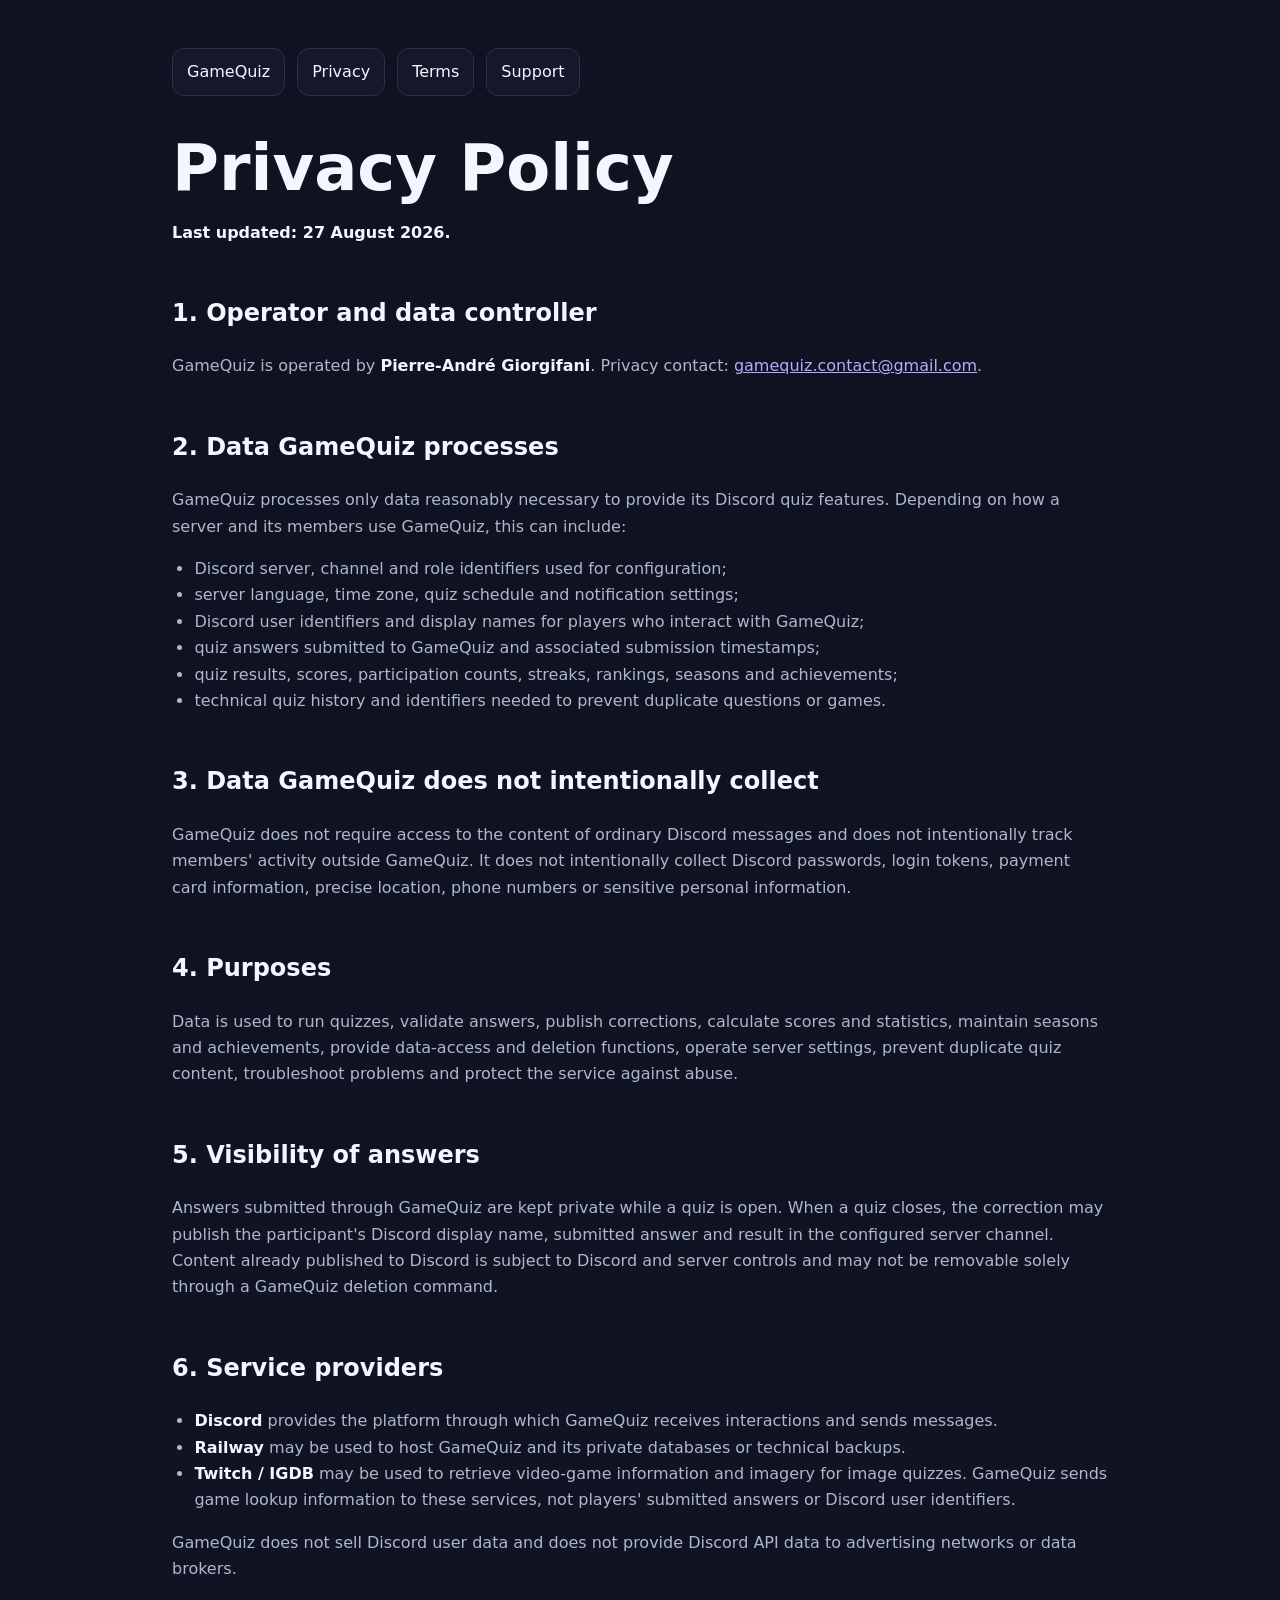
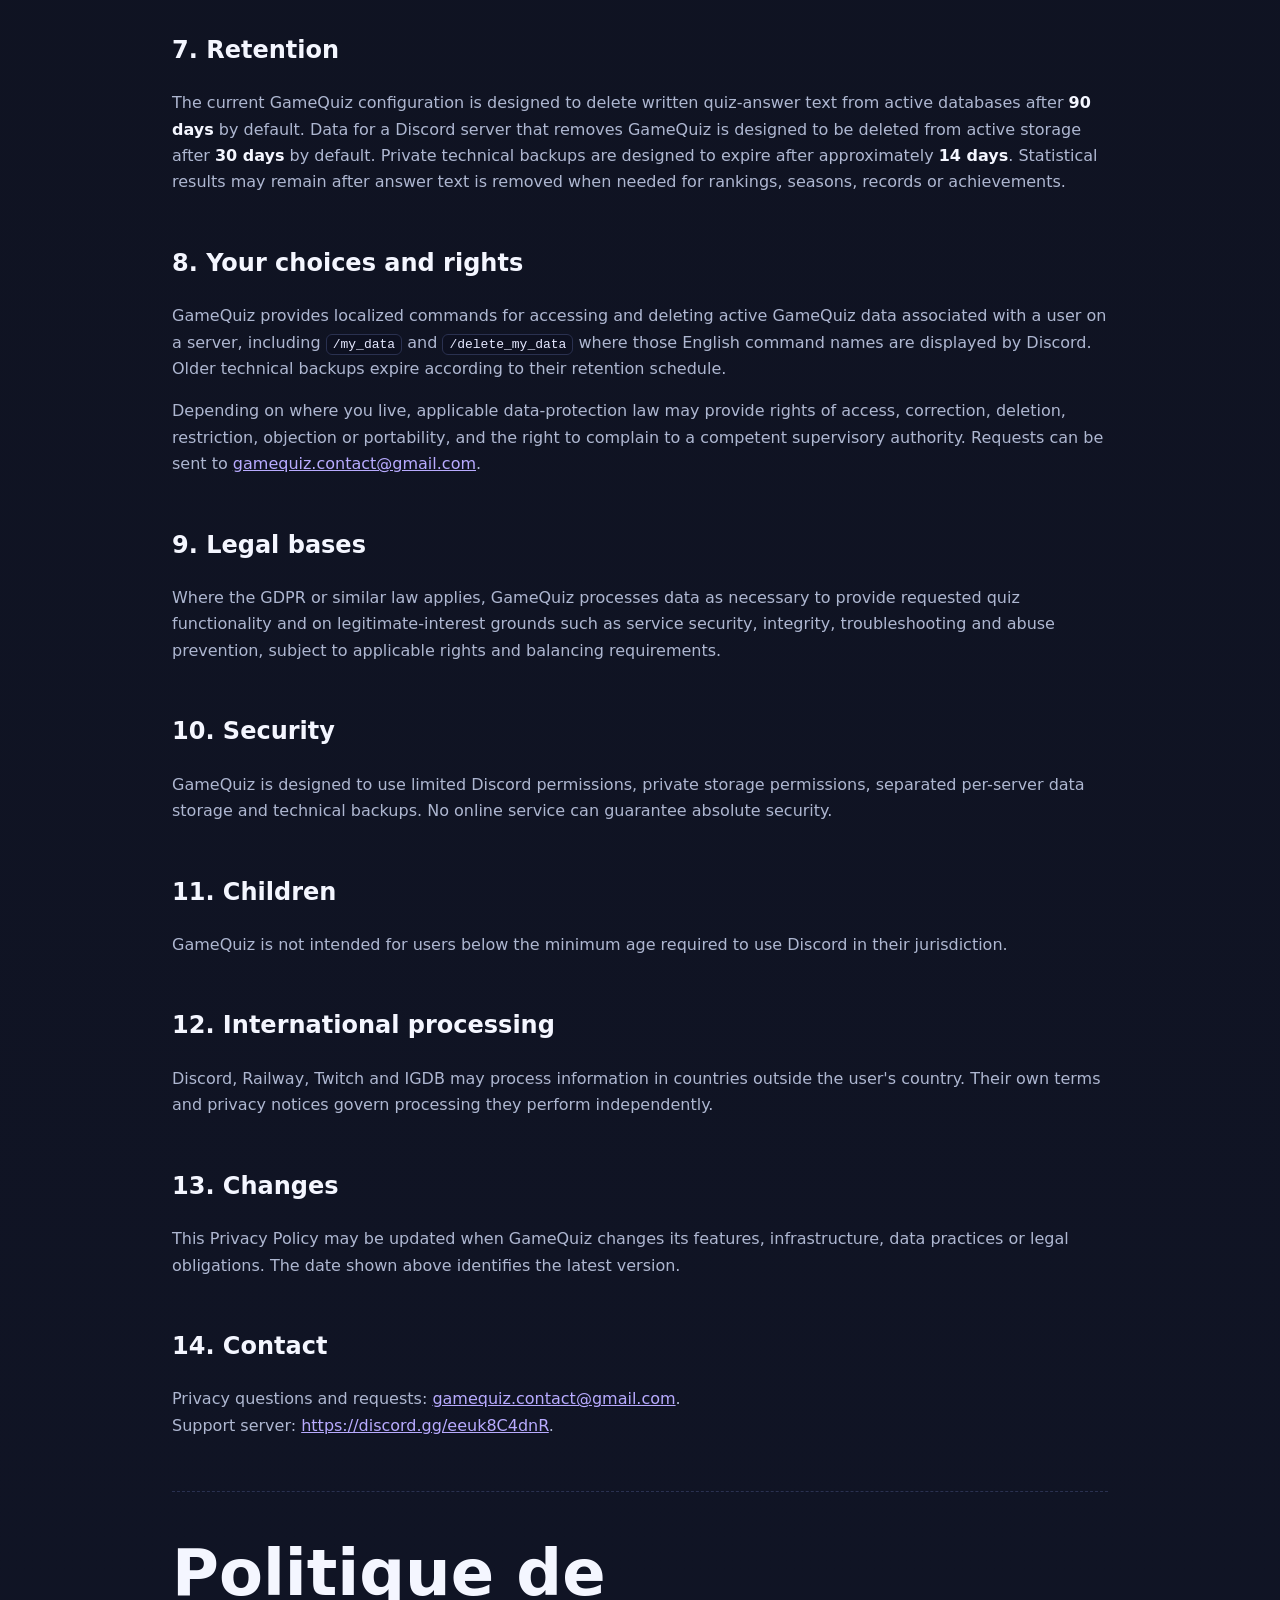
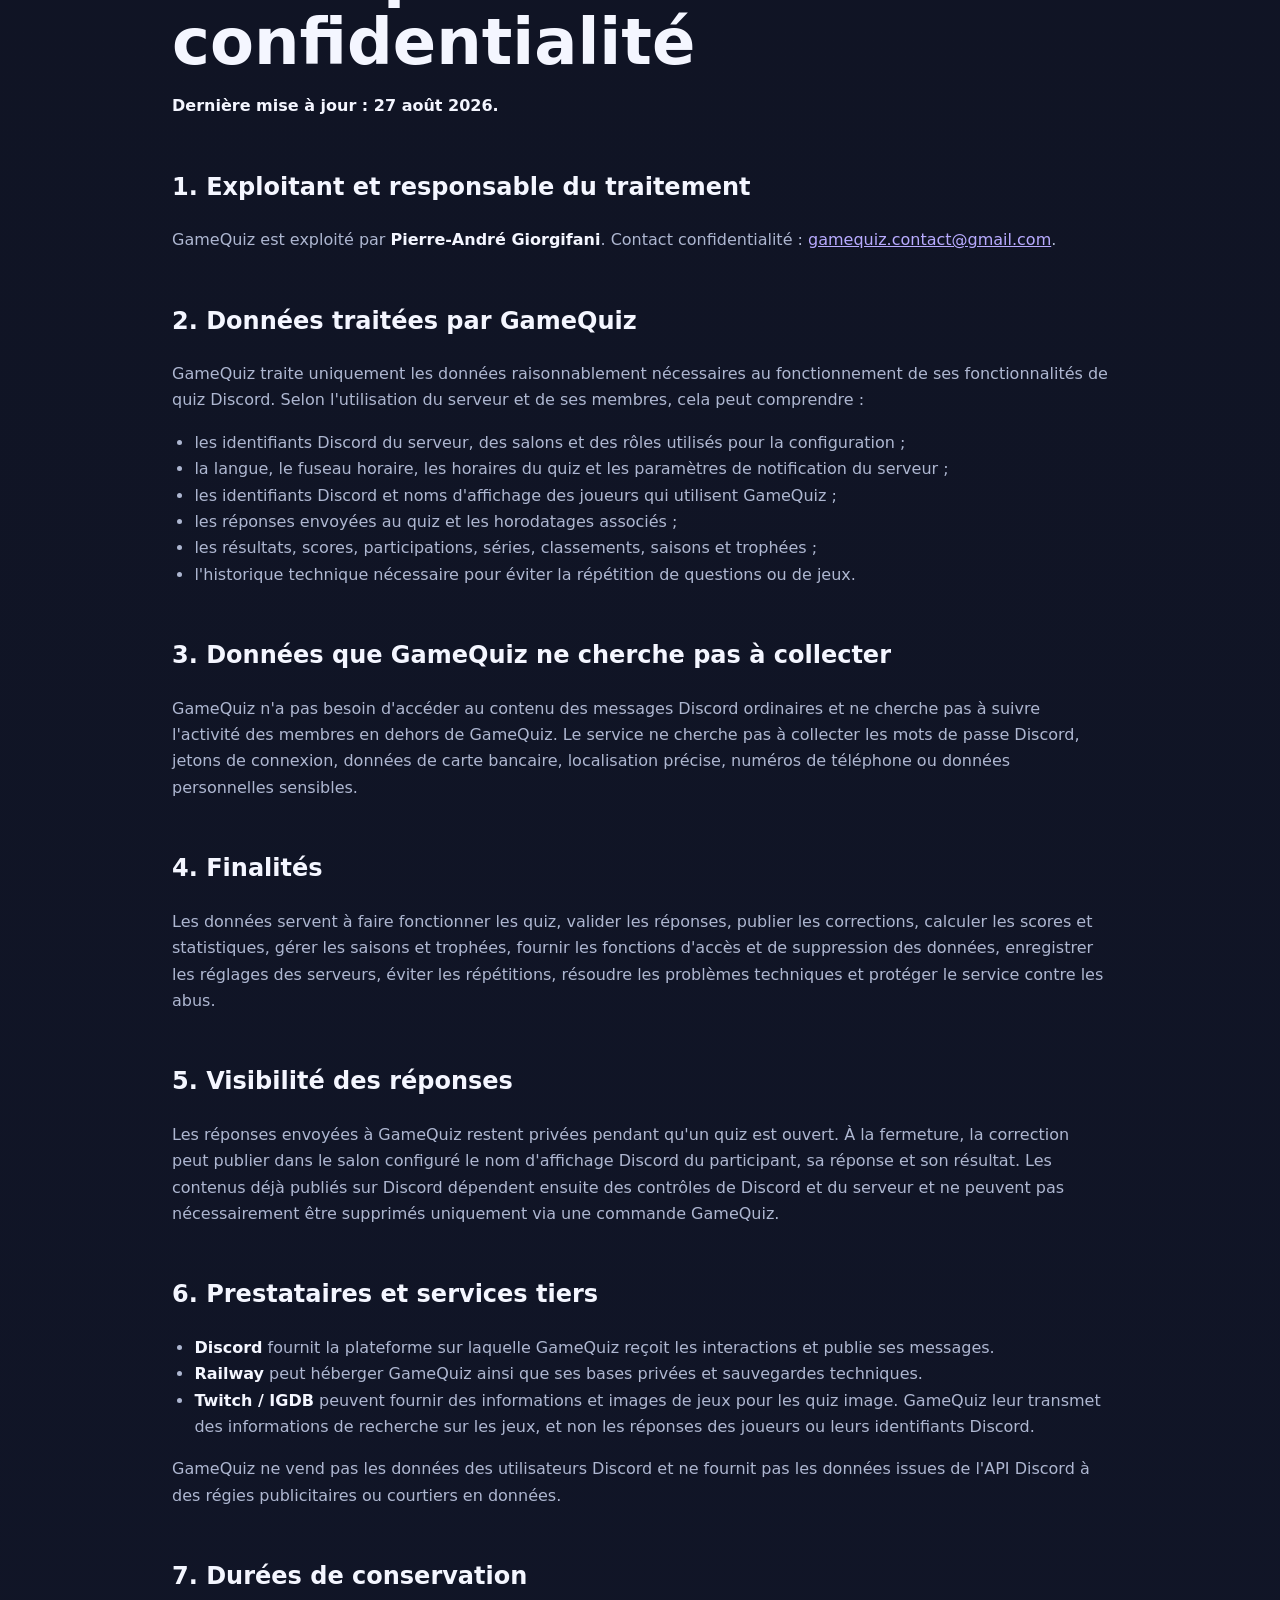
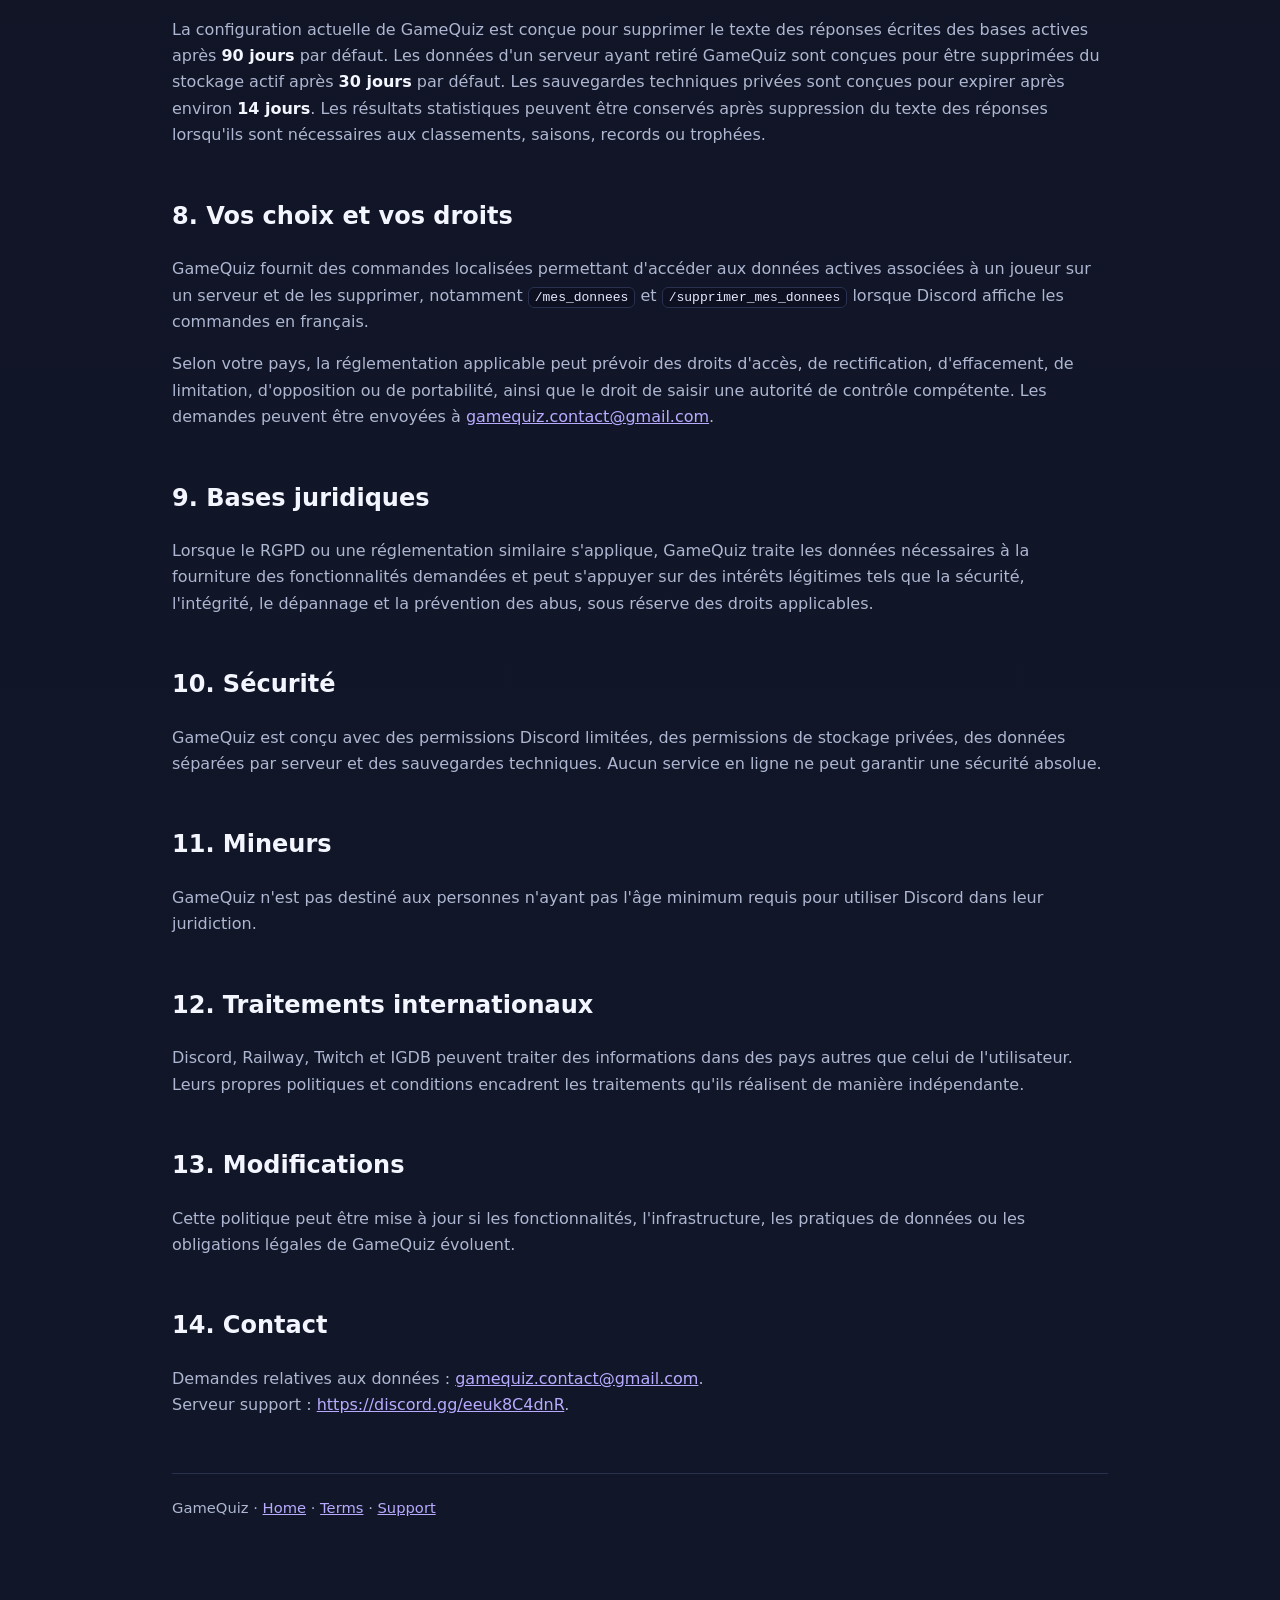
==== privacy.html @ 820af951 "Add files via upload" ====
<!doctype html><html lang="en"><head><meta charset="utf-8"><meta name="viewport" content="width=device-width,initial-scale=1">
<title>GameQuiz Privacy Policy</title><link rel="stylesheet" href="style.css"></head><body><main>
<nav><a href="index.html">GameQuiz</a><a href="privacy.html">Privacy</a><a href="terms.html">Terms</a><a href="support.html">Support</a></nav>
<h1>Privacy Policy</h1><p><strong>Last updated: 27 August 2026.</strong></p>
<h2>1. Operator and data controller</h2><p>GameQuiz is operated by <strong>Pierre-André Giorgifani</strong>. Privacy contact: <a href="mailto:gamequiz.contact@gmail.com">gamequiz.contact@gmail.com</a>.</p>
<h2>2. Data GameQuiz processes</h2><p>GameQuiz processes only data reasonably necessary to provide its Discord quiz features. Depending on how a server and its members use GameQuiz, this can include:</p>
<ul><li>Discord server, channel and role identifiers used for configuration;</li><li>server language, time zone, quiz schedule and notification settings;</li><li>Discord user identifiers and display names for players who interact with GameQuiz;</li><li>quiz answers submitted to GameQuiz and associated submission timestamps;</li><li>quiz results, scores, participation counts, streaks, rankings, seasons and achievements;</li><li>technical quiz history and identifiers needed to prevent duplicate questions or games.</li></ul>
<h2>3. Data GameQuiz does not intentionally collect</h2><p>GameQuiz does not require access to the content of ordinary Discord messages and does not intentionally track members' activity outside GameQuiz. It does not intentionally collect Discord passwords, login tokens, payment card information, precise location, phone numbers or sensitive personal information.</p>
<h2>4. Purposes</h2><p>Data is used to run quizzes, validate answers, publish corrections, calculate scores and statistics, maintain seasons and achievements, provide data-access and deletion functions, operate server settings, prevent duplicate quiz content, troubleshoot problems and protect the service against abuse.</p>
<h2>5. Visibility of answers</h2><p>Answers submitted through GameQuiz are kept private while a quiz is open. When a quiz closes, the correction may publish the participant's Discord display name, submitted answer and result in the configured server channel. Content already published to Discord is subject to Discord and server controls and may not be removable solely through a GameQuiz deletion command.</p>
<h2>6. Service providers</h2><ul><li><strong>Discord</strong> provides the platform through which GameQuiz receives interactions and sends messages.</li><li><strong>Railway</strong> may be used to host GameQuiz and its private databases or technical backups.</li><li><strong>Twitch / IGDB</strong> may be used to retrieve video-game information and imagery for image quizzes. GameQuiz sends game lookup information to these services, not players' submitted answers or Discord user identifiers.</li></ul>
<p>GameQuiz does not sell Discord user data and does not provide Discord API data to advertising networks or data brokers.</p>
<h2>7. Retention</h2><p>The current GameQuiz configuration is designed to delete written quiz-answer text from active databases after <strong>90 days</strong> by default. Data for a Discord server that removes GameQuiz is designed to be deleted from active storage after <strong>30 days</strong> by default. Private technical backups are designed to expire after approximately <strong>14 days</strong>. Statistical results may remain after answer text is removed when needed for rankings, seasons, records or achievements.</p>
<h2>8. Your choices and rights</h2><p>GameQuiz provides localized commands for accessing and deleting active GameQuiz data associated with a user on a server, including <code>/my_data</code> and <code>/delete_my_data</code> where those English command names are displayed by Discord. Older technical backups expire according to their retention schedule.</p>
<p>Depending on where you live, applicable data-protection law may provide rights of access, correction, deletion, restriction, objection or portability, and the right to complain to a competent supervisory authority. Requests can be sent to <a href="mailto:gamequiz.contact@gmail.com">gamequiz.contact@gmail.com</a>.</p>
<h2>9. Legal bases</h2><p>Where the GDPR or similar law applies, GameQuiz processes data as necessary to provide requested quiz functionality and on legitimate-interest grounds such as service security, integrity, troubleshooting and abuse prevention, subject to applicable rights and balancing requirements.</p>
<h2>10. Security</h2><p>GameQuiz is designed to use limited Discord permissions, private storage permissions, separated per-server data storage and technical backups. No online service can guarantee absolute security.</p>
<h2>11. Children</h2><p>GameQuiz is not intended for users below the minimum age required to use Discord in their jurisdiction.</p>
<h2>12. International processing</h2><p>Discord, Railway, Twitch and IGDB may process information in countries outside the user's country. Their own terms and privacy notices govern processing they perform independently.</p>
<h2>13. Changes</h2><p>This Privacy Policy may be updated when GameQuiz changes its features, infrastructure, data practices or legal obligations. The date shown above identifies the latest version.</p>
<h2>14. Contact</h2><p>Privacy questions and requests: <a href="mailto:gamequiz.contact@gmail.com">gamequiz.contact@gmail.com</a>.<br>Support server: <a href="https://discord.gg/eeuk8C4dnR">https://discord.gg/eeuk8C4dnR</a>.</p>

<section class="lang" lang="fr"><h1>Politique de confidentialité</h1><p><strong>Dernière mise à jour : 27 août 2026.</strong></p>
<h2>1. Exploitant et responsable du traitement</h2><p>GameQuiz est exploité par <strong>Pierre-André Giorgifani</strong>. Contact confidentialité : <a href="mailto:gamequiz.contact@gmail.com">gamequiz.contact@gmail.com</a>.</p>
<h2>2. Données traitées par GameQuiz</h2><p>GameQuiz traite uniquement les données raisonnablement nécessaires au fonctionnement de ses fonctionnalités de quiz Discord. Selon l'utilisation du serveur et de ses membres, cela peut comprendre :</p>
<ul><li>les identifiants Discord du serveur, des salons et des rôles utilisés pour la configuration ;</li><li>la langue, le fuseau horaire, les horaires du quiz et les paramètres de notification du serveur ;</li><li>les identifiants Discord et noms d'affichage des joueurs qui utilisent GameQuiz ;</li><li>les réponses envoyées au quiz et les horodatages associés ;</li><li>les résultats, scores, participations, séries, classements, saisons et trophées ;</li><li>l'historique technique nécessaire pour éviter la répétition de questions ou de jeux.</li></ul>
<h2>3. Données que GameQuiz ne cherche pas à collecter</h2><p>GameQuiz n'a pas besoin d'accéder au contenu des messages Discord ordinaires et ne cherche pas à suivre l'activité des membres en dehors de GameQuiz. Le service ne cherche pas à collecter les mots de passe Discord, jetons de connexion, données de carte bancaire, localisation précise, numéros de téléphone ou données personnelles sensibles.</p>
<h2>4. Finalités</h2><p>Les données servent à faire fonctionner les quiz, valider les réponses, publier les corrections, calculer les scores et statistiques, gérer les saisons et trophées, fournir les fonctions d'accès et de suppression des données, enregistrer les réglages des serveurs, éviter les répétitions, résoudre les problèmes techniques et protéger le service contre les abus.</p>
<h2>5. Visibilité des réponses</h2><p>Les réponses envoyées à GameQuiz restent privées pendant qu'un quiz est ouvert. À la fermeture, la correction peut publier dans le salon configuré le nom d'affichage Discord du participant, sa réponse et son résultat. Les contenus déjà publiés sur Discord dépendent ensuite des contrôles de Discord et du serveur et ne peuvent pas nécessairement être supprimés uniquement via une commande GameQuiz.</p>
<h2>6. Prestataires et services tiers</h2><ul><li><strong>Discord</strong> fournit la plateforme sur laquelle GameQuiz reçoit les interactions et publie ses messages.</li><li><strong>Railway</strong> peut héberger GameQuiz ainsi que ses bases privées et sauvegardes techniques.</li><li><strong>Twitch / IGDB</strong> peuvent fournir des informations et images de jeux pour les quiz image. GameQuiz leur transmet des informations de recherche sur les jeux, et non les réponses des joueurs ou leurs identifiants Discord.</li></ul>
<p>GameQuiz ne vend pas les données des utilisateurs Discord et ne fournit pas les données issues de l'API Discord à des régies publicitaires ou courtiers en données.</p>
<h2>7. Durées de conservation</h2><p>La configuration actuelle de GameQuiz est conçue pour supprimer le texte des réponses écrites des bases actives après <strong>90 jours</strong> par défaut. Les données d'un serveur ayant retiré GameQuiz sont conçues pour être supprimées du stockage actif après <strong>30 jours</strong> par défaut. Les sauvegardes techniques privées sont conçues pour expirer après environ <strong>14 jours</strong>. Les résultats statistiques peuvent être conservés après suppression du texte des réponses lorsqu'ils sont nécessaires aux classements, saisons, records ou trophées.</p>
<h2>8. Vos choix et vos droits</h2><p>GameQuiz fournit des commandes localisées permettant d'accéder aux données actives associées à un joueur sur un serveur et de les supprimer, notamment <code>/mes_donnees</code> et <code>/supprimer_mes_donnees</code> lorsque Discord affiche les commandes en français.</p>
<p>Selon votre pays, la réglementation applicable peut prévoir des droits d'accès, de rectification, d'effacement, de limitation, d'opposition ou de portabilité, ainsi que le droit de saisir une autorité de contrôle compétente. Les demandes peuvent être envoyées à <a href="mailto:gamequiz.contact@gmail.com">gamequiz.contact@gmail.com</a>.</p>
<h2>9. Bases juridiques</h2><p>Lorsque le RGPD ou une réglementation similaire s'applique, GameQuiz traite les données nécessaires à la fourniture des fonctionnalités demandées et peut s'appuyer sur des intérêts légitimes tels que la sécurité, l'intégrité, le dépannage et la prévention des abus, sous réserve des droits applicables.</p>
<h2>10. Sécurité</h2><p>GameQuiz est conçu avec des permissions Discord limitées, des permissions de stockage privées, des données séparées par serveur et des sauvegardes techniques. Aucun service en ligne ne peut garantir une sécurité absolue.</p>
<h2>11. Mineurs</h2><p>GameQuiz n'est pas destiné aux personnes n'ayant pas l'âge minimum requis pour utiliser Discord dans leur juridiction.</p>
<h2>12. Traitements internationaux</h2><p>Discord, Railway, Twitch et IGDB peuvent traiter des informations dans des pays autres que celui de l'utilisateur. Leurs propres politiques et conditions encadrent les traitements qu'ils réalisent de manière indépendante.</p>
<h2>13. Modifications</h2><p>Cette politique peut être mise à jour si les fonctionnalités, l'infrastructure, les pratiques de données ou les obligations légales de GameQuiz évoluent.</p>
<h2>14. Contact</h2><p>Demandes relatives aux données : <a href="mailto:gamequiz.contact@gmail.com">gamequiz.contact@gmail.com</a>.<br>Serveur support : <a href="https://discord.gg/eeuk8C4dnR">https://discord.gg/eeuk8C4dnR</a>.</p></section>
<footer>GameQuiz · <a href="index.html">Home</a> · <a href="terms.html">Terms</a> · <a href="support.html">Support</a></footer>
</main></body></html>
---- style.css ----
:root{--bg:#0f1220;--card:#171b2e;--text:#f4f6ff;--muted:#aeb7d1;--accent:#7c5cff;--line:#2a3150;--ok:#70e1a1}
*{box-sizing:border-box}html{scroll-behavior:smooth}
body{margin:0;font-family:Inter,system-ui,-apple-system,"Segoe UI",Roboto,sans-serif;background:linear-gradient(180deg,#0f1220,#111629);color:var(--text);line-height:1.65}
main{max-width:980px;margin:0 auto;padding:48px 22px 80px}
nav{display:flex;gap:12px;flex-wrap:wrap;margin-bottom:38px}
nav a,.btn{color:var(--text);text-decoration:none;border:1px solid var(--line);padding:10px 14px;border-radius:12px;background:#14182a}
.btn.primary{background:var(--accent);border-color:var(--accent);font-weight:700}
h1{font-size:clamp(2.2rem,6vw,4rem);line-height:1.08;margin:.2em 0}h2{margin-top:2em}h3{margin-top:1.5em}
p,li{color:var(--muted)}strong{color:var(--text)}.hero{padding:28px 0 20px}
.tag{display:inline-block;color:#d8d3ff;background:#221d47;border:1px solid #4a3ba0;padding:5px 10px;border-radius:999px;font-size:.9rem}
.card{background:var(--card);border:1px solid var(--line);border-radius:18px;padding:24px;margin:22px 0}
.grid{display:grid;grid-template-columns:repeat(auto-fit,minmax(220px,1fr));gap:16px}
.notice{border-left:4px solid var(--accent);padding:12px 16px;background:#15192b;color:var(--muted)}
code{background:#0d1020;border:1px solid var(--line);padding:2px 6px;border-radius:6px;color:#e5e8ff}
footer{margin-top:54px;padding-top:22px;border-top:1px solid var(--line);color:var(--muted);font-size:.92rem}
.lang{margin-top:52px;padding-top:34px;border-top:1px dashed var(--line)}a{color:#b8abff}.good{color:var(--ok)}.small{font-size:.92rem}ul{padding-left:1.4rem}
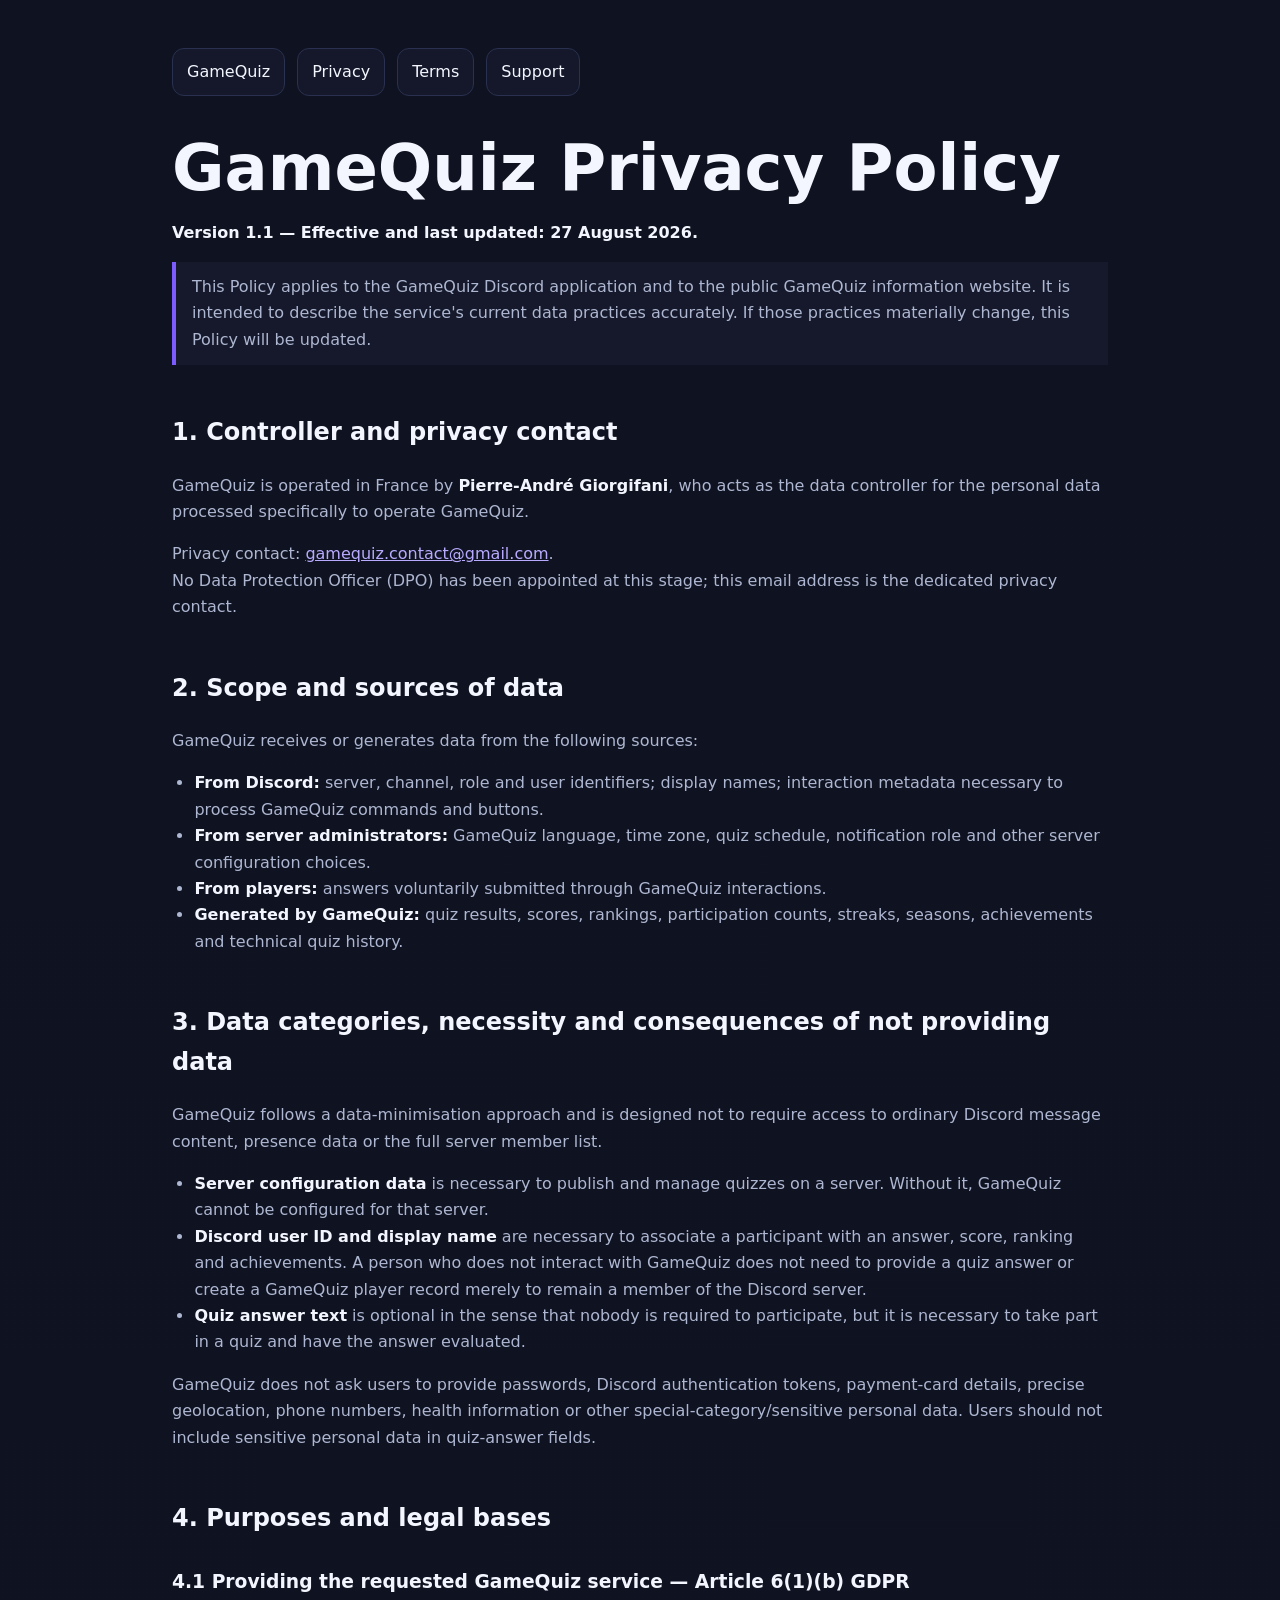
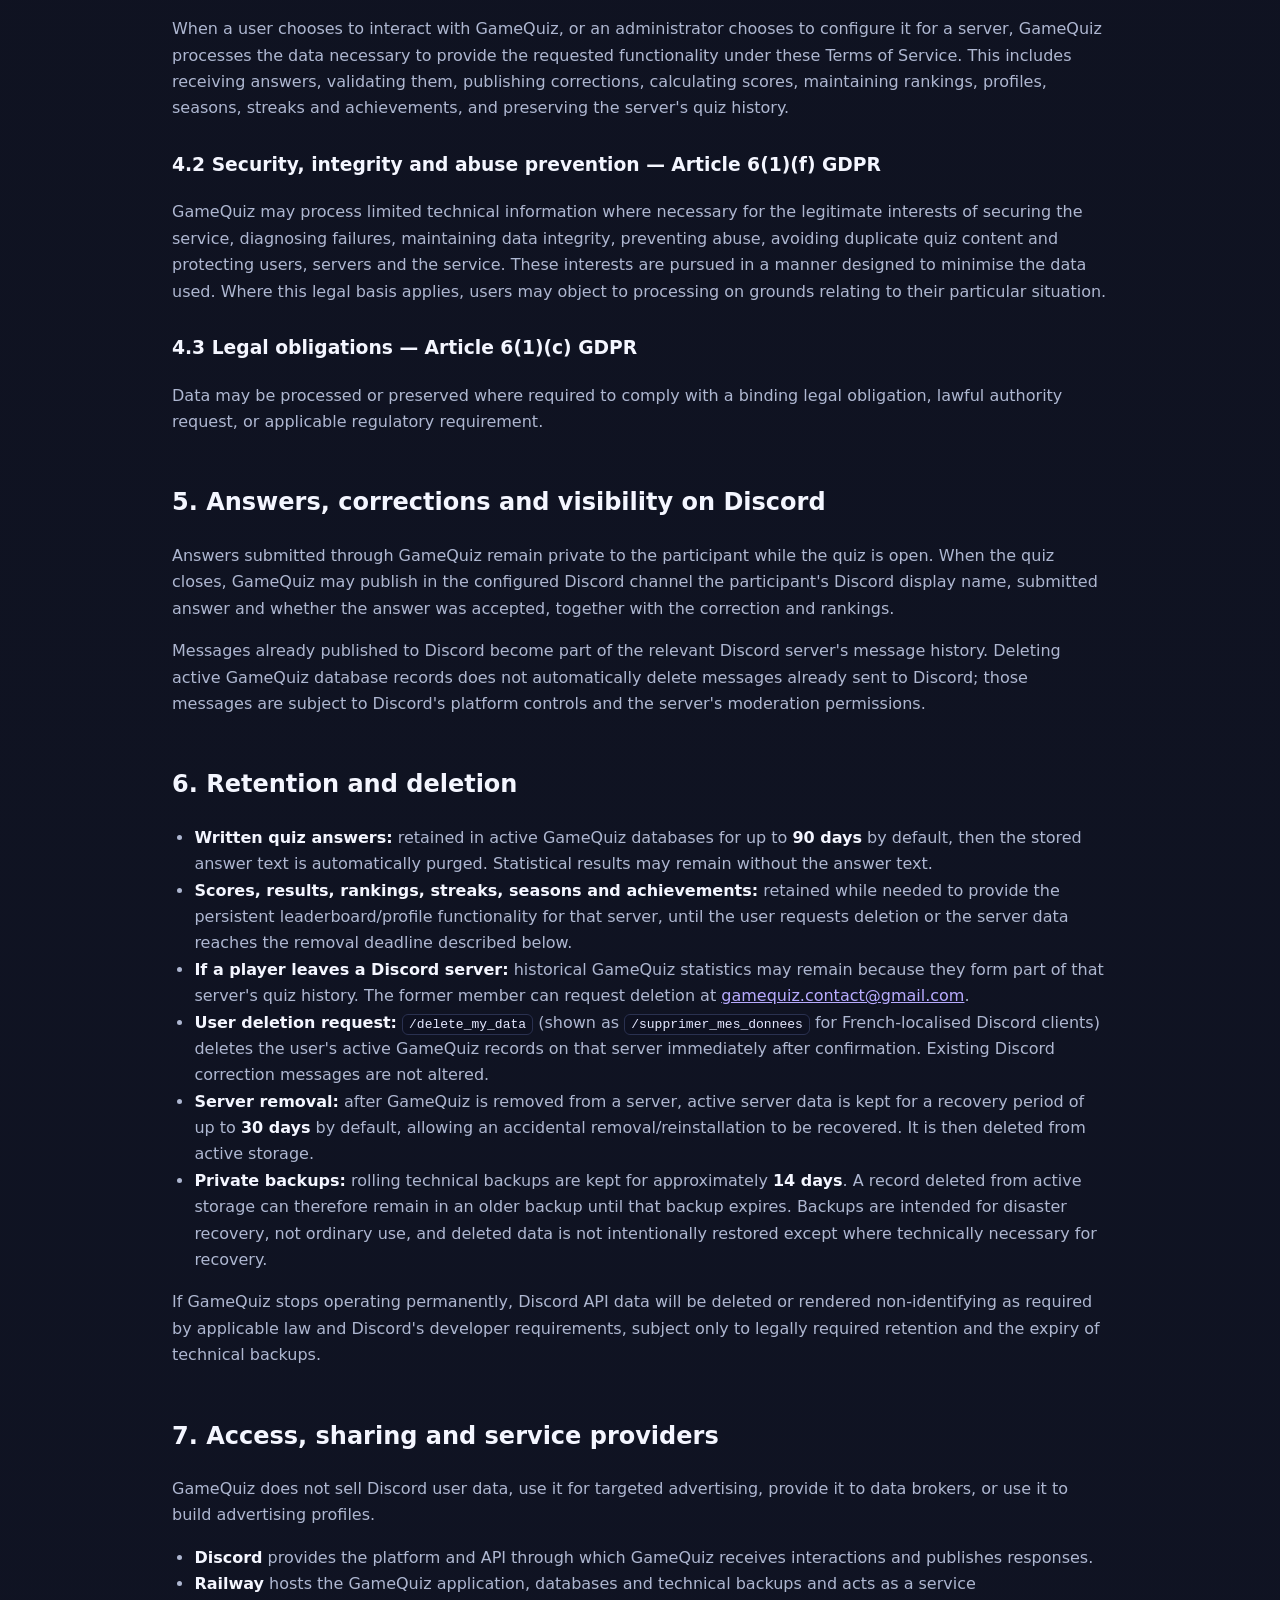
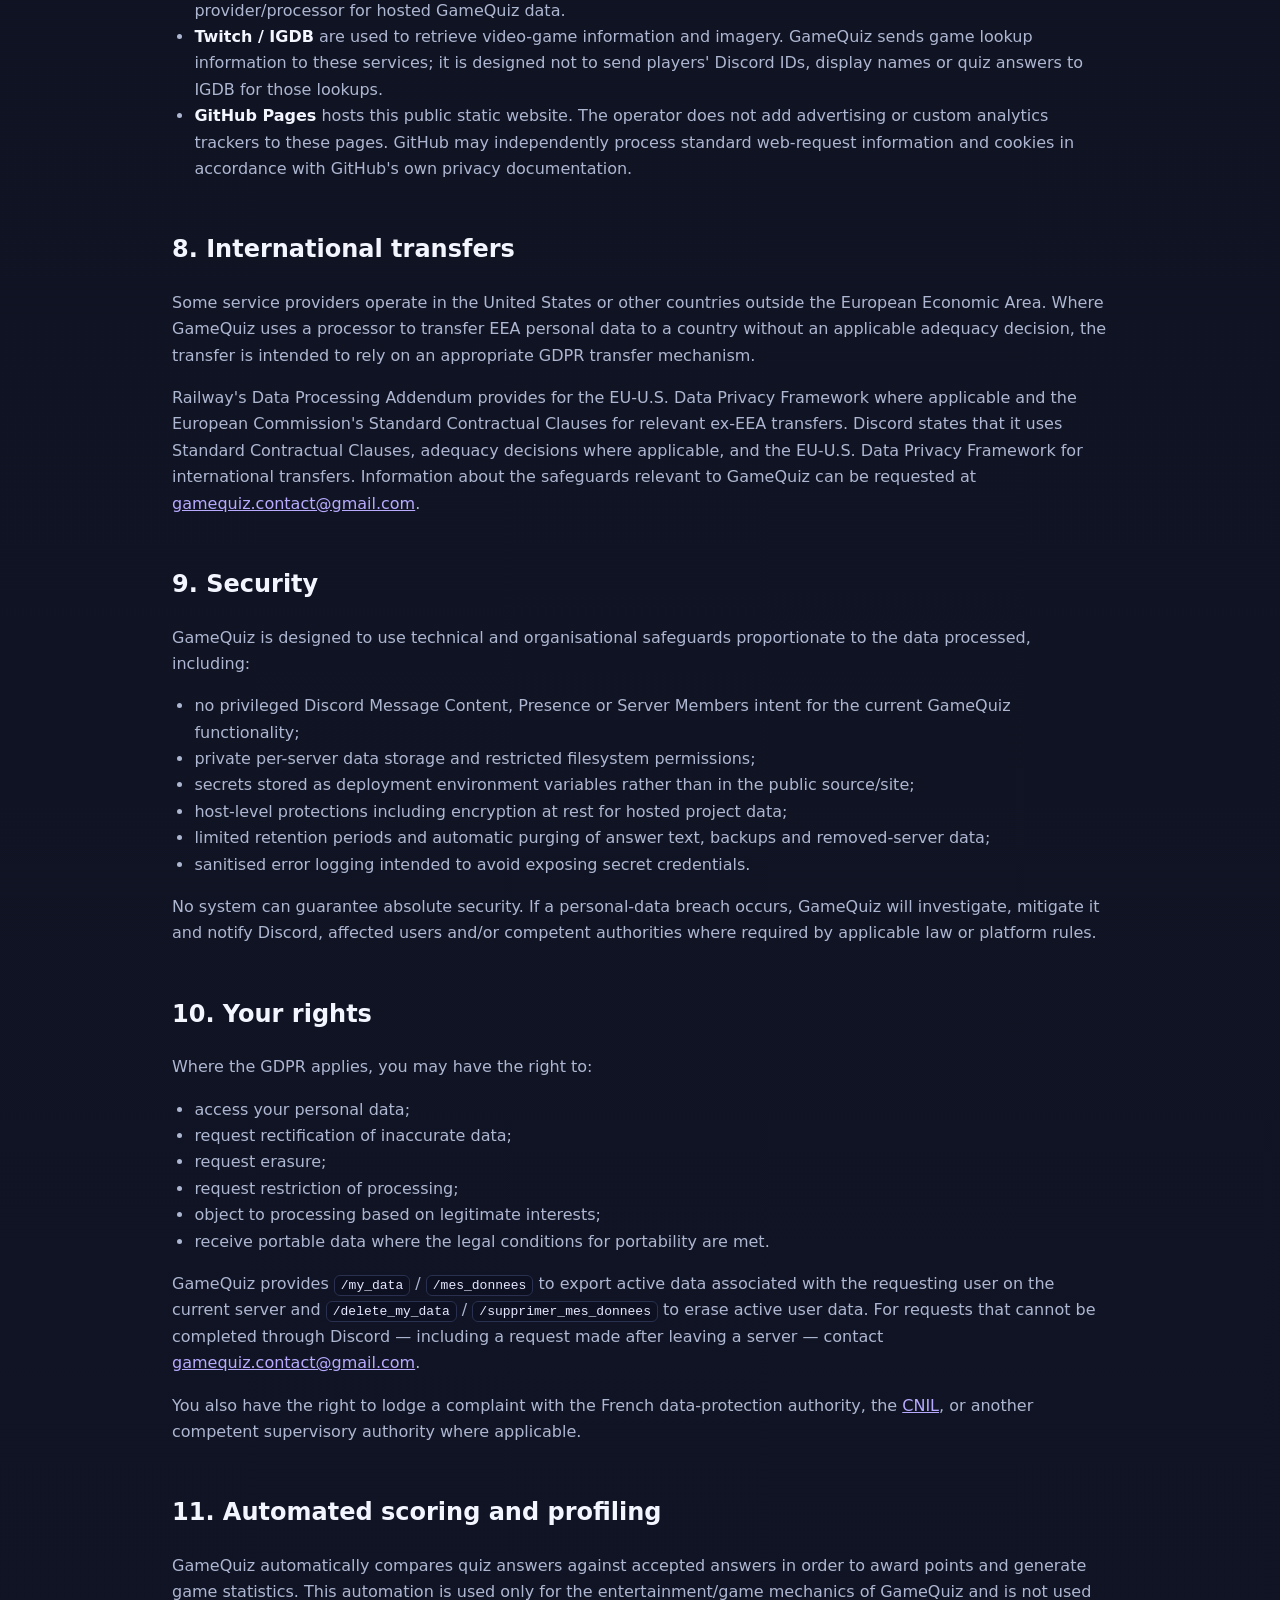
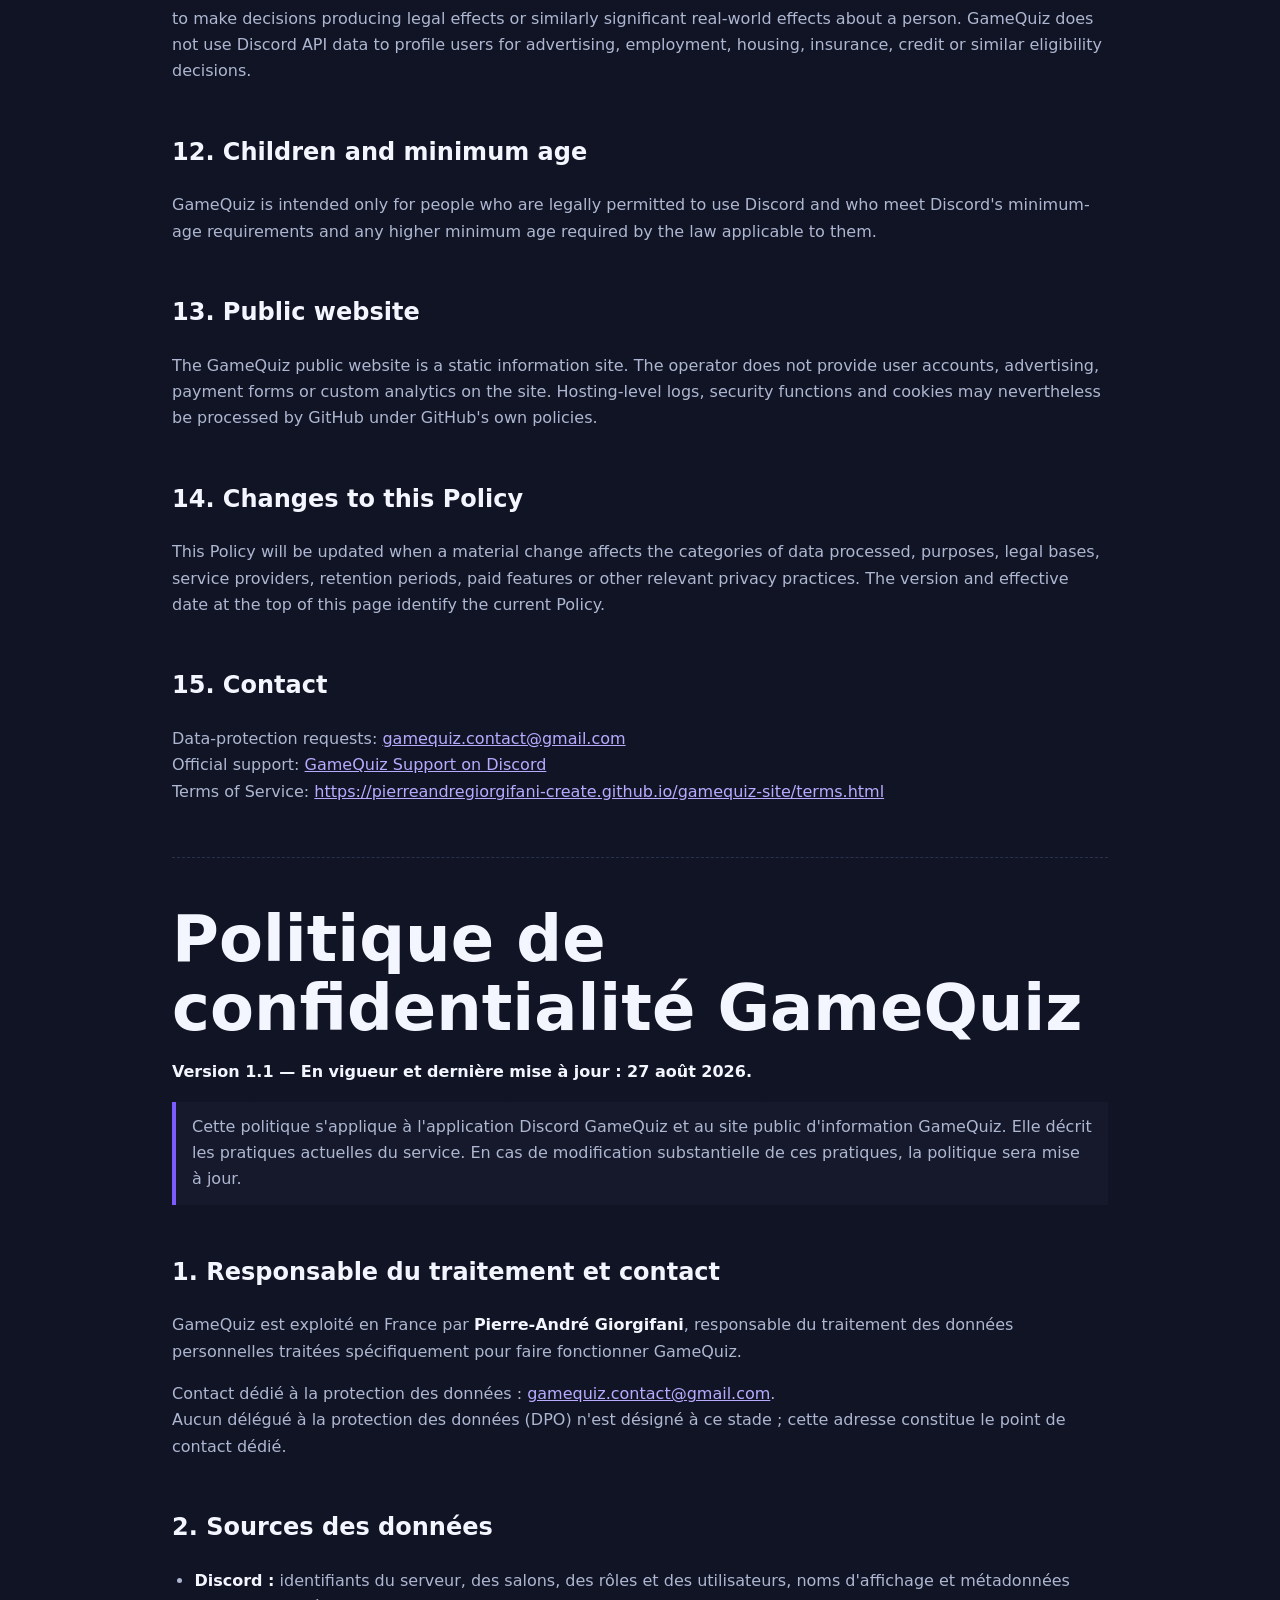
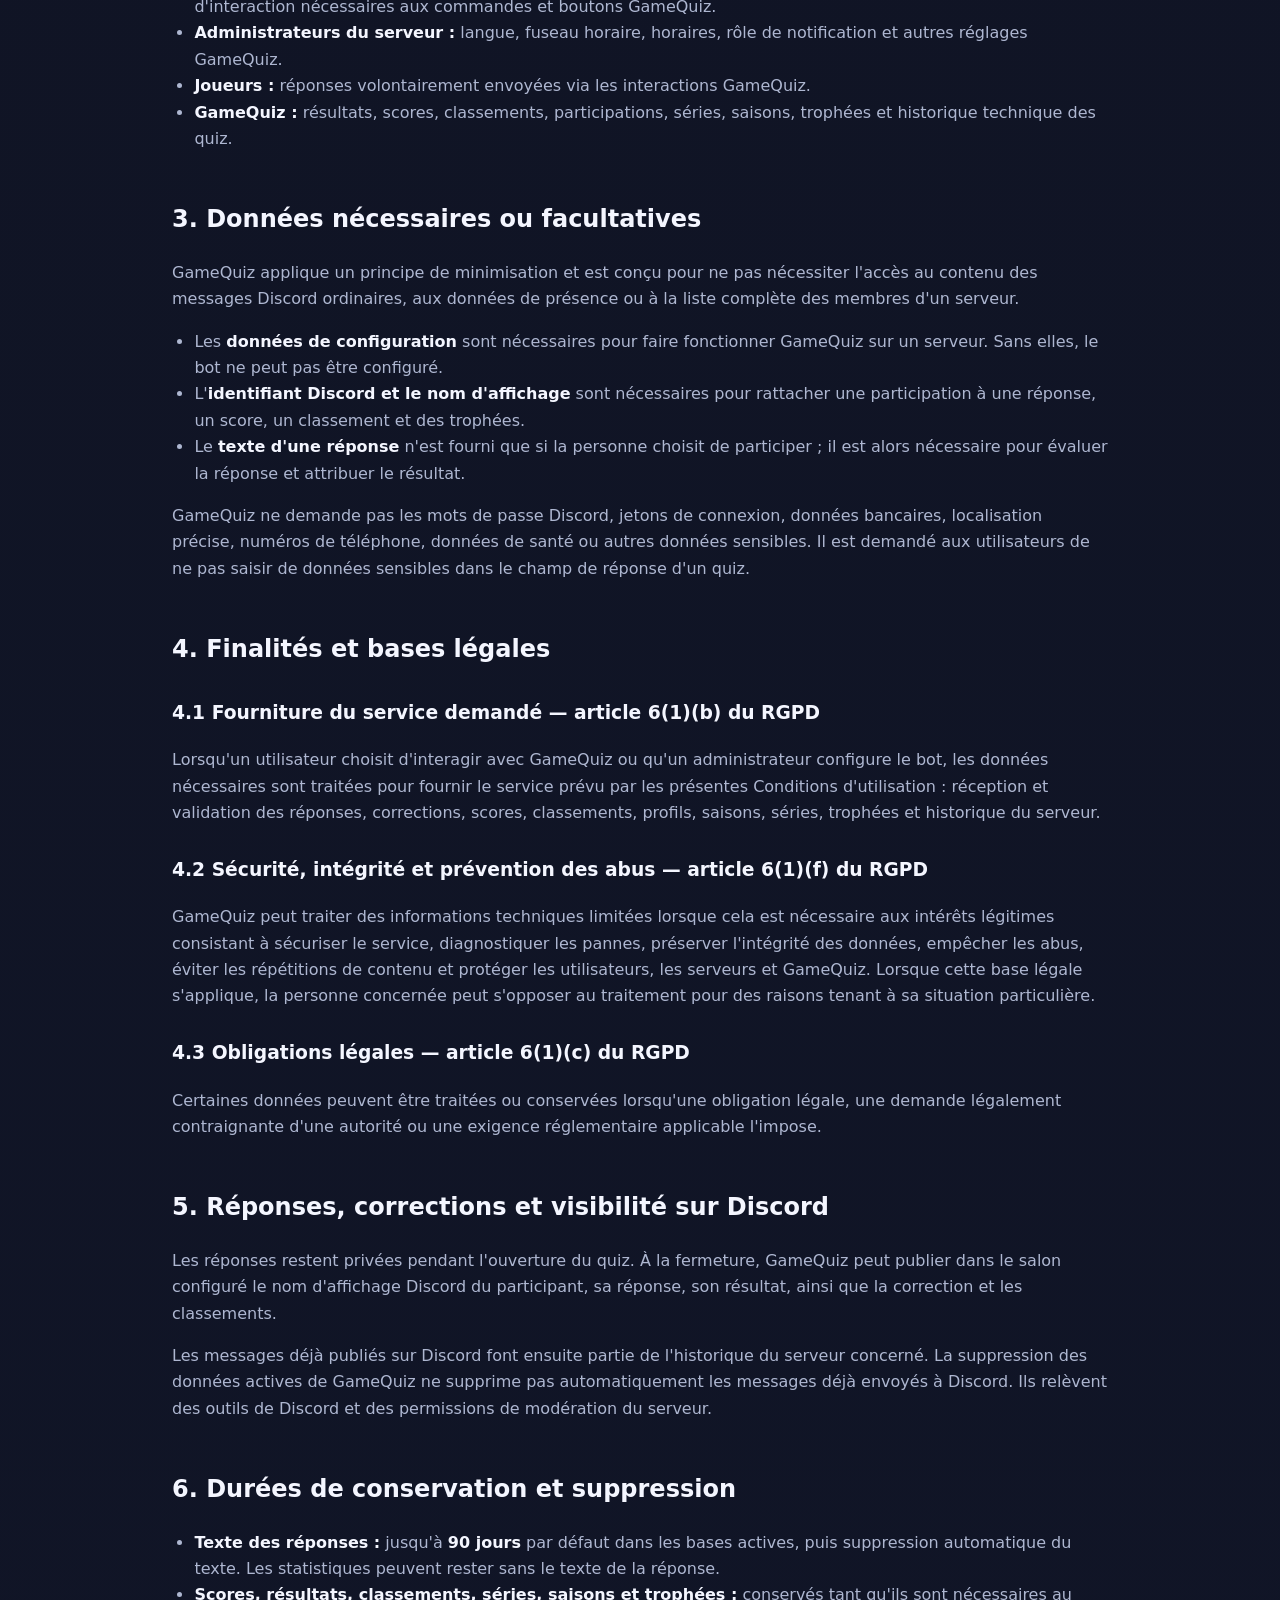
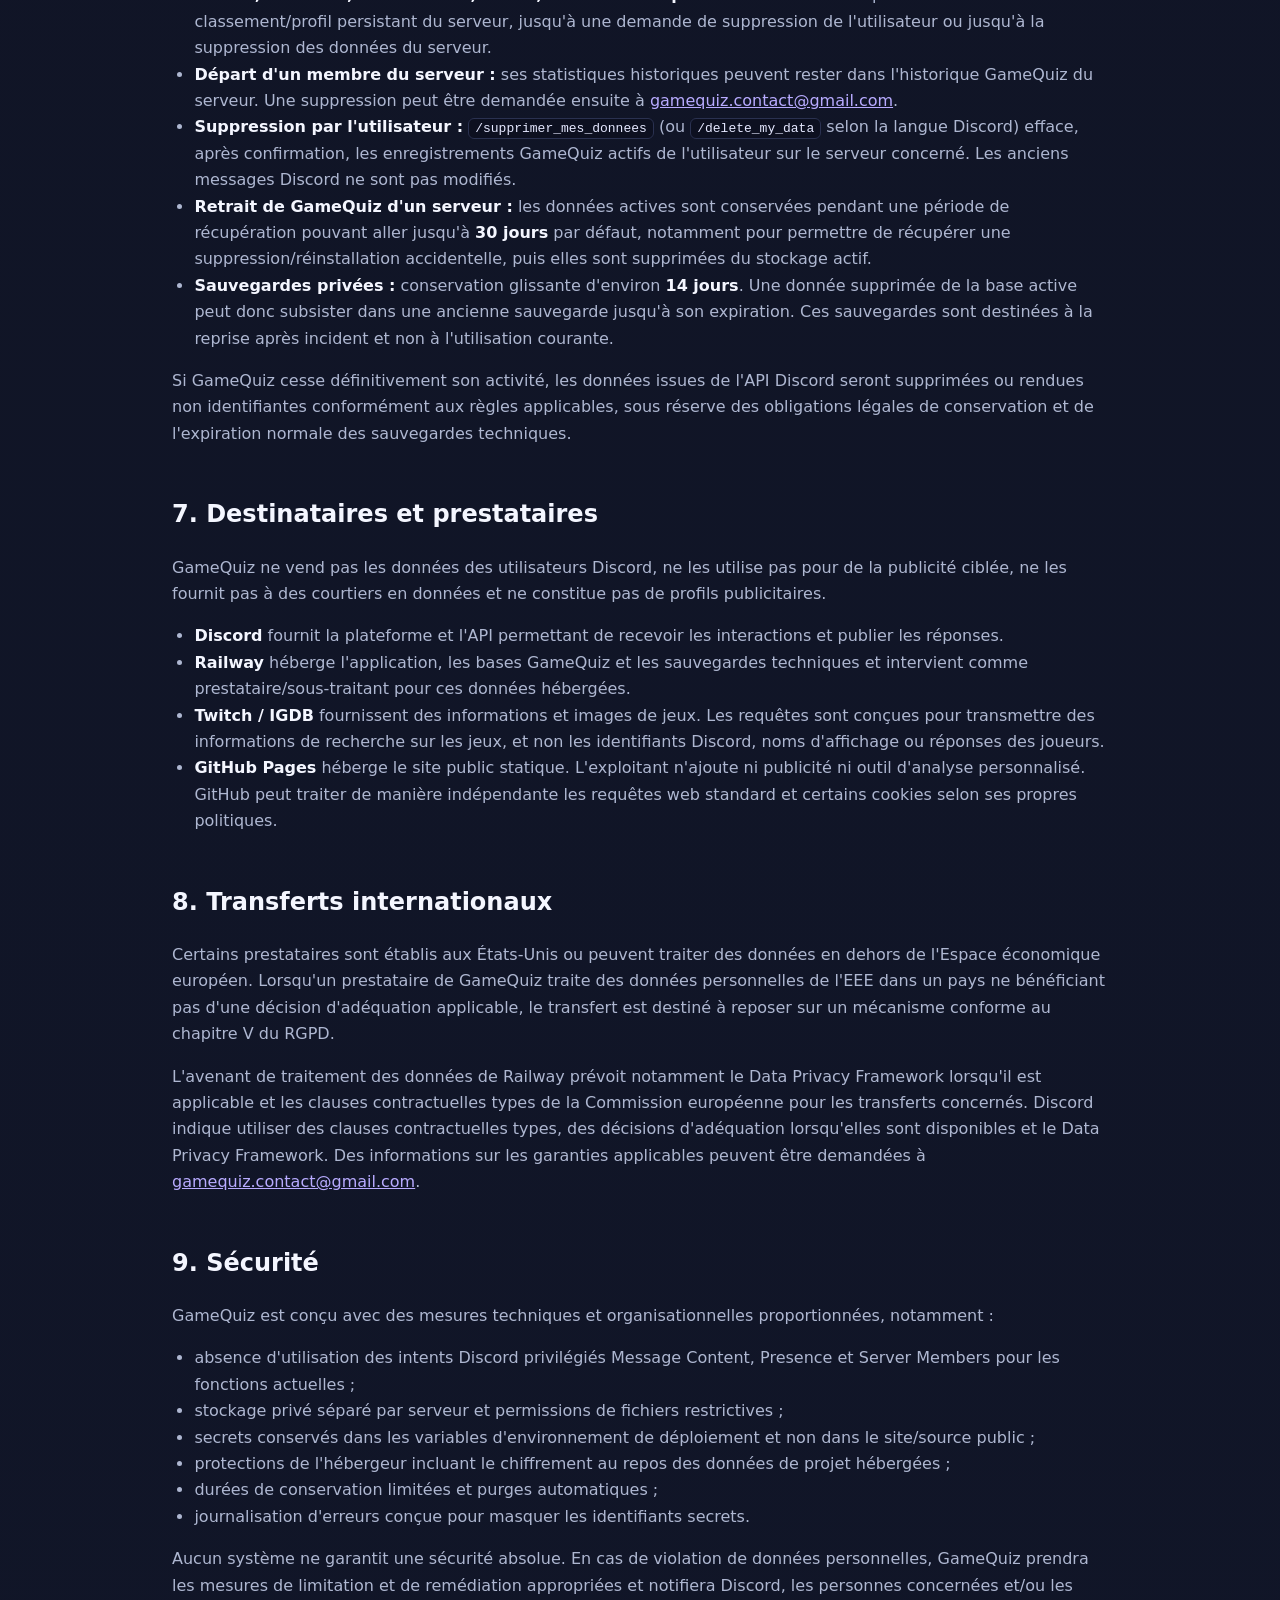
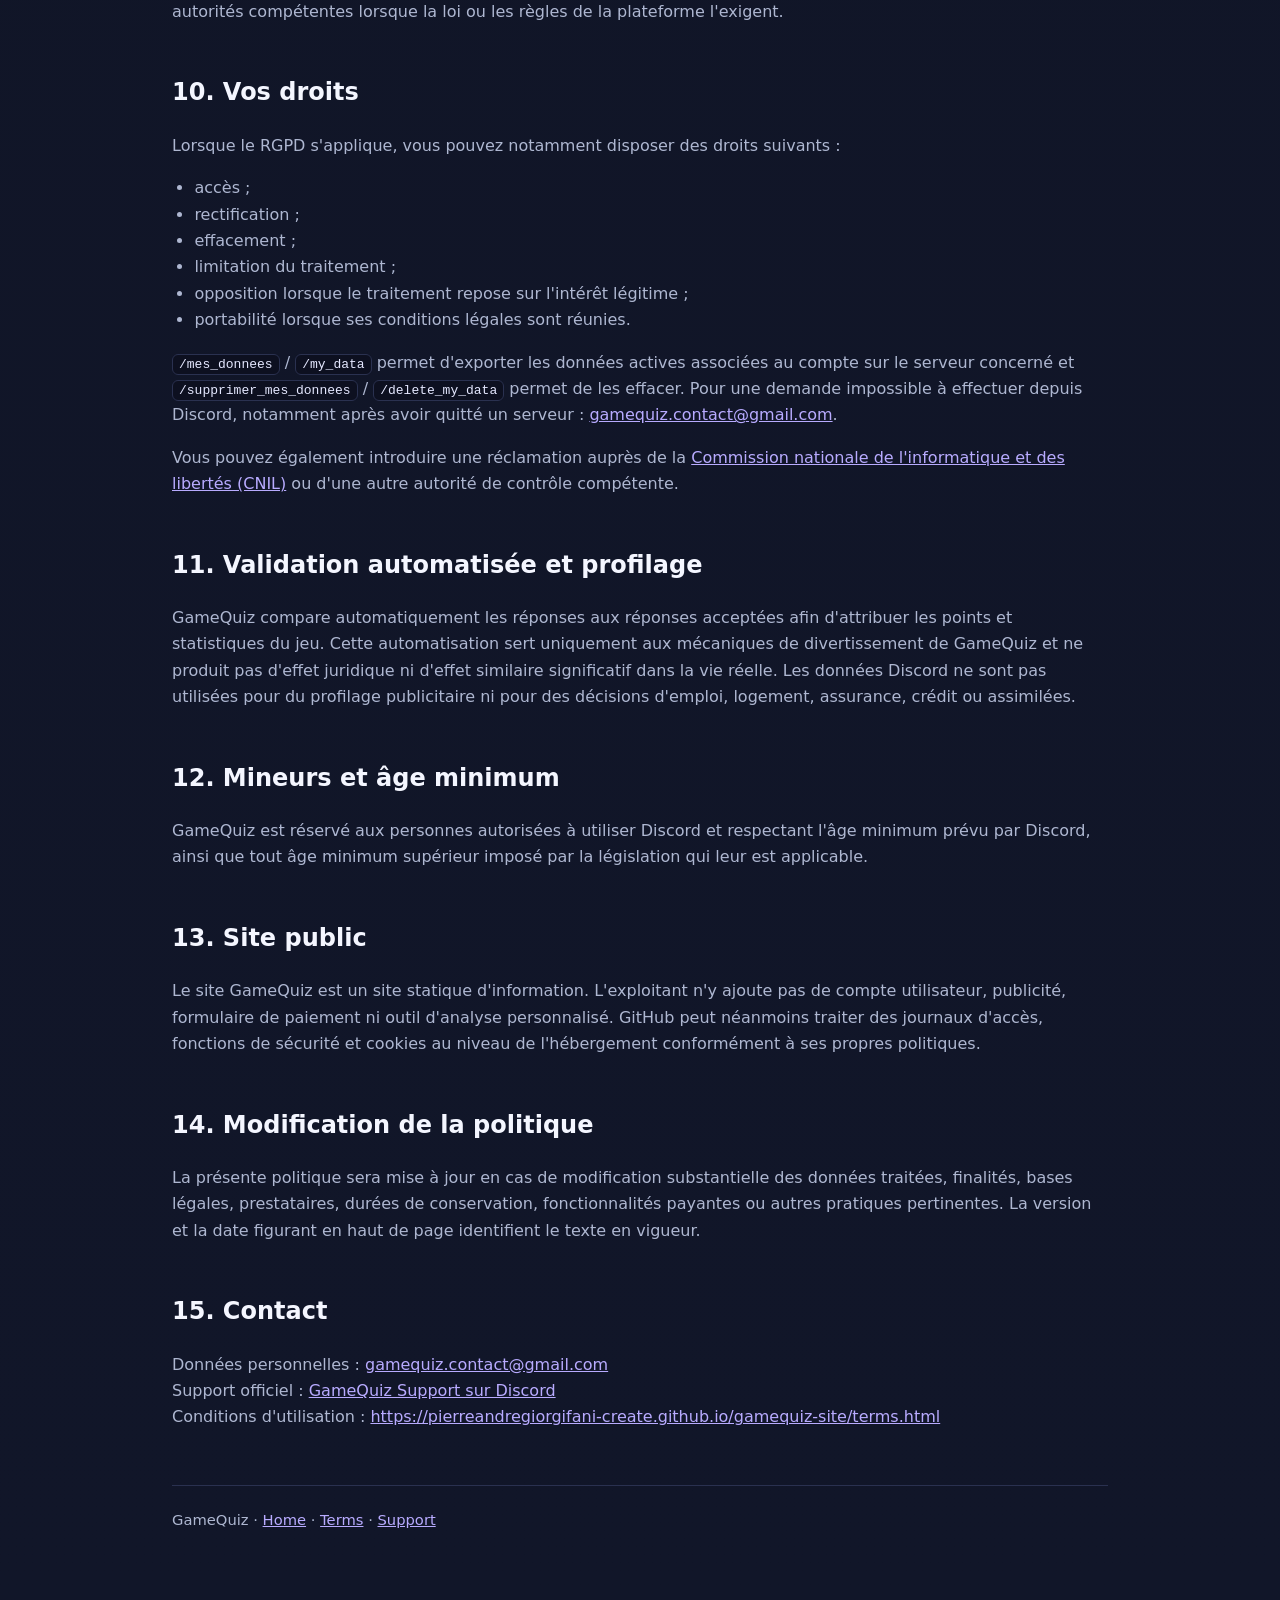
==== commit aa2535c9: "Add files via upload" ====
--- a/privacy.html
+++ b/privacy.html
@@ -1,42 +1,398 @@
-<!doctype html><html lang="en"><head><meta charset="utf-8"><meta name="viewport" content="width=device-width,initial-scale=1">
-<title>GameQuiz Privacy Policy</title><link rel="stylesheet" href="style.css"></head><body><main>
-<nav><a href="index.html">GameQuiz</a><a href="privacy.html">Privacy</a><a href="terms.html">Terms</a><a href="support.html">Support</a></nav>
-<h1>Privacy Policy</h1><p><strong>Last updated: 27 August 2026.</strong></p>
-<h2>1. Operator and data controller</h2><p>GameQuiz is operated by <strong>Pierre-André Giorgifani</strong>. Privacy contact: <a href="mailto:gamequiz.contact@gmail.com">gamequiz.contact@gmail.com</a>.</p>
-<h2>2. Data GameQuiz processes</h2><p>GameQuiz processes only data reasonably necessary to provide its Discord quiz features. Depending on how a server and its members use GameQuiz, this can include:</p>
-<ul><li>Discord server, channel and role identifiers used for configuration;</li><li>server language, time zone, quiz schedule and notification settings;</li><li>Discord user identifiers and display names for players who interact with GameQuiz;</li><li>quiz answers submitted to GameQuiz and associated submission timestamps;</li><li>quiz results, scores, participation counts, streaks, rankings, seasons and achievements;</li><li>technical quiz history and identifiers needed to prevent duplicate questions or games.</li></ul>
-<h2>3. Data GameQuiz does not intentionally collect</h2><p>GameQuiz does not require access to the content of ordinary Discord messages and does not intentionally track members' activity outside GameQuiz. It does not intentionally collect Discord passwords, login tokens, payment card information, precise location, phone numbers or sensitive personal information.</p>
-<h2>4. Purposes</h2><p>Data is used to run quizzes, validate answers, publish corrections, calculate scores and statistics, maintain seasons and achievements, provide data-access and deletion functions, operate server settings, prevent duplicate quiz content, troubleshoot problems and protect the service against abuse.</p>
-<h2>5. Visibility of answers</h2><p>Answers submitted through GameQuiz are kept private while a quiz is open. When a quiz closes, the correction may publish the participant's Discord display name, submitted answer and result in the configured server channel. Content already published to Discord is subject to Discord and server controls and may not be removable solely through a GameQuiz deletion command.</p>
-<h2>6. Service providers</h2><ul><li><strong>Discord</strong> provides the platform through which GameQuiz receives interactions and sends messages.</li><li><strong>Railway</strong> may be used to host GameQuiz and its private databases or technical backups.</li><li><strong>Twitch / IGDB</strong> may be used to retrieve video-game information and imagery for image quizzes. GameQuiz sends game lookup information to these services, not players' submitted answers or Discord user identifiers.</li></ul>
-<p>GameQuiz does not sell Discord user data and does not provide Discord API data to advertising networks or data brokers.</p>
-<h2>7. Retention</h2><p>The current GameQuiz configuration is designed to delete written quiz-answer text from active databases after <strong>90 days</strong> by default. Data for a Discord server that removes GameQuiz is designed to be deleted from active storage after <strong>30 days</strong> by default. Private technical backups are designed to expire after approximately <strong>14 days</strong>. Statistical results may remain after answer text is removed when needed for rankings, seasons, records or achievements.</p>
-<h2>8. Your choices and rights</h2><p>GameQuiz provides localized commands for accessing and deleting active GameQuiz data associated with a user on a server, including <code>/my_data</code> and <code>/delete_my_data</code> where those English command names are displayed by Discord. Older technical backups expire according to their retention schedule.</p>
-<p>Depending on where you live, applicable data-protection law may provide rights of access, correction, deletion, restriction, objection or portability, and the right to complain to a competent supervisory authority. Requests can be sent to <a href="mailto:gamequiz.contact@gmail.com">gamequiz.contact@gmail.com</a>.</p>
-<h2>9. Legal bases</h2><p>Where the GDPR or similar law applies, GameQuiz processes data as necessary to provide requested quiz functionality and on legitimate-interest grounds such as service security, integrity, troubleshooting and abuse prevention, subject to applicable rights and balancing requirements.</p>
-<h2>10. Security</h2><p>GameQuiz is designed to use limited Discord permissions, private storage permissions, separated per-server data storage and technical backups. No online service can guarantee absolute security.</p>
-<h2>11. Children</h2><p>GameQuiz is not intended for users below the minimum age required to use Discord in their jurisdiction.</p>
-<h2>12. International processing</h2><p>Discord, Railway, Twitch and IGDB may process information in countries outside the user's country. Their own terms and privacy notices govern processing they perform independently.</p>
-<h2>13. Changes</h2><p>This Privacy Policy may be updated when GameQuiz changes its features, infrastructure, data practices or legal obligations. The date shown above identifies the latest version.</p>
-<h2>14. Contact</h2><p>Privacy questions and requests: <a href="mailto:gamequiz.contact@gmail.com">gamequiz.contact@gmail.com</a>.<br>Support server: <a href="https://discord.gg/eeuk8C4dnR">https://discord.gg/eeuk8C4dnR</a>.</p>
-
-<section class="lang" lang="fr"><h1>Politique de confidentialité</h1><p><strong>Dernière mise à jour : 27 août 2026.</strong></p>
-<h2>1. Exploitant et responsable du traitement</h2><p>GameQuiz est exploité par <strong>Pierre-André Giorgifani</strong>. Contact confidentialité : <a href="mailto:gamequiz.contact@gmail.com">gamequiz.contact@gmail.com</a>.</p>
-<h2>2. Données traitées par GameQuiz</h2><p>GameQuiz traite uniquement les données raisonnablement nécessaires au fonctionnement de ses fonctionnalités de quiz Discord. Selon l'utilisation du serveur et de ses membres, cela peut comprendre :</p>
-<ul><li>les identifiants Discord du serveur, des salons et des rôles utilisés pour la configuration ;</li><li>la langue, le fuseau horaire, les horaires du quiz et les paramètres de notification du serveur ;</li><li>les identifiants Discord et noms d'affichage des joueurs qui utilisent GameQuiz ;</li><li>les réponses envoyées au quiz et les horodatages associés ;</li><li>les résultats, scores, participations, séries, classements, saisons et trophées ;</li><li>l'historique technique nécessaire pour éviter la répétition de questions ou de jeux.</li></ul>
-<h2>3. Données que GameQuiz ne cherche pas à collecter</h2><p>GameQuiz n'a pas besoin d'accéder au contenu des messages Discord ordinaires et ne cherche pas à suivre l'activité des membres en dehors de GameQuiz. Le service ne cherche pas à collecter les mots de passe Discord, jetons de connexion, données de carte bancaire, localisation précise, numéros de téléphone ou données personnelles sensibles.</p>
-<h2>4. Finalités</h2><p>Les données servent à faire fonctionner les quiz, valider les réponses, publier les corrections, calculer les scores et statistiques, gérer les saisons et trophées, fournir les fonctions d'accès et de suppression des données, enregistrer les réglages des serveurs, éviter les répétitions, résoudre les problèmes techniques et protéger le service contre les abus.</p>
-<h2>5. Visibilité des réponses</h2><p>Les réponses envoyées à GameQuiz restent privées pendant qu'un quiz est ouvert. À la fermeture, la correction peut publier dans le salon configuré le nom d'affichage Discord du participant, sa réponse et son résultat. Les contenus déjà publiés sur Discord dépendent ensuite des contrôles de Discord et du serveur et ne peuvent pas nécessairement être supprimés uniquement via une commande GameQuiz.</p>
-<h2>6. Prestataires et services tiers</h2><ul><li><strong>Discord</strong> fournit la plateforme sur laquelle GameQuiz reçoit les interactions et publie ses messages.</li><li><strong>Railway</strong> peut héberger GameQuiz ainsi que ses bases privées et sauvegardes techniques.</li><li><strong>Twitch / IGDB</strong> peuvent fournir des informations et images de jeux pour les quiz image. GameQuiz leur transmet des informations de recherche sur les jeux, et non les réponses des joueurs ou leurs identifiants Discord.</li></ul>
-<p>GameQuiz ne vend pas les données des utilisateurs Discord et ne fournit pas les données issues de l'API Discord à des régies publicitaires ou courtiers en données.</p>
-<h2>7. Durées de conservation</h2><p>La configuration actuelle de GameQuiz est conçue pour supprimer le texte des réponses écrites des bases actives après <strong>90 jours</strong> par défaut. Les données d'un serveur ayant retiré GameQuiz sont conçues pour être supprimées du stockage actif après <strong>30 jours</strong> par défaut. Les sauvegardes techniques privées sont conçues pour expirer après environ <strong>14 jours</strong>. Les résultats statistiques peuvent être conservés après suppression du texte des réponses lorsqu'ils sont nécessaires aux classements, saisons, records ou trophées.</p>
-<h2>8. Vos choix et vos droits</h2><p>GameQuiz fournit des commandes localisées permettant d'accéder aux données actives associées à un joueur sur un serveur et de les supprimer, notamment <code>/mes_donnees</code> et <code>/supprimer_mes_donnees</code> lorsque Discord affiche les commandes en français.</p>
-<p>Selon votre pays, la réglementation applicable peut prévoir des droits d'accès, de rectification, d'effacement, de limitation, d'opposition ou de portabilité, ainsi que le droit de saisir une autorité de contrôle compétente. Les demandes peuvent être envoyées à <a href="mailto:gamequiz.contact@gmail.com">gamequiz.contact@gmail.com</a>.</p>
-<h2>9. Bases juridiques</h2><p>Lorsque le RGPD ou une réglementation similaire s'applique, GameQuiz traite les données nécessaires à la fourniture des fonctionnalités demandées et peut s'appuyer sur des intérêts légitimes tels que la sécurité, l'intégrité, le dépannage et la prévention des abus, sous réserve des droits applicables.</p>
-<h2>10. Sécurité</h2><p>GameQuiz est conçu avec des permissions Discord limitées, des permissions de stockage privées, des données séparées par serveur et des sauvegardes techniques. Aucun service en ligne ne peut garantir une sécurité absolue.</p>
-<h2>11. Mineurs</h2><p>GameQuiz n'est pas destiné aux personnes n'ayant pas l'âge minimum requis pour utiliser Discord dans leur juridiction.</p>
-<h2>12. Traitements internationaux</h2><p>Discord, Railway, Twitch et IGDB peuvent traiter des informations dans des pays autres que celui de l'utilisateur. Leurs propres politiques et conditions encadrent les traitements qu'ils réalisent de manière indépendante.</p>
-<h2>13. Modifications</h2><p>Cette politique peut être mise à jour si les fonctionnalités, l'infrastructure, les pratiques de données ou les obligations légales de GameQuiz évoluent.</p>
-<h2>14. Contact</h2><p>Demandes relatives aux données : <a href="mailto:gamequiz.contact@gmail.com">gamequiz.contact@gmail.com</a>.<br>Serveur support : <a href="https://discord.gg/eeuk8C4dnR">https://discord.gg/eeuk8C4dnR</a>.</p></section>
-<footer>GameQuiz · <a href="index.html">Home</a> · <a href="terms.html">Terms</a> · <a href="support.html">Support</a></footer>
+<!doctype html>
+<html lang="en">
+<head>
+<meta charset="utf-8">
+<meta name="viewport" content="width=device-width,initial-scale=1">
+<title>GameQuiz Privacy Policy</title>
+<meta name="description" content="GameQuiz Privacy Policy — how the Discord bot processes, stores and deletes data.">
+<link rel="stylesheet" href="style.css">
+</head>
+<body><main>
+<nav>
+<a href="index.html">GameQuiz</a>
+<a href="privacy.html">Privacy</a>
+<a href="terms.html">Terms</a>
+<a href="support.html">Support</a>
+</nav>
+
+<h1>GameQuiz Privacy Policy</h1>
+<p><strong>Version 1.1 — Effective and last updated: 27 August 2026.</strong></p>
+
+<div class="notice">
+This Policy applies to the GameQuiz Discord application and to the public GameQuiz information website.
+It is intended to describe the service's current data practices accurately. If those practices materially change,
+this Policy will be updated.
+</div>
+
+<h2>1. Controller and privacy contact</h2>
+<p>
+GameQuiz is operated in France by <strong>Pierre-André Giorgifani</strong>, who acts as the data controller for the personal data
+processed specifically to operate GameQuiz.
+</p>
+<p>
+Privacy contact: <a href="mailto:gamequiz.contact@gmail.com">gamequiz.contact@gmail.com</a>.<br>
+No Data Protection Officer (DPO) has been appointed at this stage; this email address is the dedicated privacy contact.
+</p>
+
+<h2>2. Scope and sources of data</h2>
+<p>GameQuiz receives or generates data from the following sources:</p>
+<ul>
+<li><strong>From Discord:</strong> server, channel, role and user identifiers; display names; interaction metadata necessary to process GameQuiz commands and buttons.</li>
+<li><strong>From server administrators:</strong> GameQuiz language, time zone, quiz schedule, notification role and other server configuration choices.</li>
+<li><strong>From players:</strong> answers voluntarily submitted through GameQuiz interactions.</li>
+<li><strong>Generated by GameQuiz:</strong> quiz results, scores, rankings, participation counts, streaks, seasons, achievements and technical quiz history.</li>
+</ul>
+
+<h2>3. Data categories, necessity and consequences of not providing data</h2>
+<p>
+GameQuiz follows a data-minimisation approach and is designed not to require access to ordinary Discord message content,
+presence data or the full server member list.
+</p>
+<ul>
+<li><strong>Server configuration data</strong> is necessary to publish and manage quizzes on a server. Without it, GameQuiz cannot be configured for that server.</li>
+<li><strong>Discord user ID and display name</strong> are necessary to associate a participant with an answer, score, ranking and achievements. A person who does not interact with GameQuiz does not need to provide a quiz answer or create a GameQuiz player record merely to remain a member of the Discord server.</li>
+<li><strong>Quiz answer text</strong> is optional in the sense that nobody is required to participate, but it is necessary to take part in a quiz and have the answer evaluated.</li>
+</ul>
+<p>
+GameQuiz does not ask users to provide passwords, Discord authentication tokens, payment-card details, precise geolocation,
+phone numbers, health information or other special-category/sensitive personal data. Users should not include sensitive
+personal data in quiz-answer fields.
+</p>
+
+<h2>4. Purposes and legal bases</h2>
+<h3>4.1 Providing the requested GameQuiz service — Article 6(1)(b) GDPR</h3>
+<p>
+When a user chooses to interact with GameQuiz, or an administrator chooses to configure it for a server,
+GameQuiz processes the data necessary to provide the requested functionality under these Terms of Service.
+This includes receiving answers, validating them, publishing corrections, calculating scores, maintaining rankings,
+profiles, seasons, streaks and achievements, and preserving the server's quiz history.
+</p>
+
+<h3>4.2 Security, integrity and abuse prevention — Article 6(1)(f) GDPR</h3>
+<p>
+GameQuiz may process limited technical information where necessary for the legitimate interests of securing the service,
+diagnosing failures, maintaining data integrity, preventing abuse, avoiding duplicate quiz content and protecting users,
+servers and the service. These interests are pursued in a manner designed to minimise the data used.
+Where this legal basis applies, users may object to processing on grounds relating to their particular situation.
+</p>
+
+<h3>4.3 Legal obligations — Article 6(1)(c) GDPR</h3>
+<p>
+Data may be processed or preserved where required to comply with a binding legal obligation, lawful authority request,
+or applicable regulatory requirement.
+</p>
+
+<h2>5. Answers, corrections and visibility on Discord</h2>
+<p>
+Answers submitted through GameQuiz remain private to the participant while the quiz is open.
+When the quiz closes, GameQuiz may publish in the configured Discord channel the participant's Discord display name,
+submitted answer and whether the answer was accepted, together with the correction and rankings.
+</p>
+<p>
+Messages already published to Discord become part of the relevant Discord server's message history.
+Deleting active GameQuiz database records does not automatically delete messages already sent to Discord;
+those messages are subject to Discord's platform controls and the server's moderation permissions.
+</p>
+
+<h2>6. Retention and deletion</h2>
+<ul>
+<li><strong>Written quiz answers:</strong> retained in active GameQuiz databases for up to <strong>90 days</strong> by default, then the stored answer text is automatically purged. Statistical results may remain without the answer text.</li>
+<li><strong>Scores, results, rankings, streaks, seasons and achievements:</strong> retained while needed to provide the persistent leaderboard/profile functionality for that server, until the user requests deletion or the server data reaches the removal deadline described below.</li>
+<li><strong>If a player leaves a Discord server:</strong> historical GameQuiz statistics may remain because they form part of that server's quiz history. The former member can request deletion at <a href="mailto:gamequiz.contact@gmail.com">gamequiz.contact@gmail.com</a>.</li>
+<li><strong>User deletion request:</strong> <code>/delete_my_data</code> (shown as <code>/supprimer_mes_donnees</code> for French-localised Discord clients) deletes the user's active GameQuiz records on that server immediately after confirmation. Existing Discord correction messages are not altered.</li>
+<li><strong>Server removal:</strong> after GameQuiz is removed from a server, active server data is kept for a recovery period of up to <strong>30 days</strong> by default, allowing an accidental removal/reinstallation to be recovered. It is then deleted from active storage.</li>
+<li><strong>Private backups:</strong> rolling technical backups are kept for approximately <strong>14 days</strong>. A record deleted from active storage can therefore remain in an older backup until that backup expires. Backups are intended for disaster recovery, not ordinary use, and deleted data is not intentionally restored except where technically necessary for recovery.</li>
+</ul>
+<p>
+If GameQuiz stops operating permanently, Discord API data will be deleted or rendered non-identifying as required by
+applicable law and Discord's developer requirements, subject only to legally required retention and the expiry of technical backups.
+</p>
+
+<h2>7. Access, sharing and service providers</h2>
+<p>GameQuiz does not sell Discord user data, use it for targeted advertising, provide it to data brokers, or use it to build advertising profiles.</p>
+<ul>
+<li><strong>Discord</strong> provides the platform and API through which GameQuiz receives interactions and publishes responses.</li>
+<li><strong>Railway</strong> hosts the GameQuiz application, databases and technical backups and acts as a service provider/processor for hosted GameQuiz data.</li>
+<li><strong>Twitch / IGDB</strong> are used to retrieve video-game information and imagery. GameQuiz sends game lookup information to these services; it is designed not to send players' Discord IDs, display names or quiz answers to IGDB for those lookups.</li>
+<li><strong>GitHub Pages</strong> hosts this public static website. The operator does not add advertising or custom analytics trackers to these pages. GitHub may independently process standard web-request information and cookies in accordance with GitHub's own privacy documentation.</li>
+</ul>
+
+<h2>8. International transfers</h2>
+<p>
+Some service providers operate in the United States or other countries outside the European Economic Area.
+Where GameQuiz uses a processor to transfer EEA personal data to a country without an applicable adequacy decision,
+the transfer is intended to rely on an appropriate GDPR transfer mechanism.
+</p>
+<p>
+Railway's Data Processing Addendum provides for the EU-U.S. Data Privacy Framework where applicable and the European
+Commission's Standard Contractual Clauses for relevant ex-EEA transfers. Discord states that it uses Standard Contractual
+Clauses, adequacy decisions where applicable, and the EU-U.S. Data Privacy Framework for international transfers.
+Information about the safeguards relevant to GameQuiz can be requested at <a href="mailto:gamequiz.contact@gmail.com">gamequiz.contact@gmail.com</a>.
+</p>
+
+<h2>9. Security</h2>
+<p>GameQuiz is designed to use technical and organisational safeguards proportionate to the data processed, including:</p>
+<ul>
+<li>no privileged Discord Message Content, Presence or Server Members intent for the current GameQuiz functionality;</li>
+<li>private per-server data storage and restricted filesystem permissions;</li>
+<li>secrets stored as deployment environment variables rather than in the public source/site;</li>
+<li>host-level protections including encryption at rest for hosted project data;</li>
+<li>limited retention periods and automatic purging of answer text, backups and removed-server data;</li>
+<li>sanitised error logging intended to avoid exposing secret credentials.</li>
+</ul>
+<p>
+No system can guarantee absolute security. If a personal-data breach occurs, GameQuiz will investigate, mitigate it and
+notify Discord, affected users and/or competent authorities where required by applicable law or platform rules.
+</p>
+
+<h2>10. Your rights</h2>
+<p>Where the GDPR applies, you may have the right to:</p>
+<ul>
+<li>access your personal data;</li>
+<li>request rectification of inaccurate data;</li>
+<li>request erasure;</li>
+<li>request restriction of processing;</li>
+<li>object to processing based on legitimate interests;</li>
+<li>receive portable data where the legal conditions for portability are met.</li>
+</ul>
+<p>
+GameQuiz provides <code>/my_data</code> / <code>/mes_donnees</code> to export active data associated with the requesting
+user on the current server and <code>/delete_my_data</code> / <code>/supprimer_mes_donnees</code> to erase active user data.
+For requests that cannot be completed through Discord — including a request made after leaving a server —
+contact <a href="mailto:gamequiz.contact@gmail.com">gamequiz.contact@gmail.com</a>.
+</p>
+<p>
+You also have the right to lodge a complaint with the French data-protection authority,
+the <a href="https://www.cnil.fr/">CNIL</a>, or another competent supervisory authority where applicable.
+</p>
+
+<h2>11. Automated scoring and profiling</h2>
+<p>
+GameQuiz automatically compares quiz answers against accepted answers in order to award points and generate game statistics.
+This automation is used only for the entertainment/game mechanics of GameQuiz and is not used to make decisions producing
+legal effects or similarly significant real-world effects about a person. GameQuiz does not use Discord API data to profile
+users for advertising, employment, housing, insurance, credit or similar eligibility decisions.
+</p>
+
+<h2>12. Children and minimum age</h2>
+<p>
+GameQuiz is intended only for people who are legally permitted to use Discord and who meet Discord's minimum-age
+requirements and any higher minimum age required by the law applicable to them.
+</p>
+
+<h2>13. Public website</h2>
+<p>
+The GameQuiz public website is a static information site. The operator does not provide user accounts, advertising,
+payment forms or custom analytics on the site. Hosting-level logs, security functions and cookies may nevertheless be
+processed by GitHub under GitHub's own policies.
+</p>
+
+<h2>14. Changes to this Policy</h2>
+<p>
+This Policy will be updated when a material change affects the categories of data processed, purposes, legal bases,
+service providers, retention periods, paid features or other relevant privacy practices. The version and effective date
+at the top of this page identify the current Policy.
+</p>
+
+<h2>15. Contact</h2>
+<p>
+Data-protection requests: <a href="mailto:gamequiz.contact@gmail.com">gamequiz.contact@gmail.com</a><br>
+Official support: <a href="https://discord.gg/eeuk8C4dnR">GameQuiz Support on Discord</a><br>
+Terms of Service: <a href="terms.html">https://pierreandregiorgifani-create.github.io/gamequiz-site/terms.html</a>
+</p>
+
+<section class="lang" lang="fr">
+<h1>Politique de confidentialité GameQuiz</h1>
+<p><strong>Version 1.1 — En vigueur et dernière mise à jour : 27 août 2026.</strong></p>
+
+<div class="notice">
+Cette politique s'applique à l'application Discord GameQuiz et au site public d'information GameQuiz.
+Elle décrit les pratiques actuelles du service. En cas de modification substantielle de ces pratiques,
+la politique sera mise à jour.
+</div>
+
+<h2>1. Responsable du traitement et contact</h2>
+<p>
+GameQuiz est exploité en France par <strong>Pierre-André Giorgifani</strong>, responsable du traitement des données personnelles
+traitées spécifiquement pour faire fonctionner GameQuiz.
+</p>
+<p>
+Contact dédié à la protection des données : <a href="mailto:gamequiz.contact@gmail.com">gamequiz.contact@gmail.com</a>.<br>
+Aucun délégué à la protection des données (DPO) n'est désigné à ce stade ; cette adresse constitue le point de contact dédié.
+</p>
+
+<h2>2. Sources des données</h2>
+<ul>
+<li><strong>Discord :</strong> identifiants du serveur, des salons, des rôles et des utilisateurs, noms d'affichage et métadonnées d'interaction nécessaires aux commandes et boutons GameQuiz.</li>
+<li><strong>Administrateurs du serveur :</strong> langue, fuseau horaire, horaires, rôle de notification et autres réglages GameQuiz.</li>
+<li><strong>Joueurs :</strong> réponses volontairement envoyées via les interactions GameQuiz.</li>
+<li><strong>GameQuiz :</strong> résultats, scores, classements, participations, séries, saisons, trophées et historique technique des quiz.</li>
+</ul>
+
+<h2>3. Données nécessaires ou facultatives</h2>
+<p>
+GameQuiz applique un principe de minimisation et est conçu pour ne pas nécessiter l'accès au contenu des messages Discord
+ordinaires, aux données de présence ou à la liste complète des membres d'un serveur.
+</p>
+<ul>
+<li>Les <strong>données de configuration</strong> sont nécessaires pour faire fonctionner GameQuiz sur un serveur. Sans elles, le bot ne peut pas être configuré.</li>
+<li>L'<strong>identifiant Discord et le nom d'affichage</strong> sont nécessaires pour rattacher une participation à une réponse, un score, un classement et des trophées.</li>
+<li>Le <strong>texte d'une réponse</strong> n'est fourni que si la personne choisit de participer ; il est alors nécessaire pour évaluer la réponse et attribuer le résultat.</li>
+</ul>
+<p>
+GameQuiz ne demande pas les mots de passe Discord, jetons de connexion, données bancaires, localisation précise,
+numéros de téléphone, données de santé ou autres données sensibles. Il est demandé aux utilisateurs de ne pas saisir
+de données sensibles dans le champ de réponse d'un quiz.
+</p>
+
+<h2>4. Finalités et bases légales</h2>
+<h3>4.1 Fourniture du service demandé — article 6(1)(b) du RGPD</h3>
+<p>
+Lorsqu'un utilisateur choisit d'interagir avec GameQuiz ou qu'un administrateur configure le bot, les données nécessaires
+sont traitées pour fournir le service prévu par les présentes Conditions d'utilisation : réception et validation des réponses,
+corrections, scores, classements, profils, saisons, séries, trophées et historique du serveur.
+</p>
+
+<h3>4.2 Sécurité, intégrité et prévention des abus — article 6(1)(f) du RGPD</h3>
+<p>
+GameQuiz peut traiter des informations techniques limitées lorsque cela est nécessaire aux intérêts légitimes consistant
+à sécuriser le service, diagnostiquer les pannes, préserver l'intégrité des données, empêcher les abus, éviter les répétitions
+de contenu et protéger les utilisateurs, les serveurs et GameQuiz. Lorsque cette base légale s'applique, la personne concernée
+peut s'opposer au traitement pour des raisons tenant à sa situation particulière.
+</p>
+
+<h3>4.3 Obligations légales — article 6(1)(c) du RGPD</h3>
+<p>
+Certaines données peuvent être traitées ou conservées lorsqu'une obligation légale, une demande légalement contraignante
+d'une autorité ou une exigence réglementaire applicable l'impose.
+</p>
+
+<h2>5. Réponses, corrections et visibilité sur Discord</h2>
+<p>
+Les réponses restent privées pendant l'ouverture du quiz. À la fermeture, GameQuiz peut publier dans le salon configuré
+le nom d'affichage Discord du participant, sa réponse, son résultat, ainsi que la correction et les classements.
+</p>
+<p>
+Les messages déjà publiés sur Discord font ensuite partie de l'historique du serveur concerné.
+La suppression des données actives de GameQuiz ne supprime pas automatiquement les messages déjà envoyés à Discord.
+Ils relèvent des outils de Discord et des permissions de modération du serveur.
+</p>
+
+<h2>6. Durées de conservation et suppression</h2>
+<ul>
+<li><strong>Texte des réponses :</strong> jusqu'à <strong>90 jours</strong> par défaut dans les bases actives, puis suppression automatique du texte. Les statistiques peuvent rester sans le texte de la réponse.</li>
+<li><strong>Scores, résultats, classements, séries, saisons et trophées :</strong> conservés tant qu'ils sont nécessaires au classement/profil persistant du serveur, jusqu'à une demande de suppression de l'utilisateur ou jusqu'à la suppression des données du serveur.</li>
+<li><strong>Départ d'un membre du serveur :</strong> ses statistiques historiques peuvent rester dans l'historique GameQuiz du serveur. Une suppression peut être demandée ensuite à <a href="mailto:gamequiz.contact@gmail.com">gamequiz.contact@gmail.com</a>.</li>
+<li><strong>Suppression par l'utilisateur :</strong> <code>/supprimer_mes_donnees</code> (ou <code>/delete_my_data</code> selon la langue Discord) efface, après confirmation, les enregistrements GameQuiz actifs de l'utilisateur sur le serveur concerné. Les anciens messages Discord ne sont pas modifiés.</li>
+<li><strong>Retrait de GameQuiz d'un serveur :</strong> les données actives sont conservées pendant une période de récupération pouvant aller jusqu'à <strong>30 jours</strong> par défaut, notamment pour permettre de récupérer une suppression/réinstallation accidentelle, puis elles sont supprimées du stockage actif.</li>
+<li><strong>Sauvegardes privées :</strong> conservation glissante d'environ <strong>14 jours</strong>. Une donnée supprimée de la base active peut donc subsister dans une ancienne sauvegarde jusqu'à son expiration. Ces sauvegardes sont destinées à la reprise après incident et non à l'utilisation courante.</li>
+</ul>
+<p>
+Si GameQuiz cesse définitivement son activité, les données issues de l'API Discord seront supprimées ou rendues
+non identifiantes conformément aux règles applicables, sous réserve des obligations légales de conservation et
+de l'expiration normale des sauvegardes techniques.
+</p>
+
+<h2>7. Destinataires et prestataires</h2>
+<p>
+GameQuiz ne vend pas les données des utilisateurs Discord, ne les utilise pas pour de la publicité ciblée,
+ne les fournit pas à des courtiers en données et ne constitue pas de profils publicitaires.
+</p>
+<ul>
+<li><strong>Discord</strong> fournit la plateforme et l'API permettant de recevoir les interactions et publier les réponses.</li>
+<li><strong>Railway</strong> héberge l'application, les bases GameQuiz et les sauvegardes techniques et intervient comme prestataire/sous-traitant pour ces données hébergées.</li>
+<li><strong>Twitch / IGDB</strong> fournissent des informations et images de jeux. Les requêtes sont conçues pour transmettre des informations de recherche sur les jeux, et non les identifiants Discord, noms d'affichage ou réponses des joueurs.</li>
+<li><strong>GitHub Pages</strong> héberge le site public statique. L'exploitant n'ajoute ni publicité ni outil d'analyse personnalisé. GitHub peut traiter de manière indépendante les requêtes web standard et certains cookies selon ses propres politiques.</li>
+</ul>
+
+<h2>8. Transferts internationaux</h2>
+<p>
+Certains prestataires sont établis aux États-Unis ou peuvent traiter des données en dehors de l'Espace économique européen.
+Lorsqu'un prestataire de GameQuiz traite des données personnelles de l'EEE dans un pays ne bénéficiant pas d'une décision
+d'adéquation applicable, le transfert est destiné à reposer sur un mécanisme conforme au chapitre V du RGPD.
+</p>
+<p>
+L'avenant de traitement des données de Railway prévoit notamment le Data Privacy Framework lorsqu'il est applicable et
+les clauses contractuelles types de la Commission européenne pour les transferts concernés. Discord indique utiliser
+des clauses contractuelles types, des décisions d'adéquation lorsqu'elles sont disponibles et le Data Privacy Framework.
+Des informations sur les garanties applicables peuvent être demandées à <a href="mailto:gamequiz.contact@gmail.com">gamequiz.contact@gmail.com</a>.
+</p>
+
+<h2>9. Sécurité</h2>
+<p>GameQuiz est conçu avec des mesures techniques et organisationnelles proportionnées, notamment :</p>
+<ul>
+<li>absence d'utilisation des intents Discord privilégiés Message Content, Presence et Server Members pour les fonctions actuelles ;</li>
+<li>stockage privé séparé par serveur et permissions de fichiers restrictives ;</li>
+<li>secrets conservés dans les variables d'environnement de déploiement et non dans le site/source public ;</li>
+<li>protections de l'hébergeur incluant le chiffrement au repos des données de projet hébergées ;</li>
+<li>durées de conservation limitées et purges automatiques ;</li>
+<li>journalisation d'erreurs conçue pour masquer les identifiants secrets.</li>
+</ul>
+<p>
+Aucun système ne garantit une sécurité absolue. En cas de violation de données personnelles, GameQuiz prendra les mesures
+de limitation et de remédiation appropriées et notifiera Discord, les personnes concernées et/ou les autorités compétentes
+lorsque la loi ou les règles de la plateforme l'exigent.
+</p>
+
+<h2>10. Vos droits</h2>
+<p>Lorsque le RGPD s'applique, vous pouvez notamment disposer des droits suivants :</p>
+<ul>
+<li>accès ;</li>
+<li>rectification ;</li>
+<li>effacement ;</li>
+<li>limitation du traitement ;</li>
+<li>opposition lorsque le traitement repose sur l'intérêt légitime ;</li>
+<li>portabilité lorsque ses conditions légales sont réunies.</li>
+</ul>
+<p>
+<code>/mes_donnees</code> / <code>/my_data</code> permet d'exporter les données actives associées au compte sur le serveur
+concerné et <code>/supprimer_mes_donnees</code> / <code>/delete_my_data</code> permet de les effacer.
+Pour une demande impossible à effectuer depuis Discord, notamment après avoir quitté un serveur :
+<a href="mailto:gamequiz.contact@gmail.com">gamequiz.contact@gmail.com</a>.
+</p>
+<p>
+Vous pouvez également introduire une réclamation auprès de la
+<a href="https://www.cnil.fr/">Commission nationale de l'informatique et des libertés (CNIL)</a>
+ou d'une autre autorité de contrôle compétente.
+</p>
+
+<h2>11. Validation automatisée et profilage</h2>
+<p>
+GameQuiz compare automatiquement les réponses aux réponses acceptées afin d'attribuer les points et statistiques du jeu.
+Cette automatisation sert uniquement aux mécaniques de divertissement de GameQuiz et ne produit pas d'effet juridique
+ni d'effet similaire significatif dans la vie réelle. Les données Discord ne sont pas utilisées pour du profilage
+publicitaire ni pour des décisions d'emploi, logement, assurance, crédit ou assimilées.
+</p>
+
+<h2>12. Mineurs et âge minimum</h2>
+<p>
+GameQuiz est réservé aux personnes autorisées à utiliser Discord et respectant l'âge minimum prévu par Discord,
+ainsi que tout âge minimum supérieur imposé par la législation qui leur est applicable.
+</p>
+
+<h2>13. Site public</h2>
+<p>
+Le site GameQuiz est un site statique d'information. L'exploitant n'y ajoute pas de compte utilisateur, publicité,
+formulaire de paiement ni outil d'analyse personnalisé. GitHub peut néanmoins traiter des journaux d'accès,
+fonctions de sécurité et cookies au niveau de l'hébergement conformément à ses propres politiques.
+</p>
+
+<h2>14. Modification de la politique</h2>
+<p>
+La présente politique sera mise à jour en cas de modification substantielle des données traitées, finalités,
+bases légales, prestataires, durées de conservation, fonctionnalités payantes ou autres pratiques pertinentes.
+La version et la date figurant en haut de page identifient le texte en vigueur.
+</p>
+
+<h2>15. Contact</h2>
+<p>
+Données personnelles : <a href="mailto:gamequiz.contact@gmail.com">gamequiz.contact@gmail.com</a><br>
+Support officiel : <a href="https://discord.gg/eeuk8C4dnR">GameQuiz Support sur Discord</a><br>
+Conditions d'utilisation : <a href="terms.html">https://pierreandregiorgifani-create.github.io/gamequiz-site/terms.html</a>
+</p>
+</section>
+
+<footer>
+GameQuiz · <a href="index.html">Home</a> · <a href="terms.html">Terms</a> · <a href="support.html">Support</a>
+</footer>
 </main></body></html>
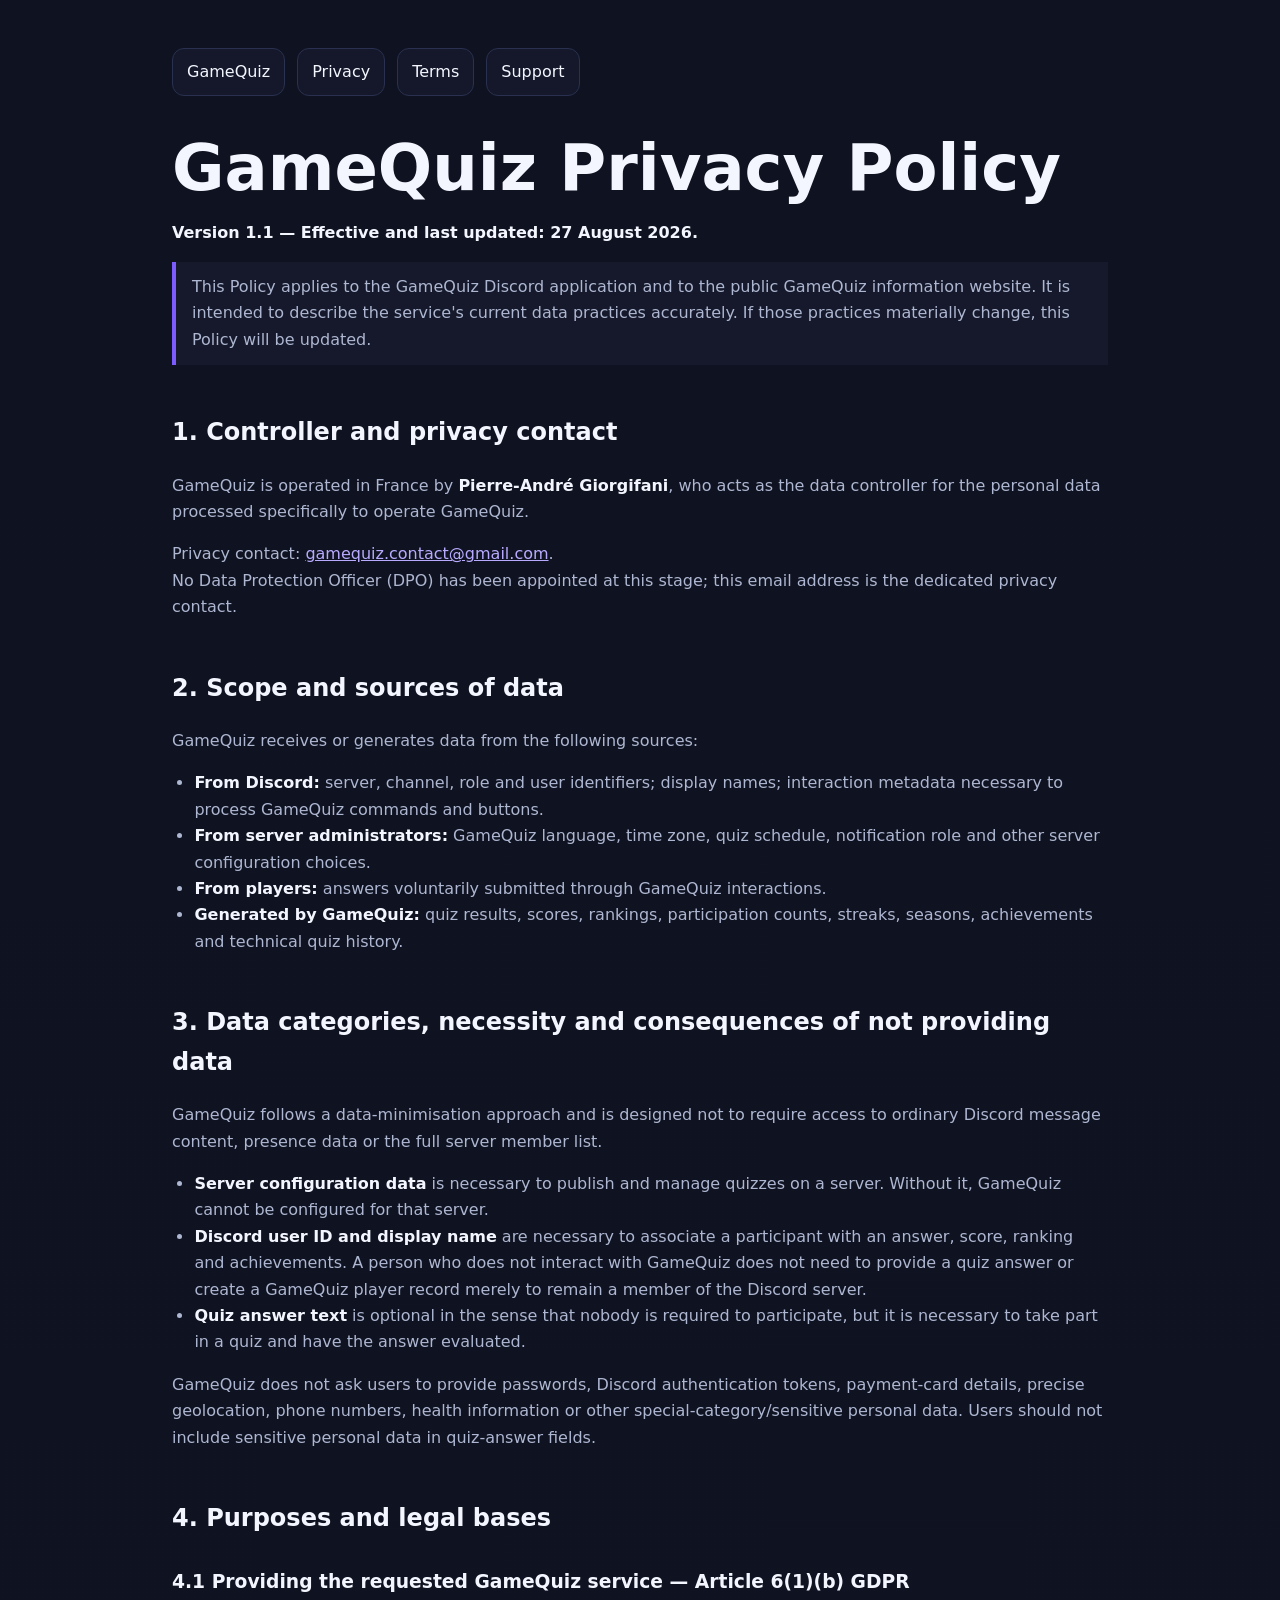
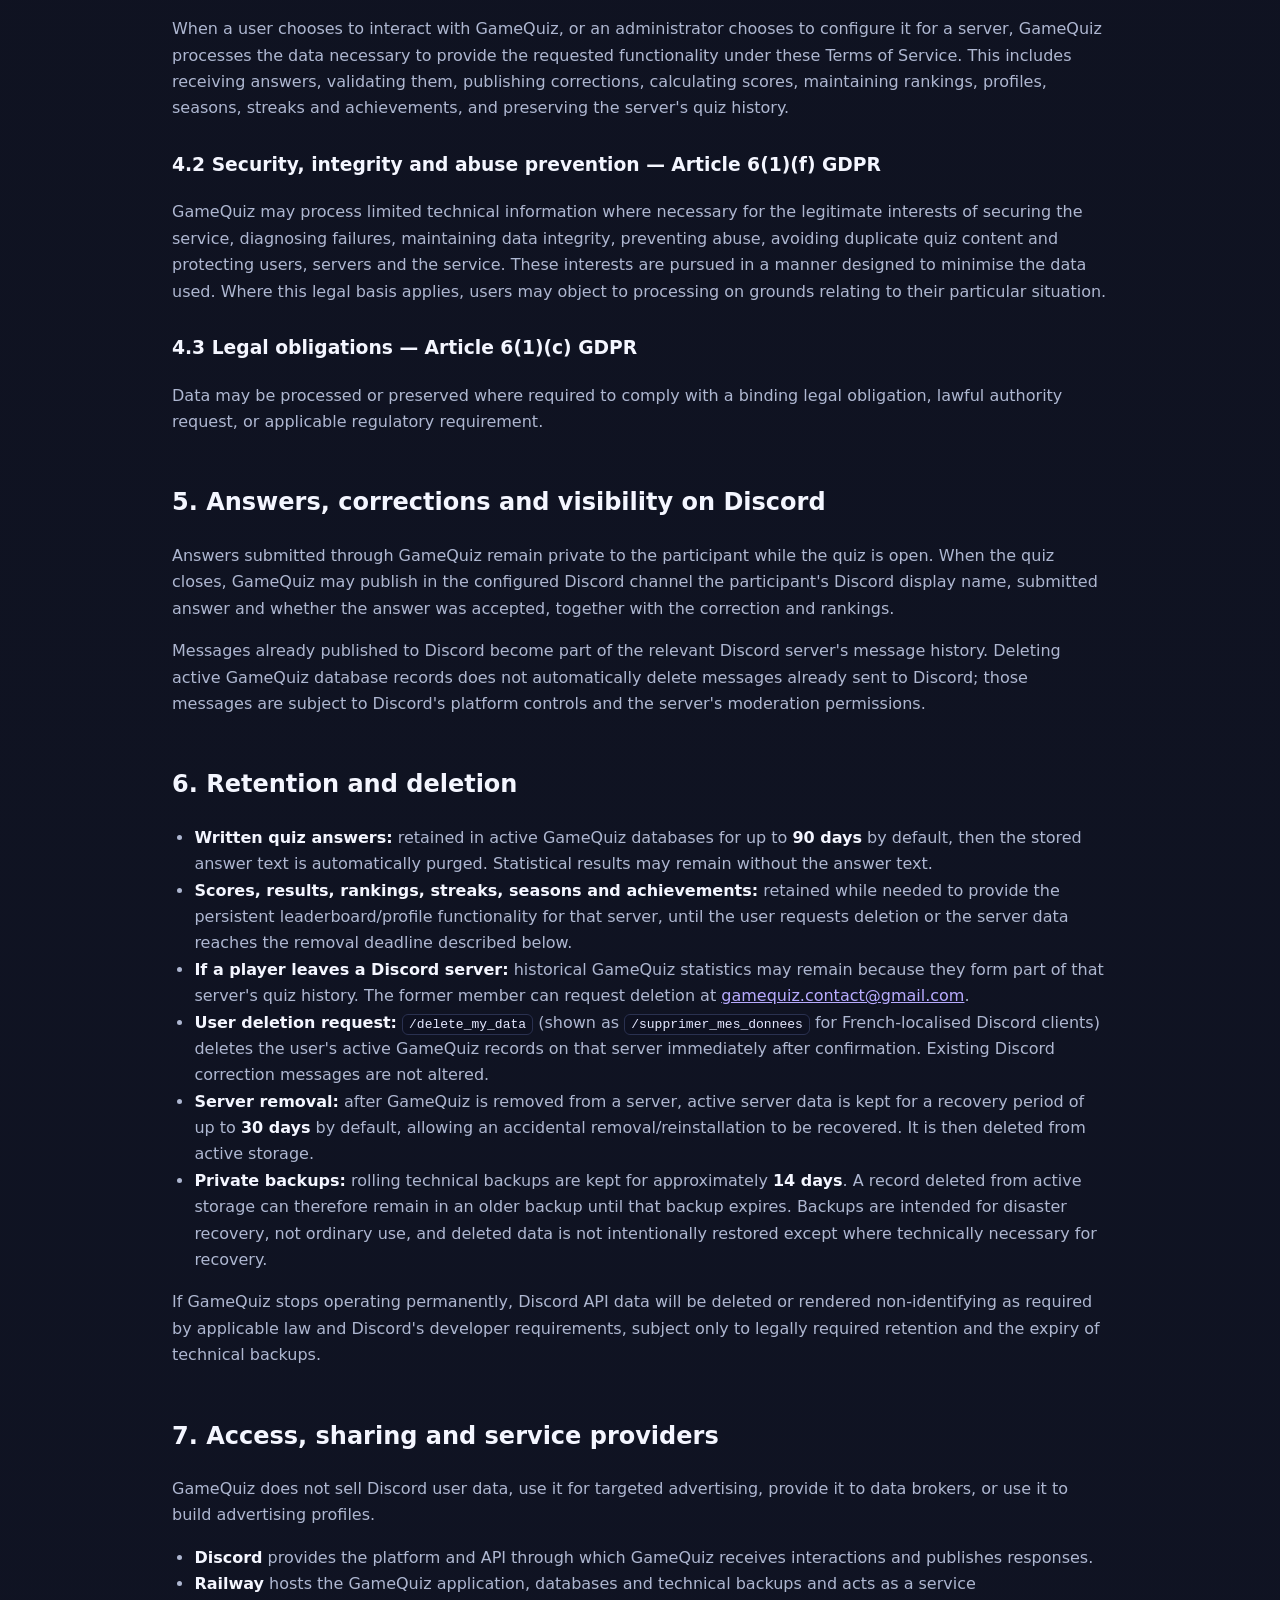
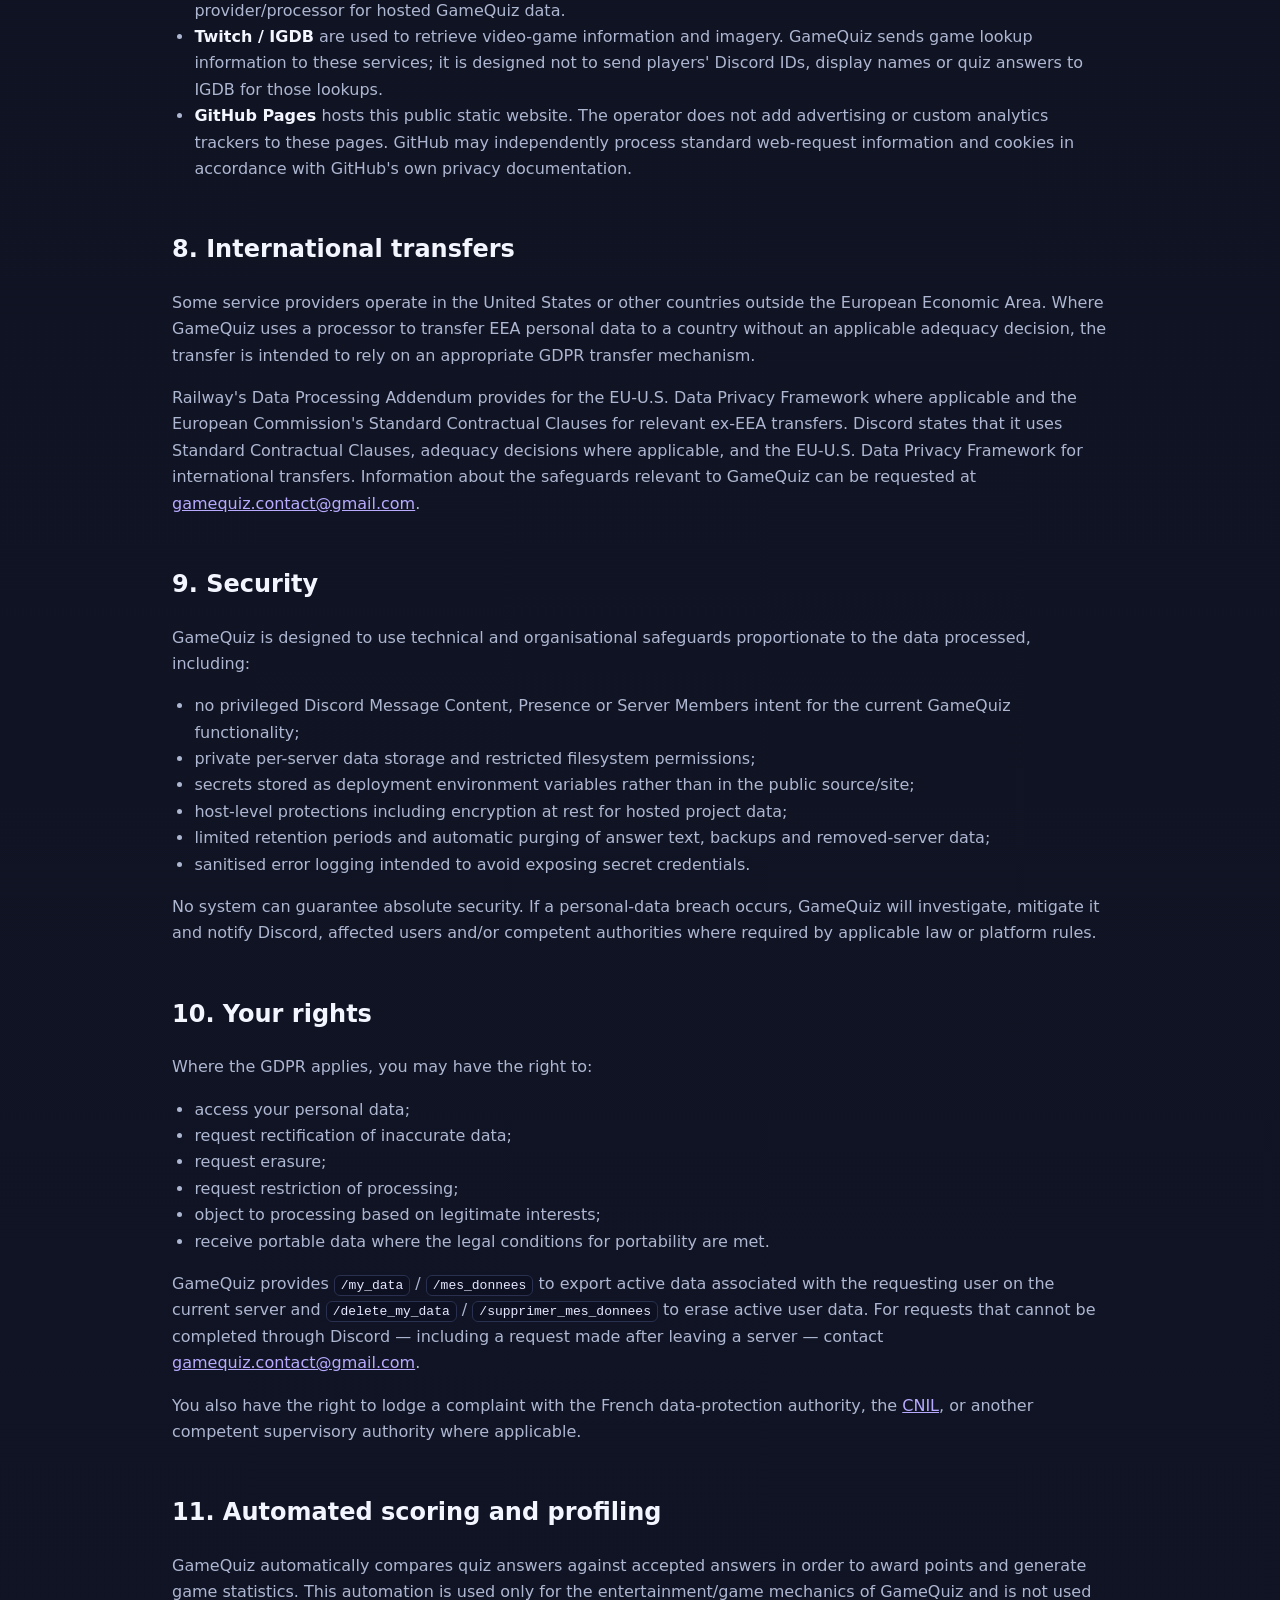
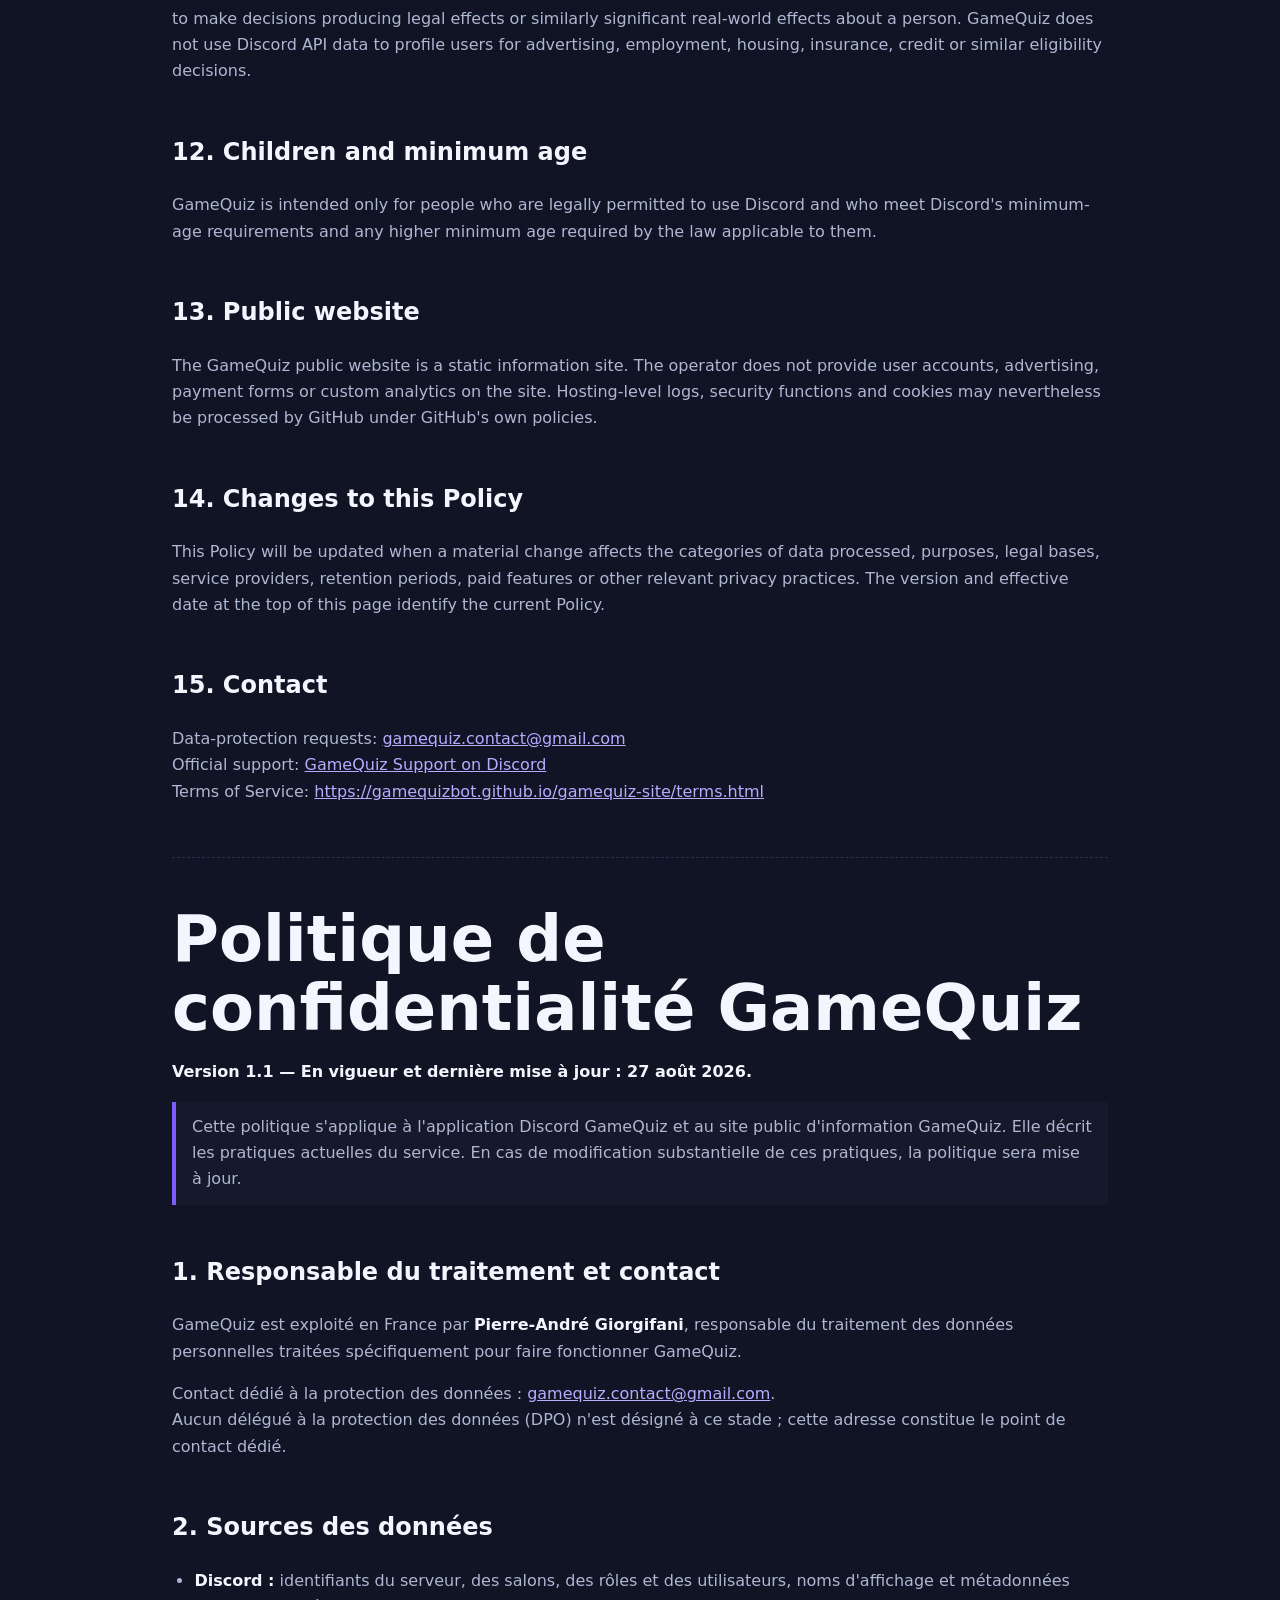
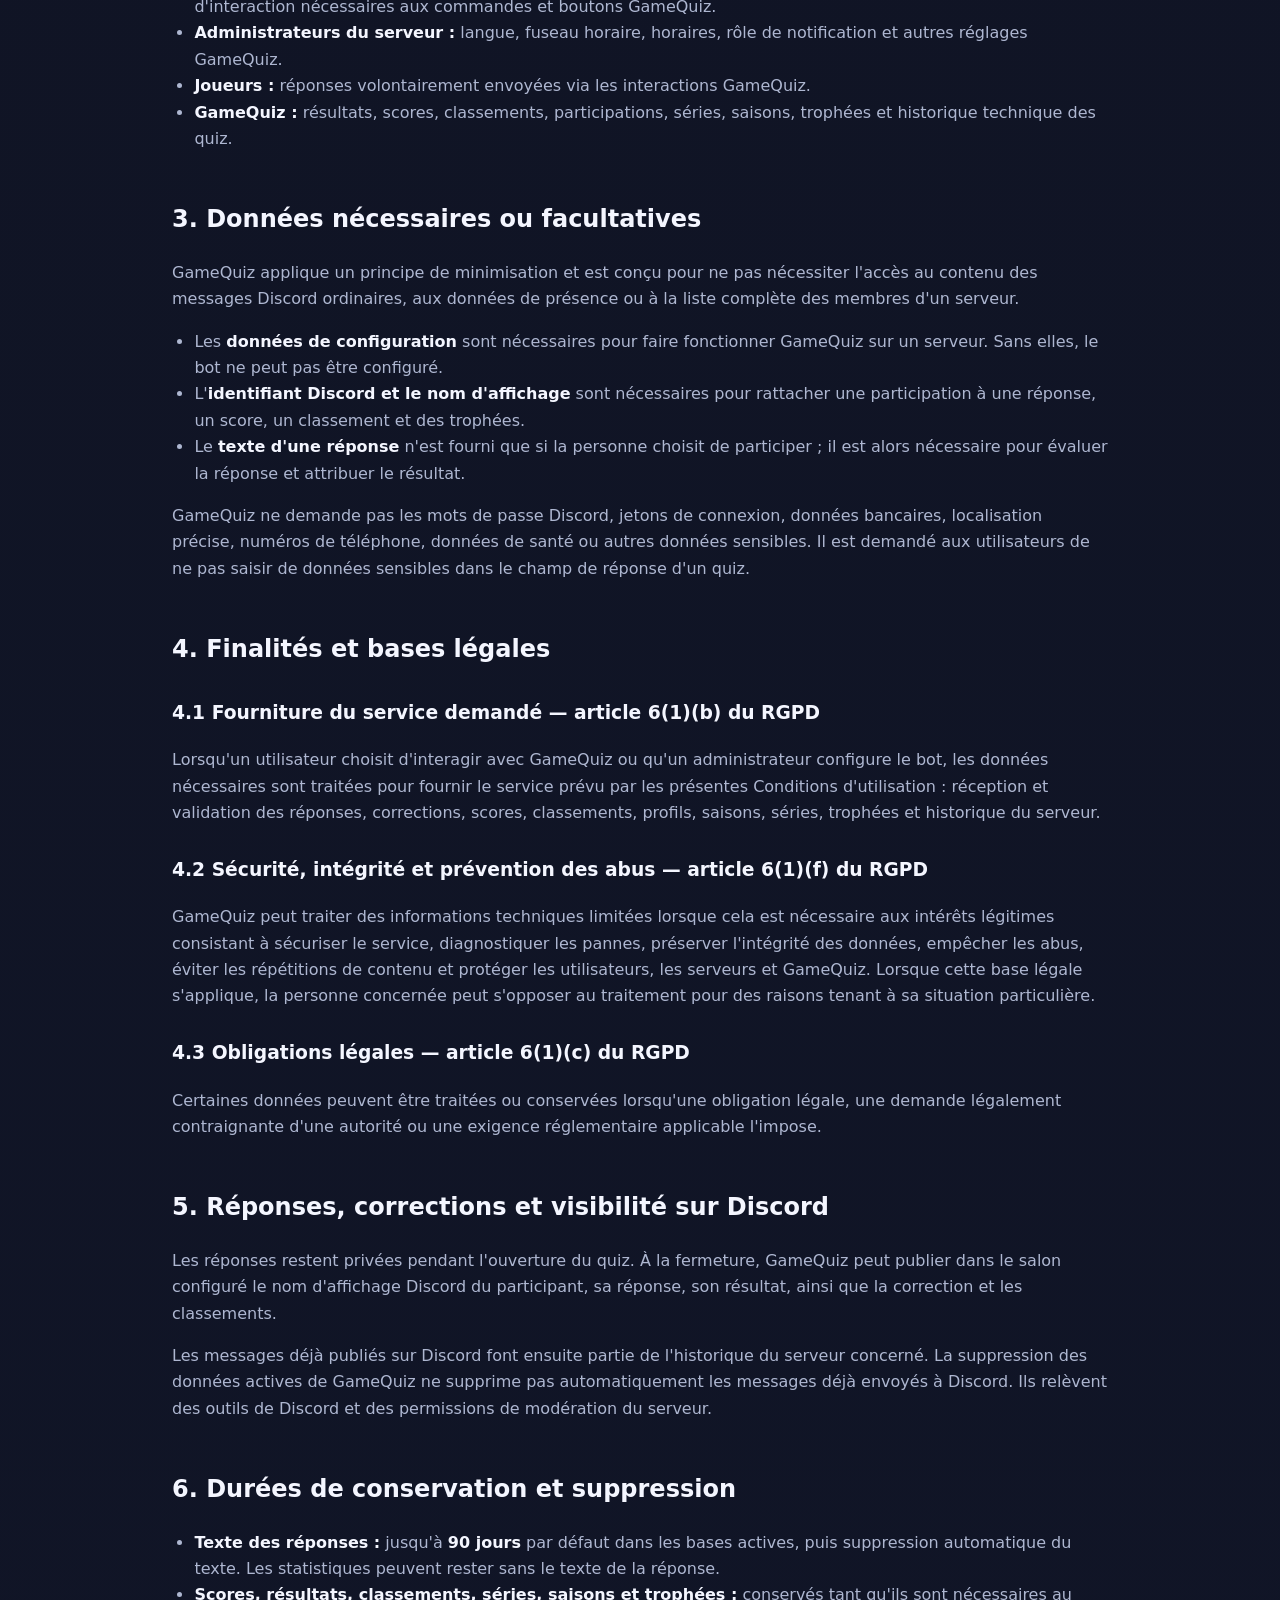
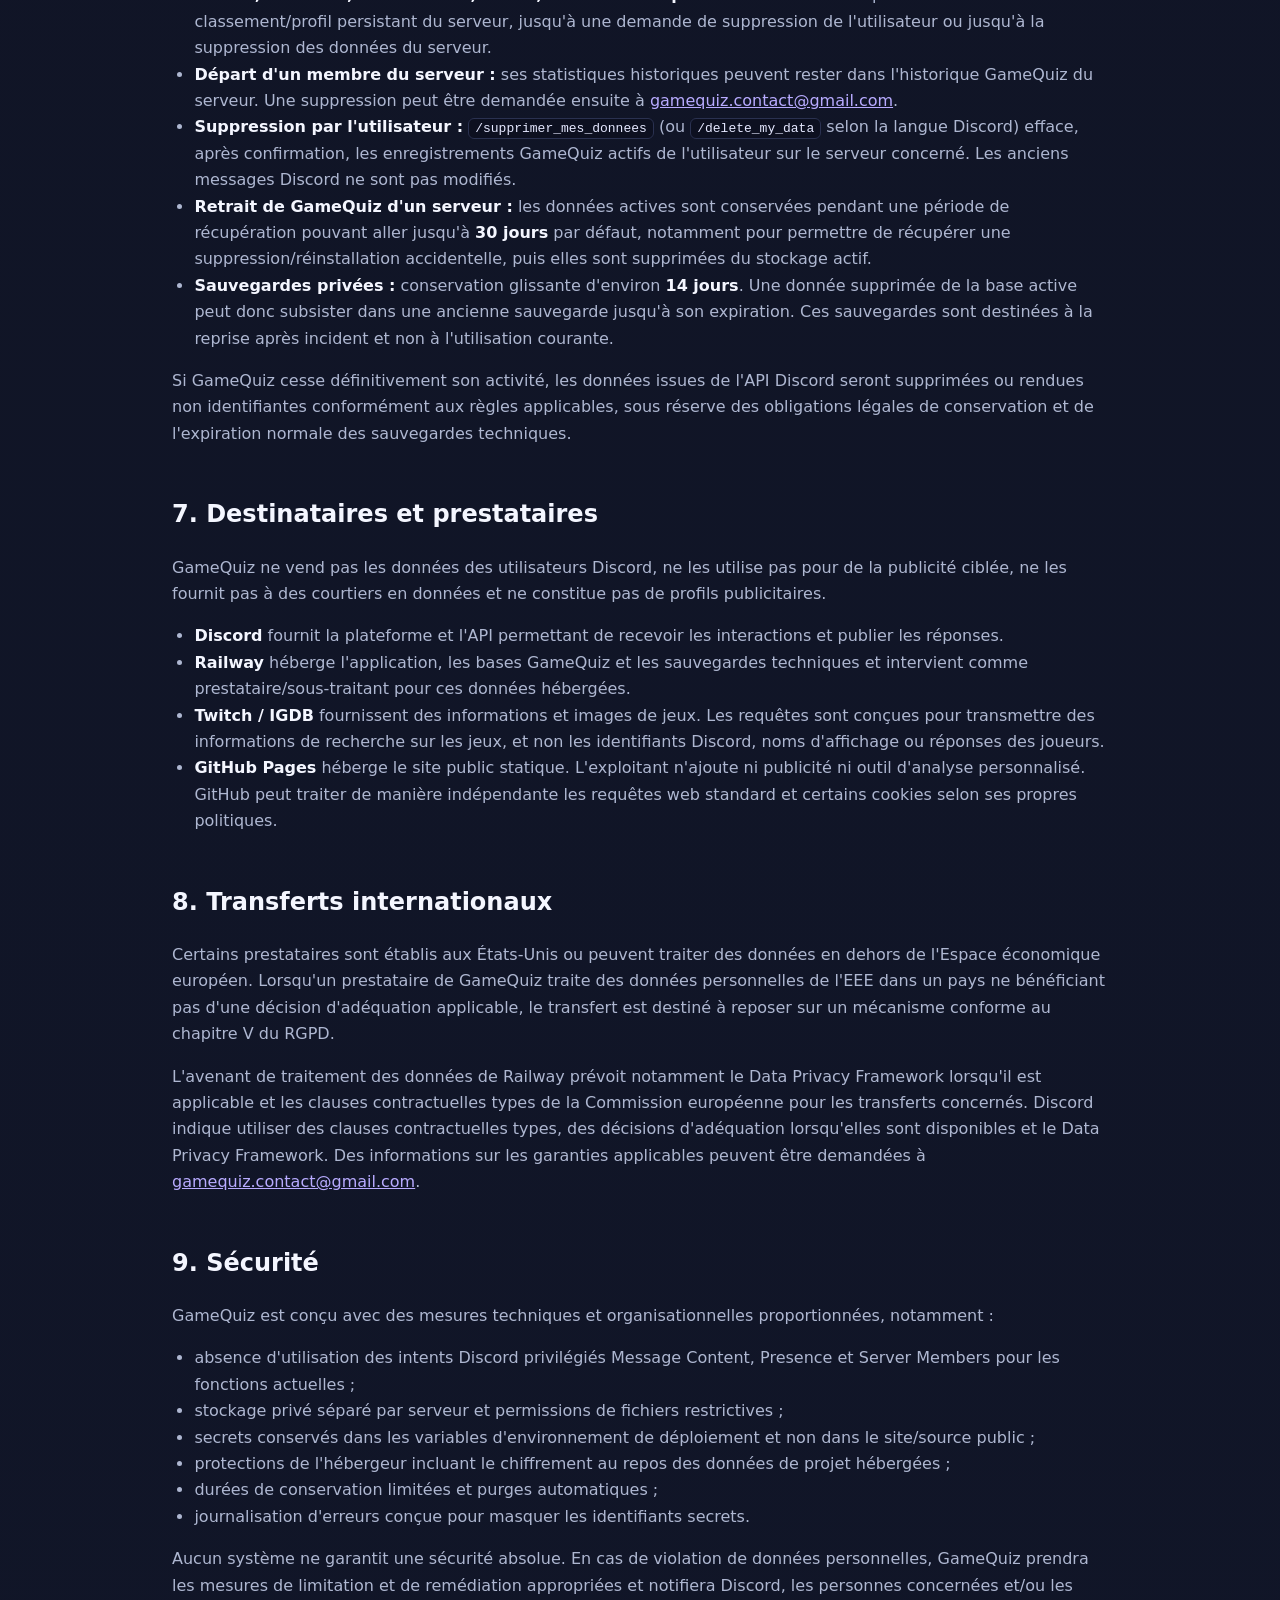
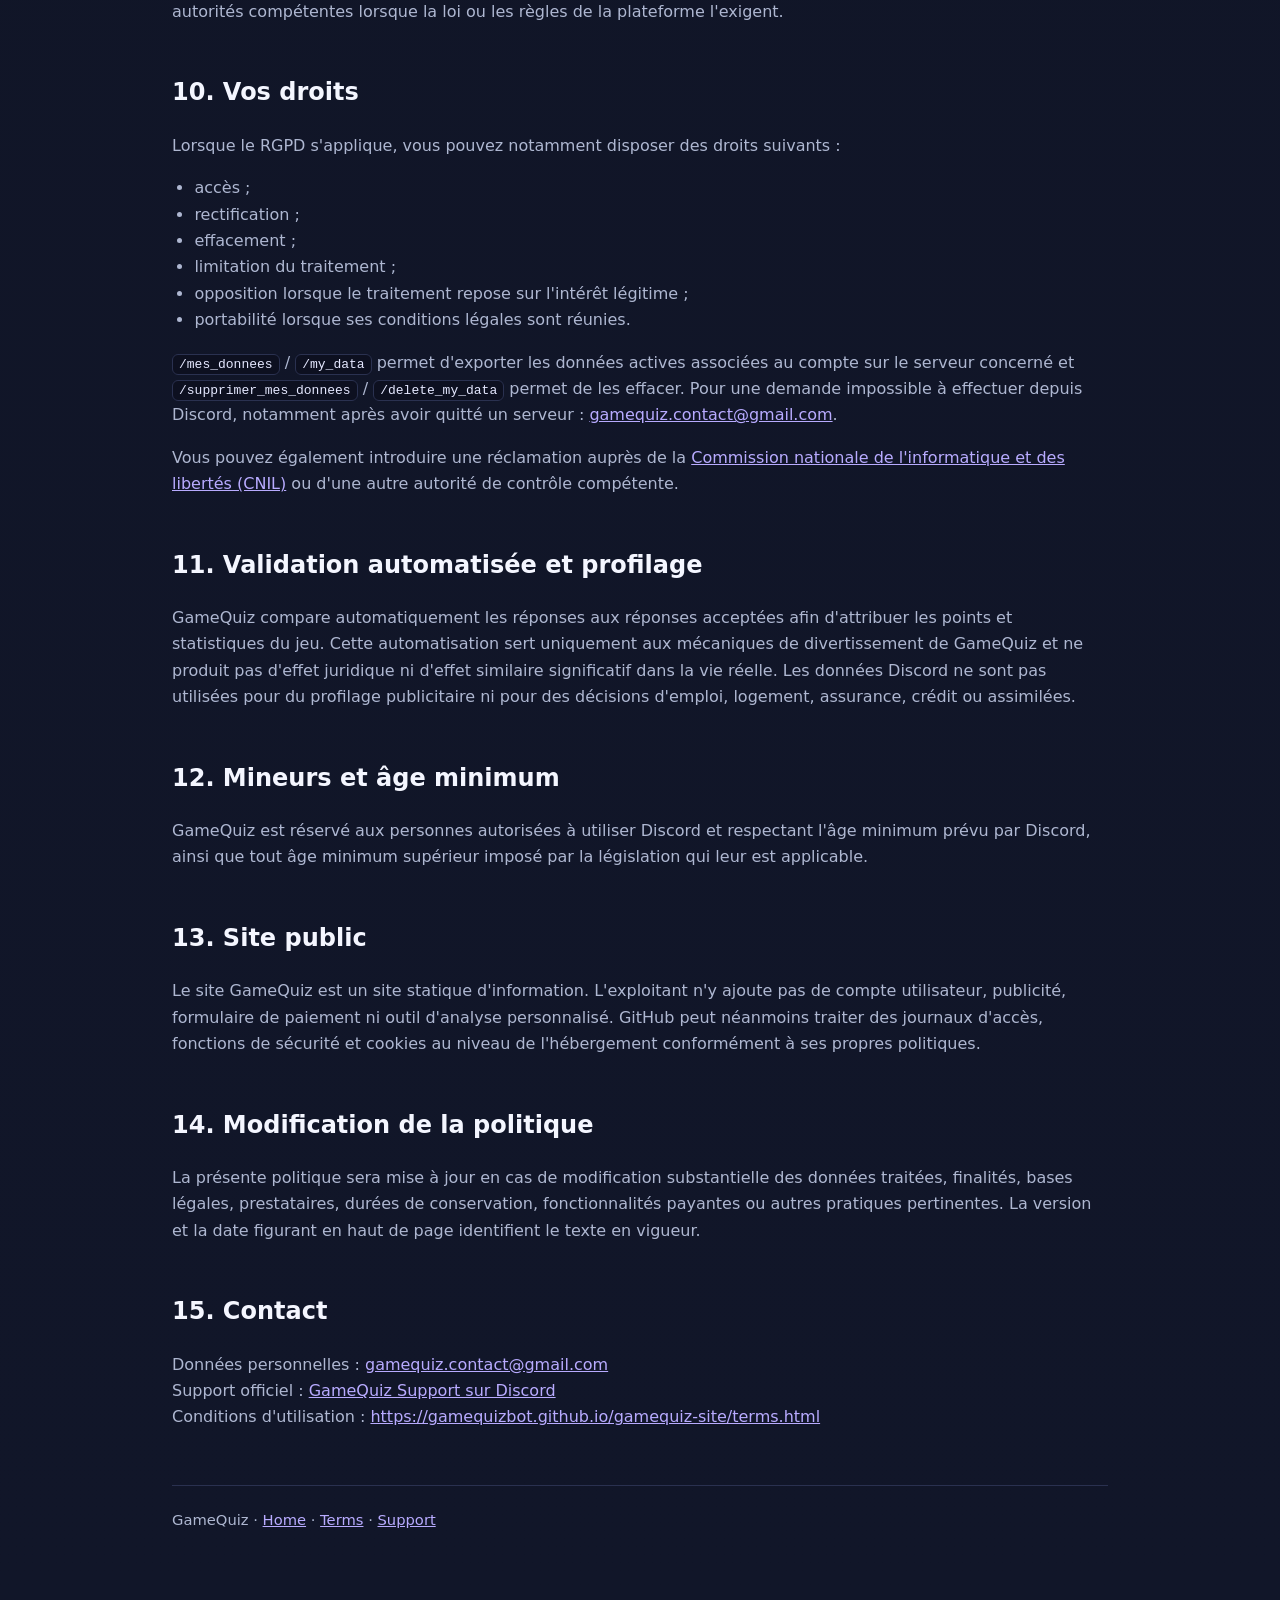
==== commit 6688324a: "Add files via upload" ====
--- a/privacy.html
+++ b/privacy.html
@@ -198,7 +198,7 @@
 <p>
 Data-protection requests: <a href="mailto:gamequiz.contact@gmail.com">gamequiz.contact@gmail.com</a><br>
 Official support: <a href="https://discord.gg/eeuk8C4dnR">GameQuiz Support on Discord</a><br>
-Terms of Service: <a href="terms.html">https://pierreandregiorgifani-create.github.io/gamequiz-site/terms.html</a>
+Terms of Service: <a href="terms.html">https://gamequizbot.github.io/gamequiz-site/terms.html</a>
 </p>
 
 <section class="lang" lang="fr">
@@ -388,7 +388,7 @@
 <p>
 Données personnelles : <a href="mailto:gamequiz.contact@gmail.com">gamequiz.contact@gmail.com</a><br>
 Support officiel : <a href="https://discord.gg/eeuk8C4dnR">GameQuiz Support sur Discord</a><br>
-Conditions d'utilisation : <a href="terms.html">https://pierreandregiorgifani-create.github.io/gamequiz-site/terms.html</a>
+Conditions d'utilisation : <a href="terms.html">https://gamequizbot.github.io/gamequiz-site/terms.html</a>
 </p>
 </section>
 
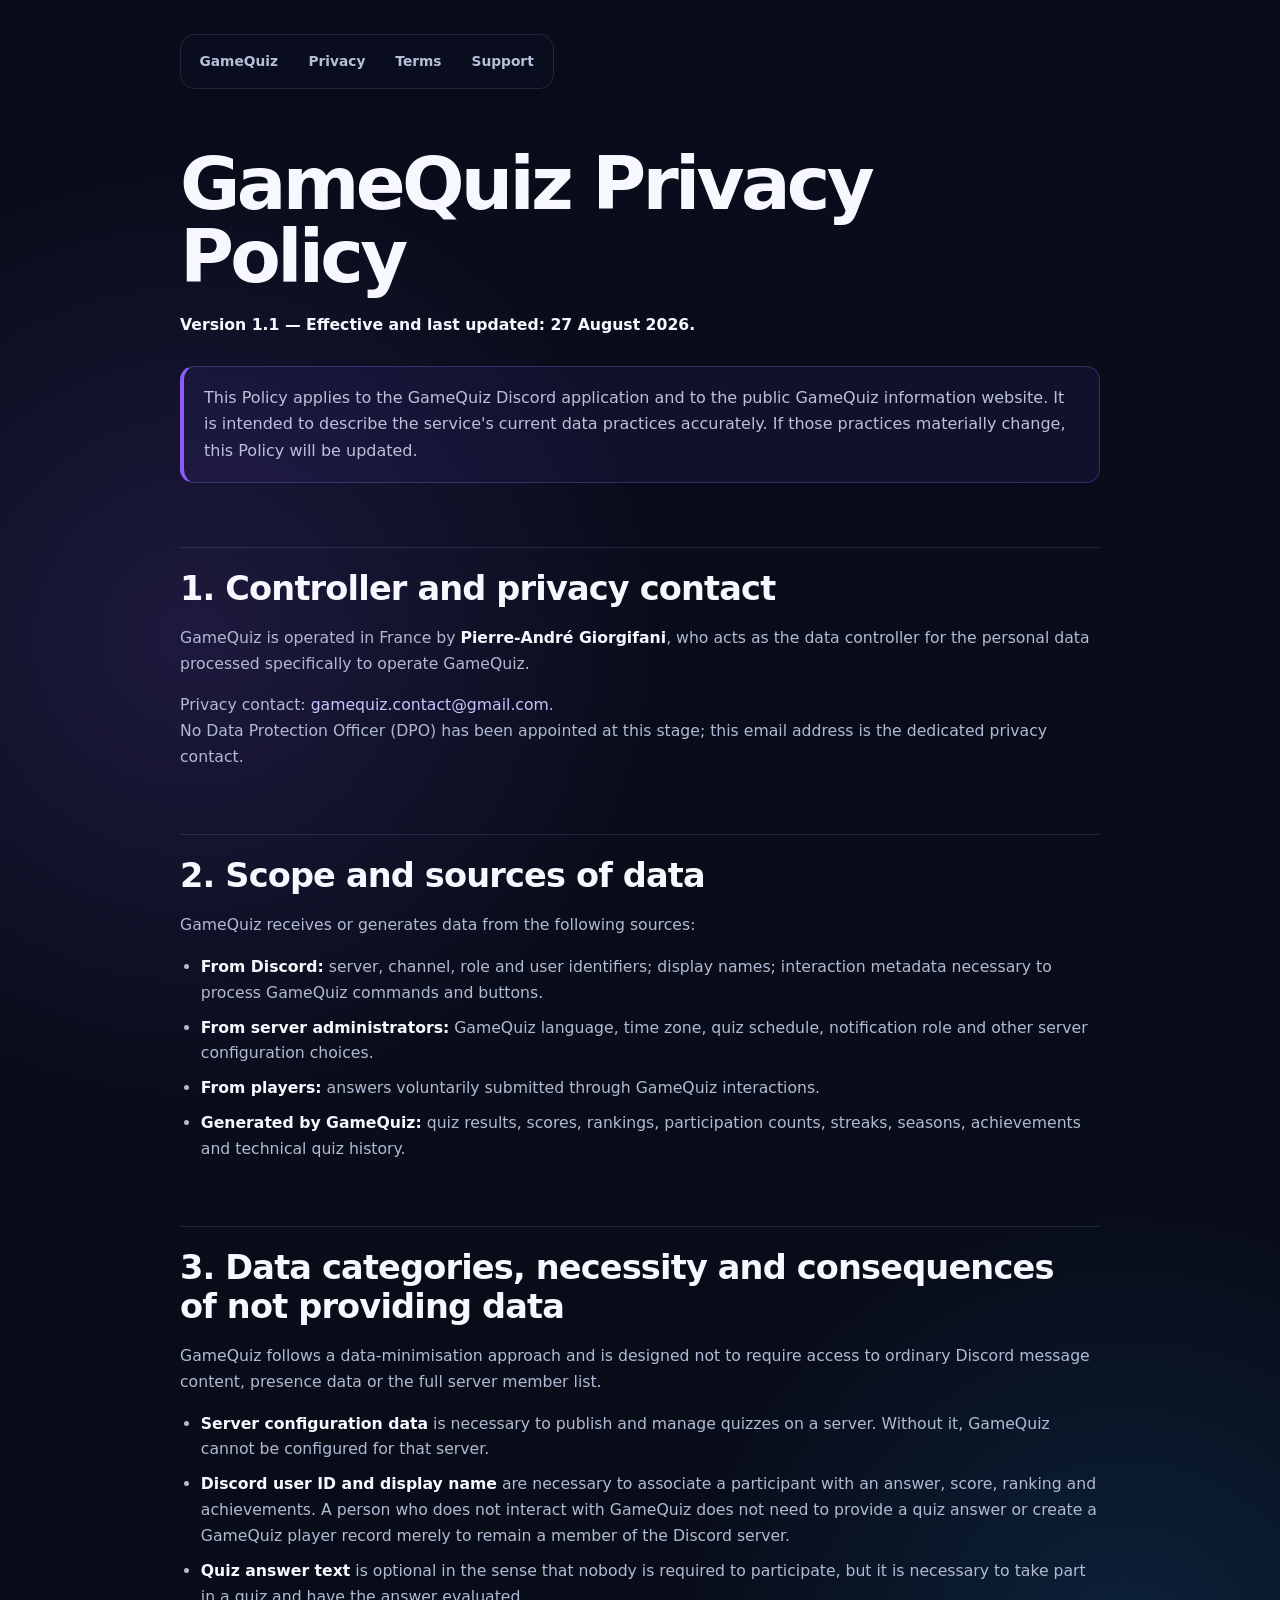
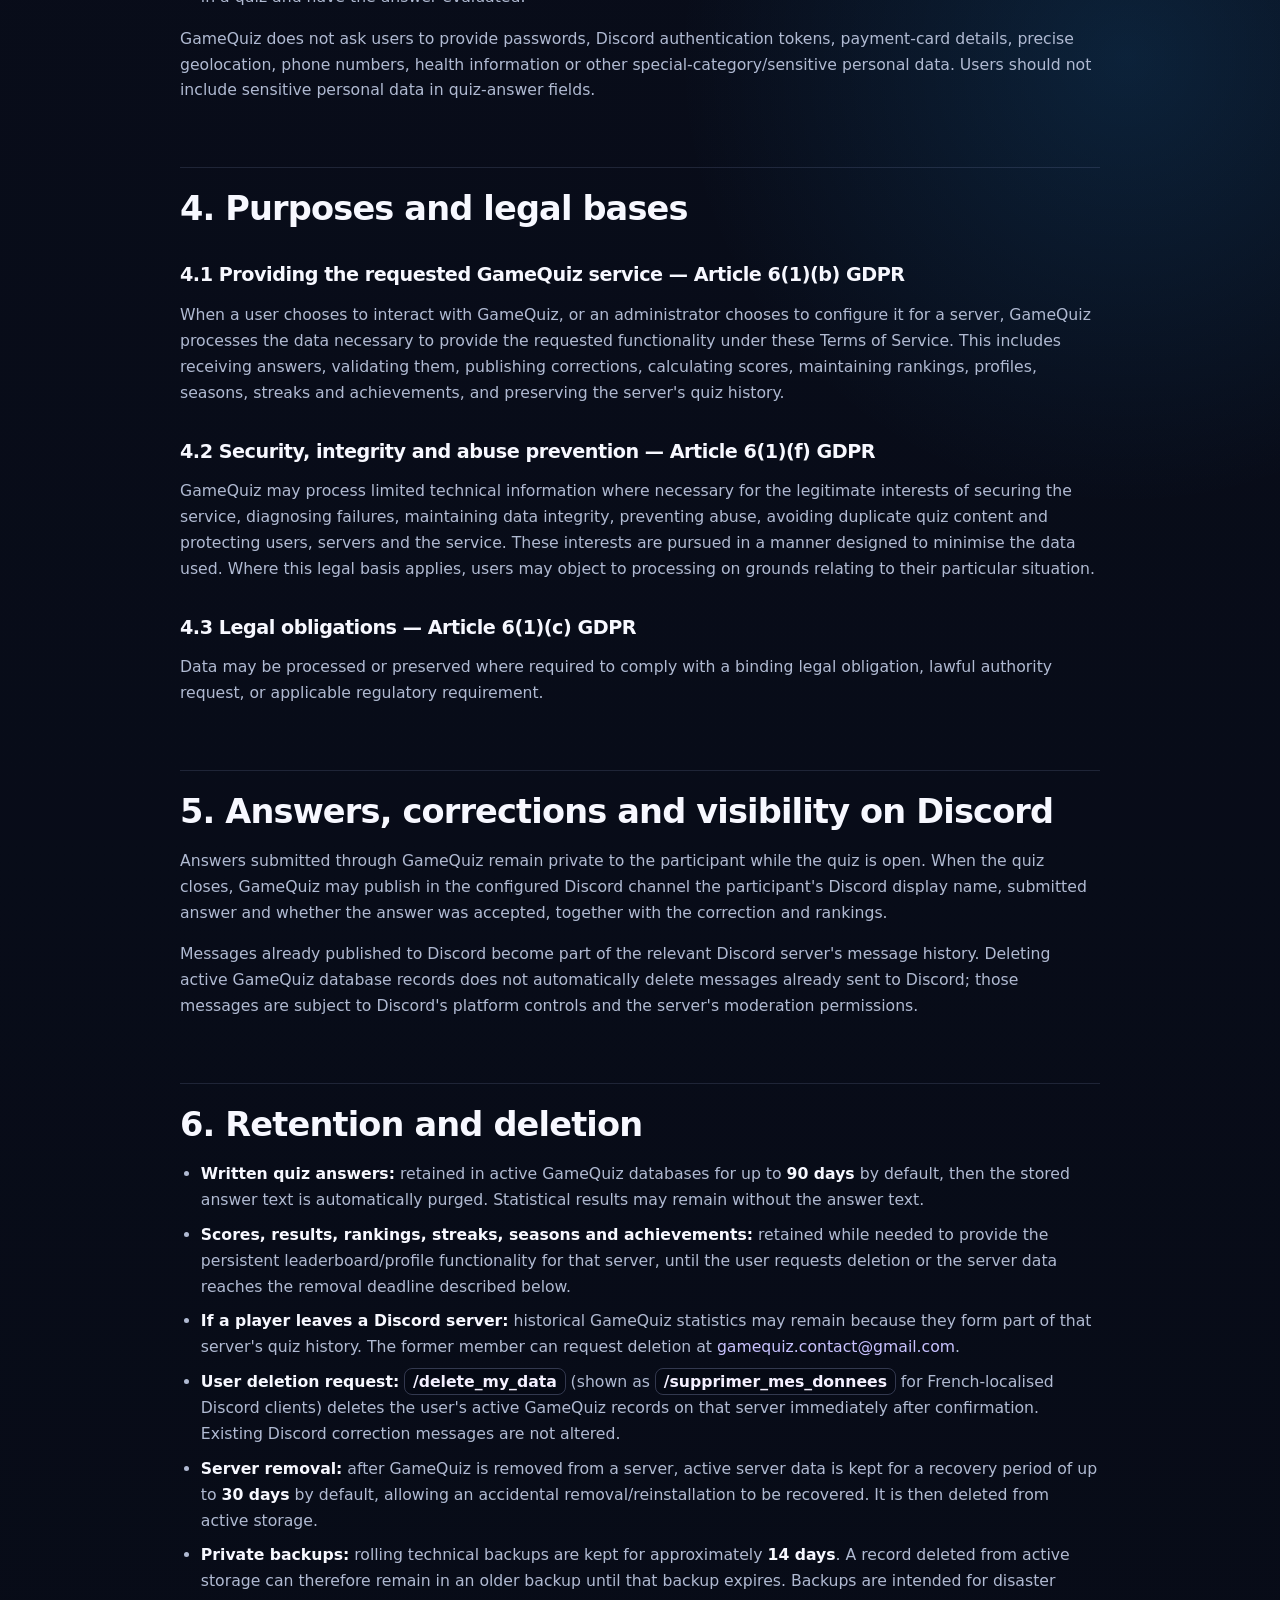
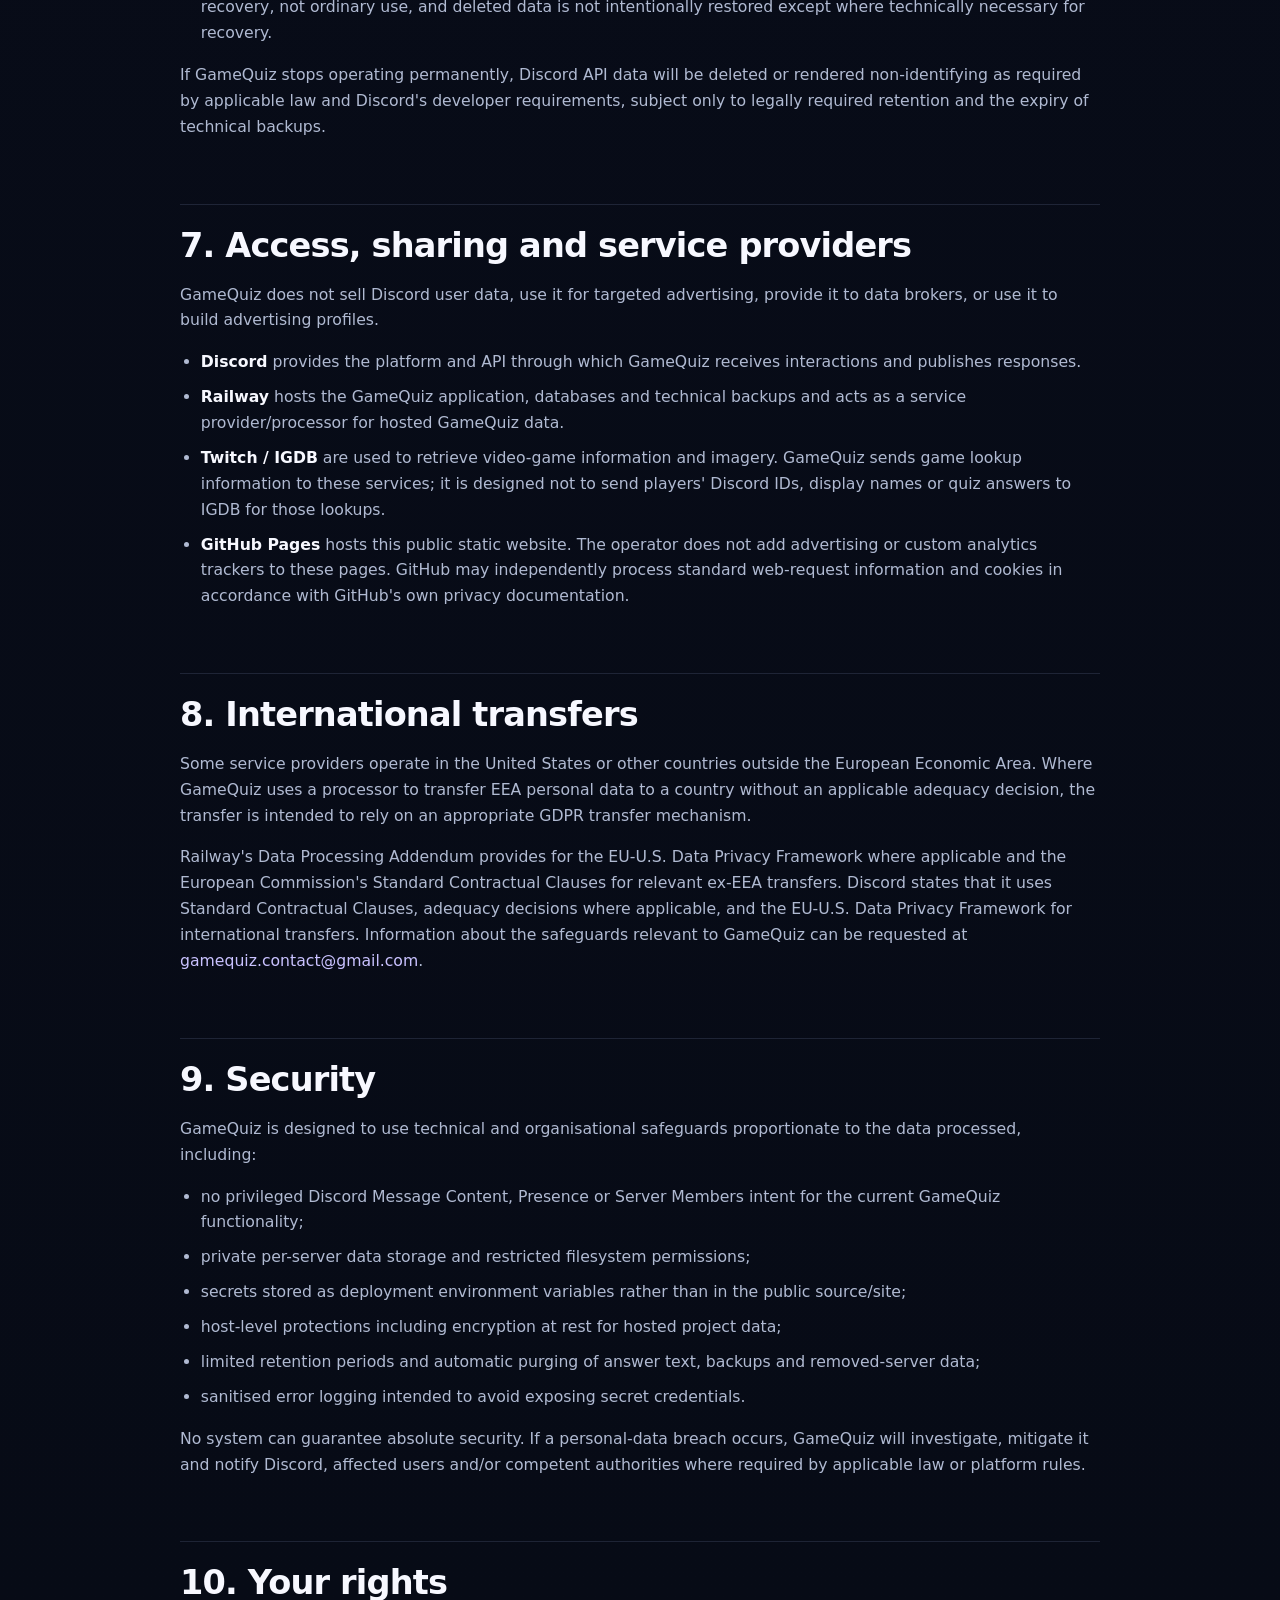
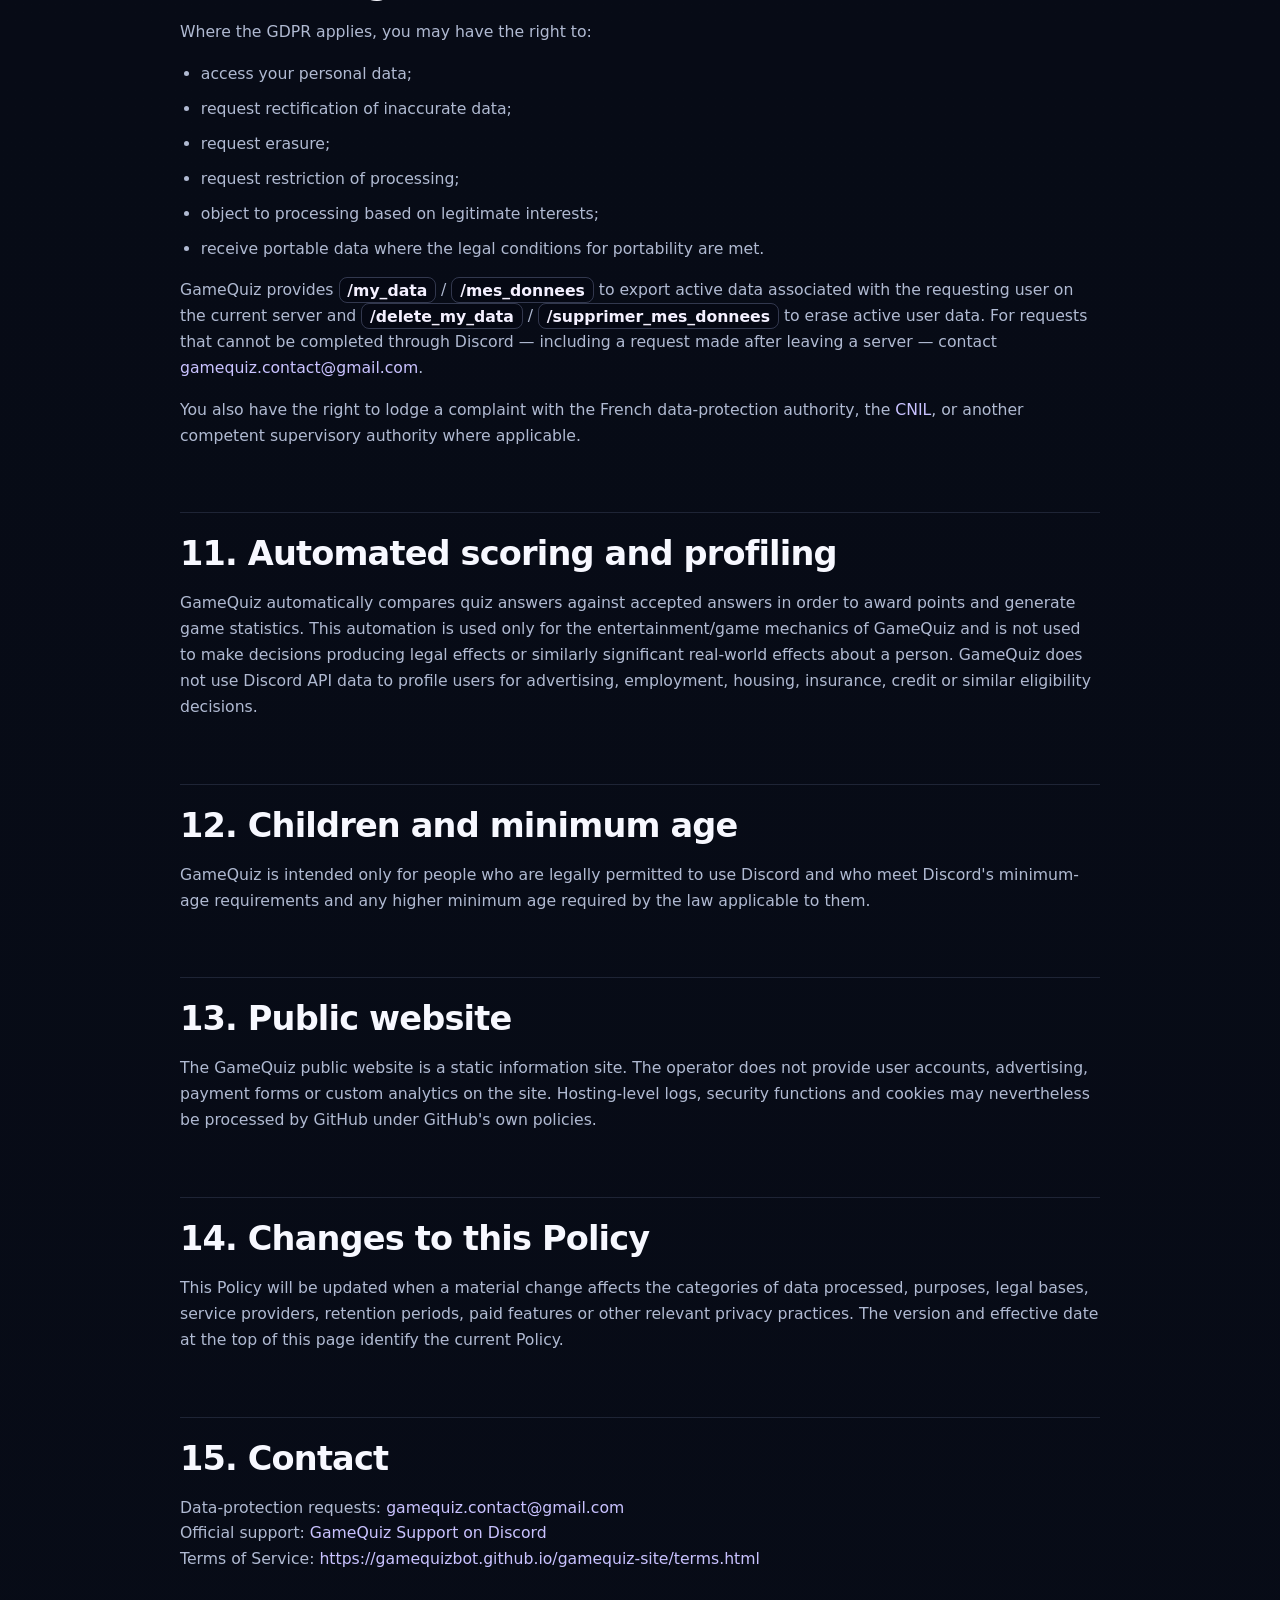
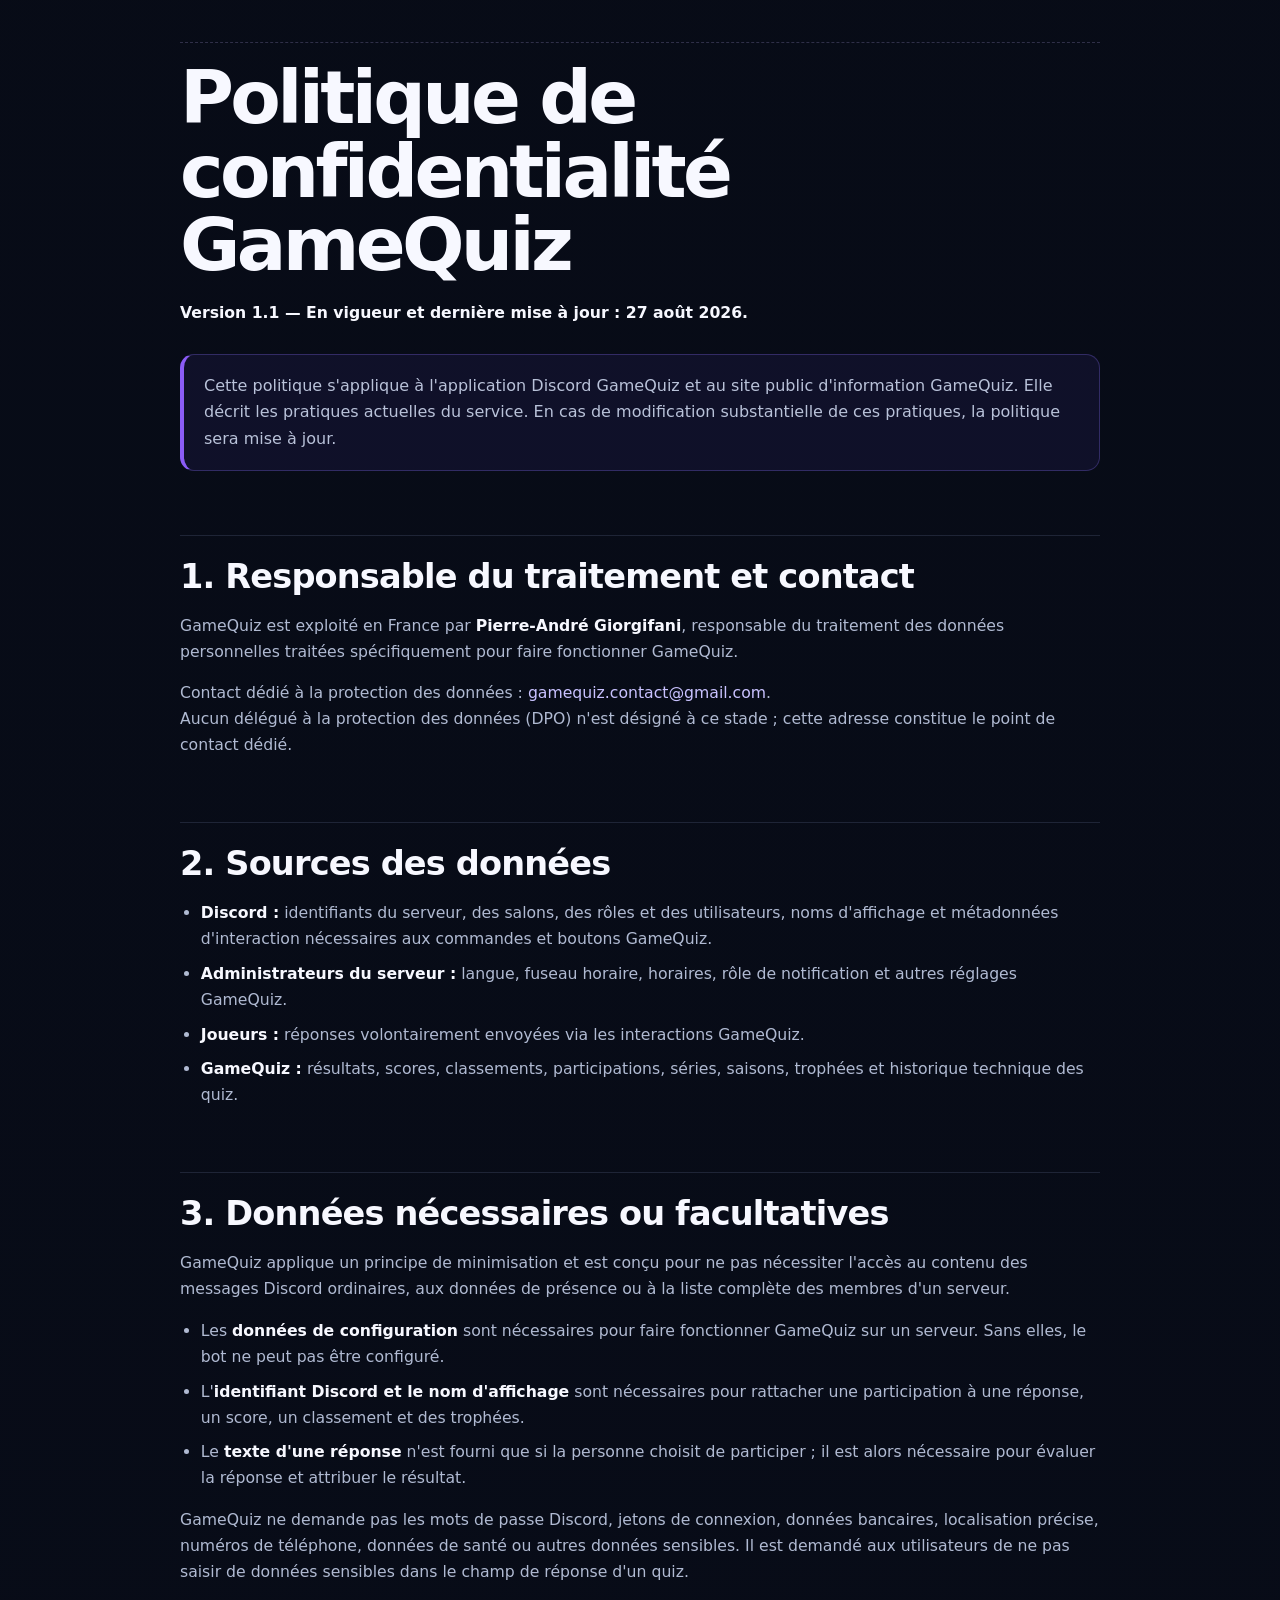
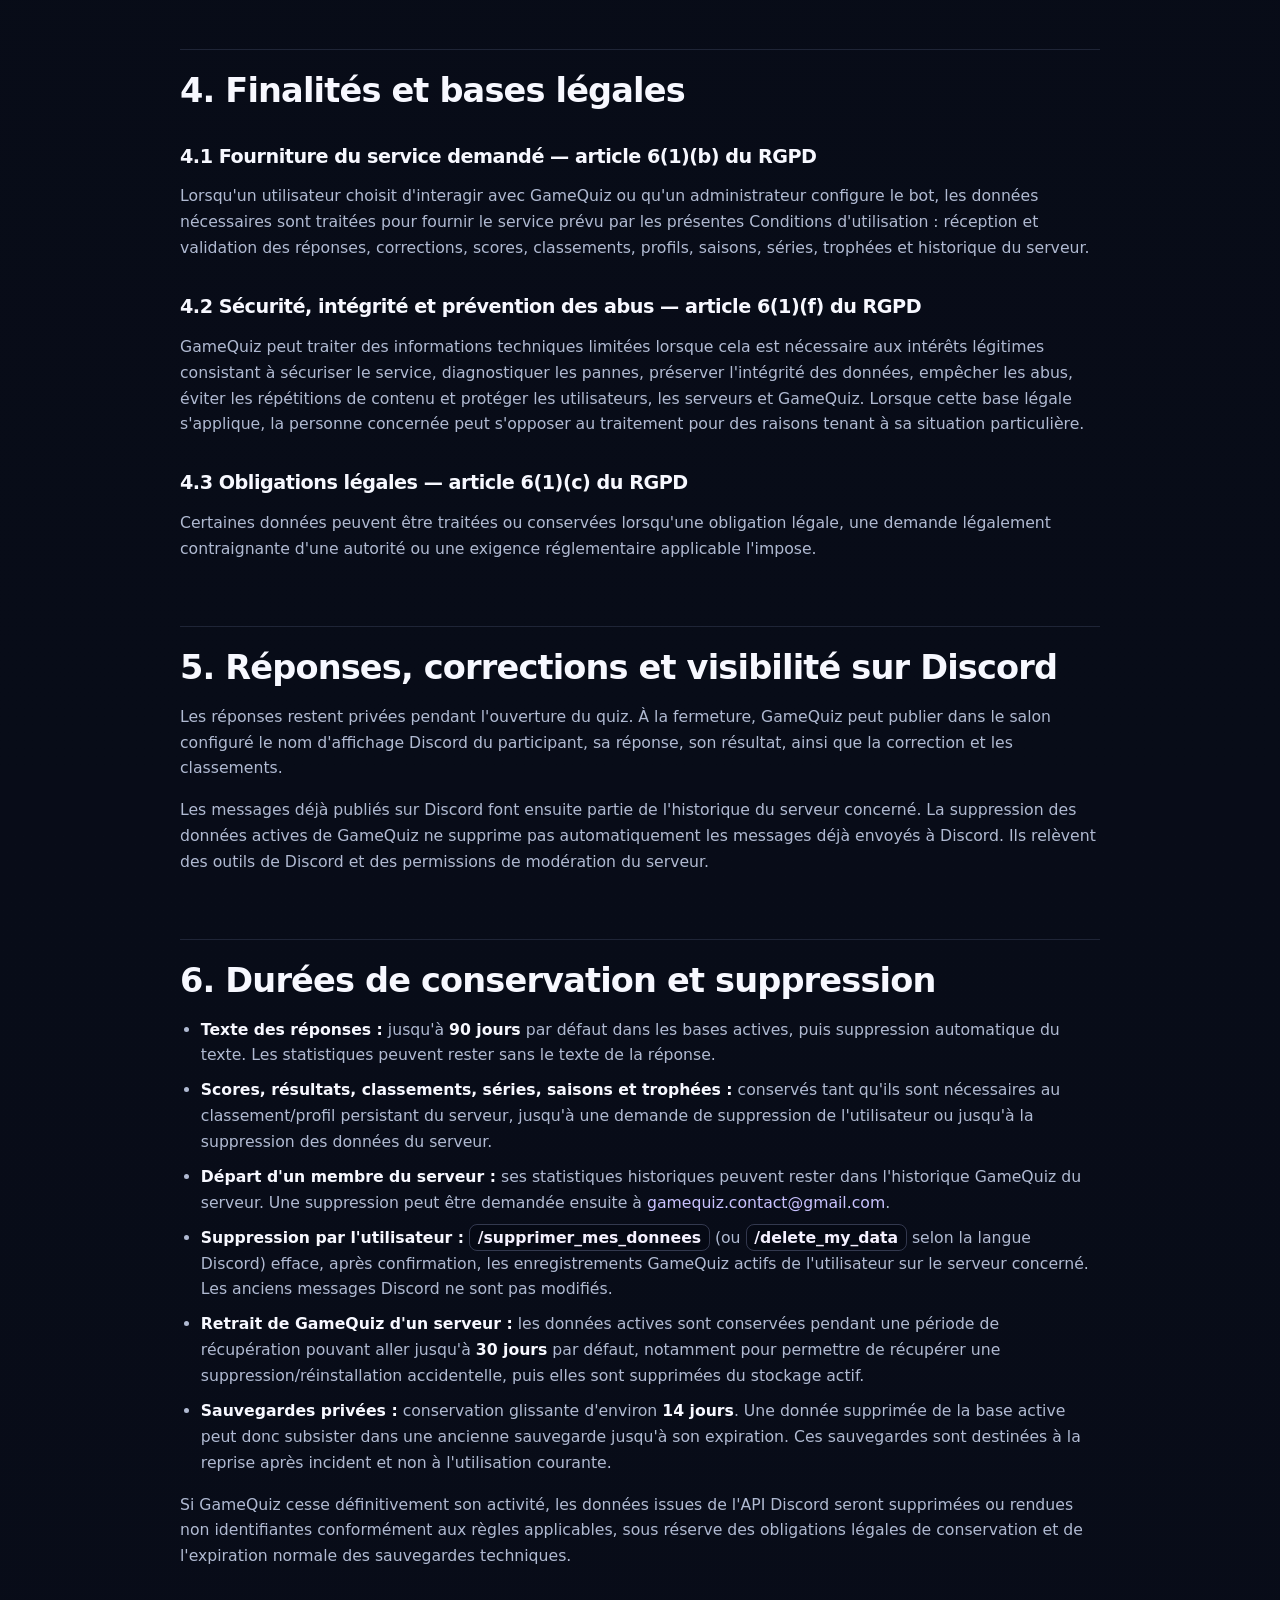
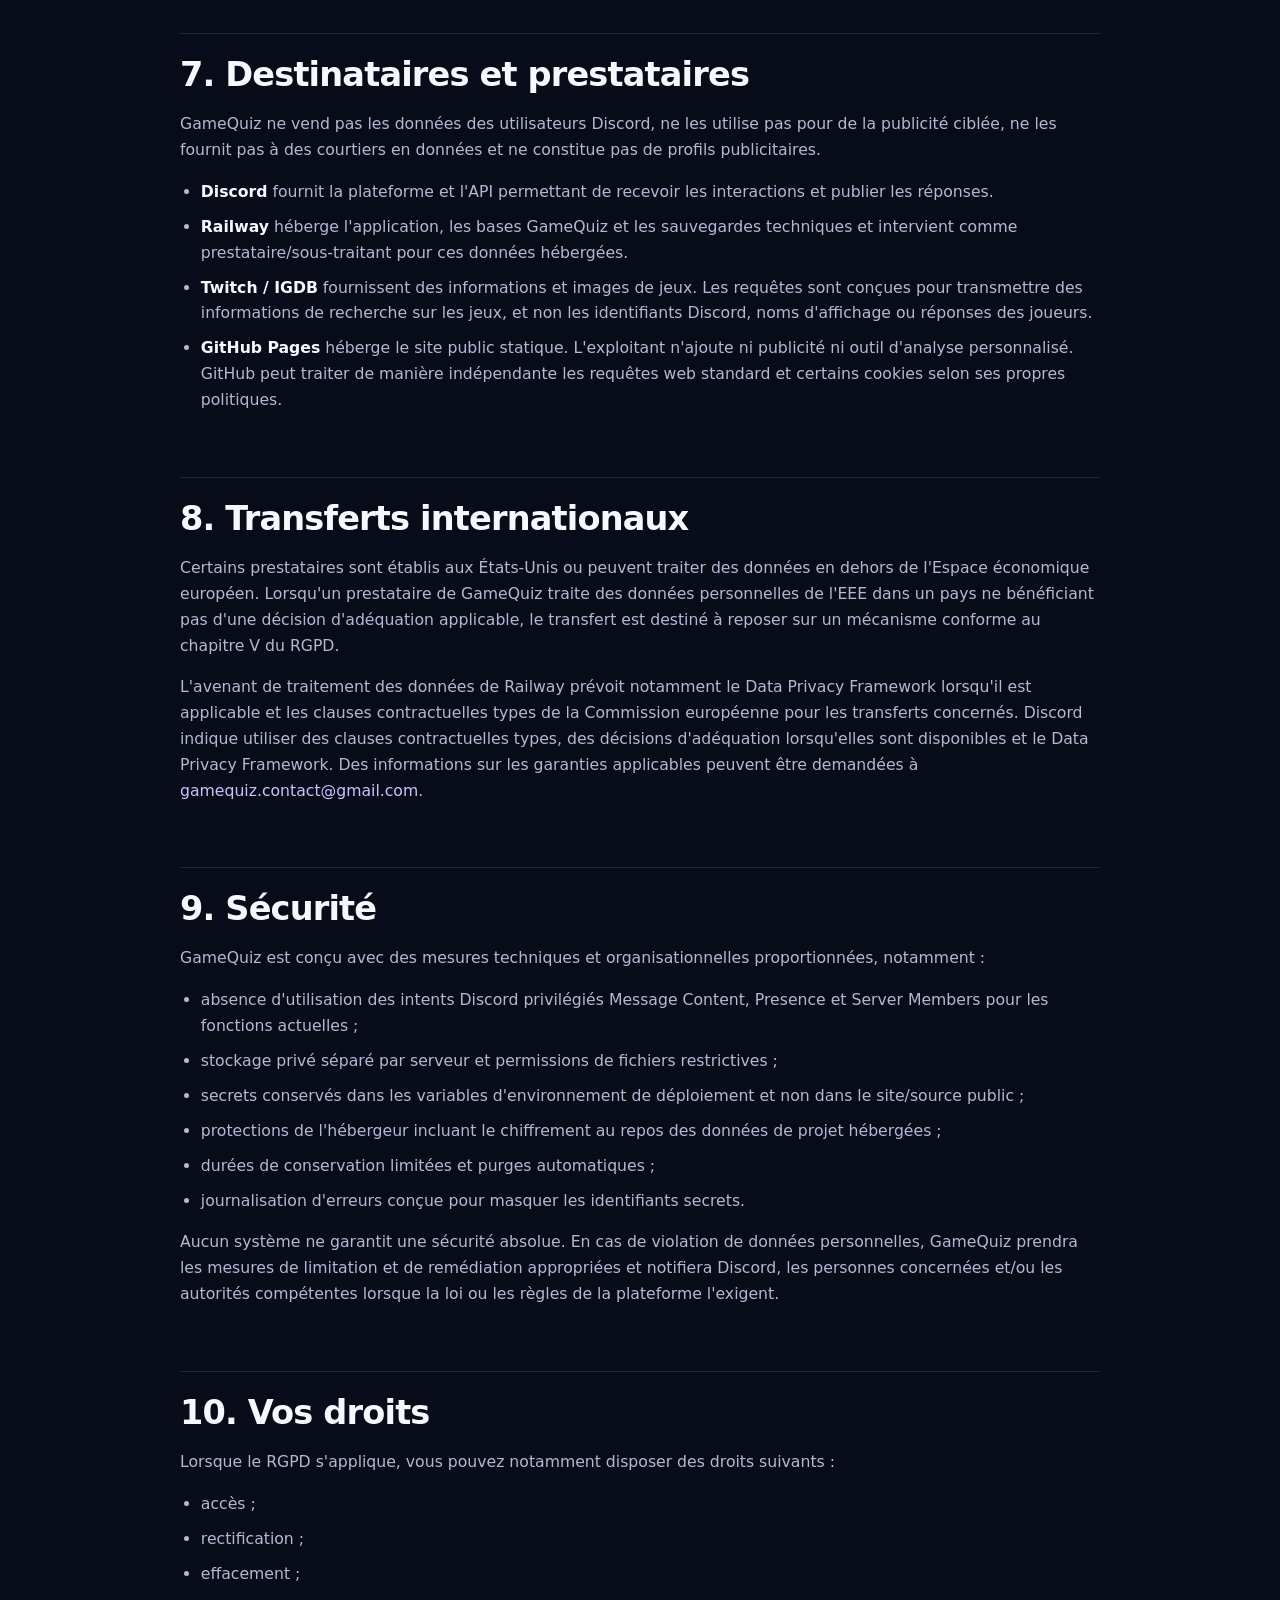
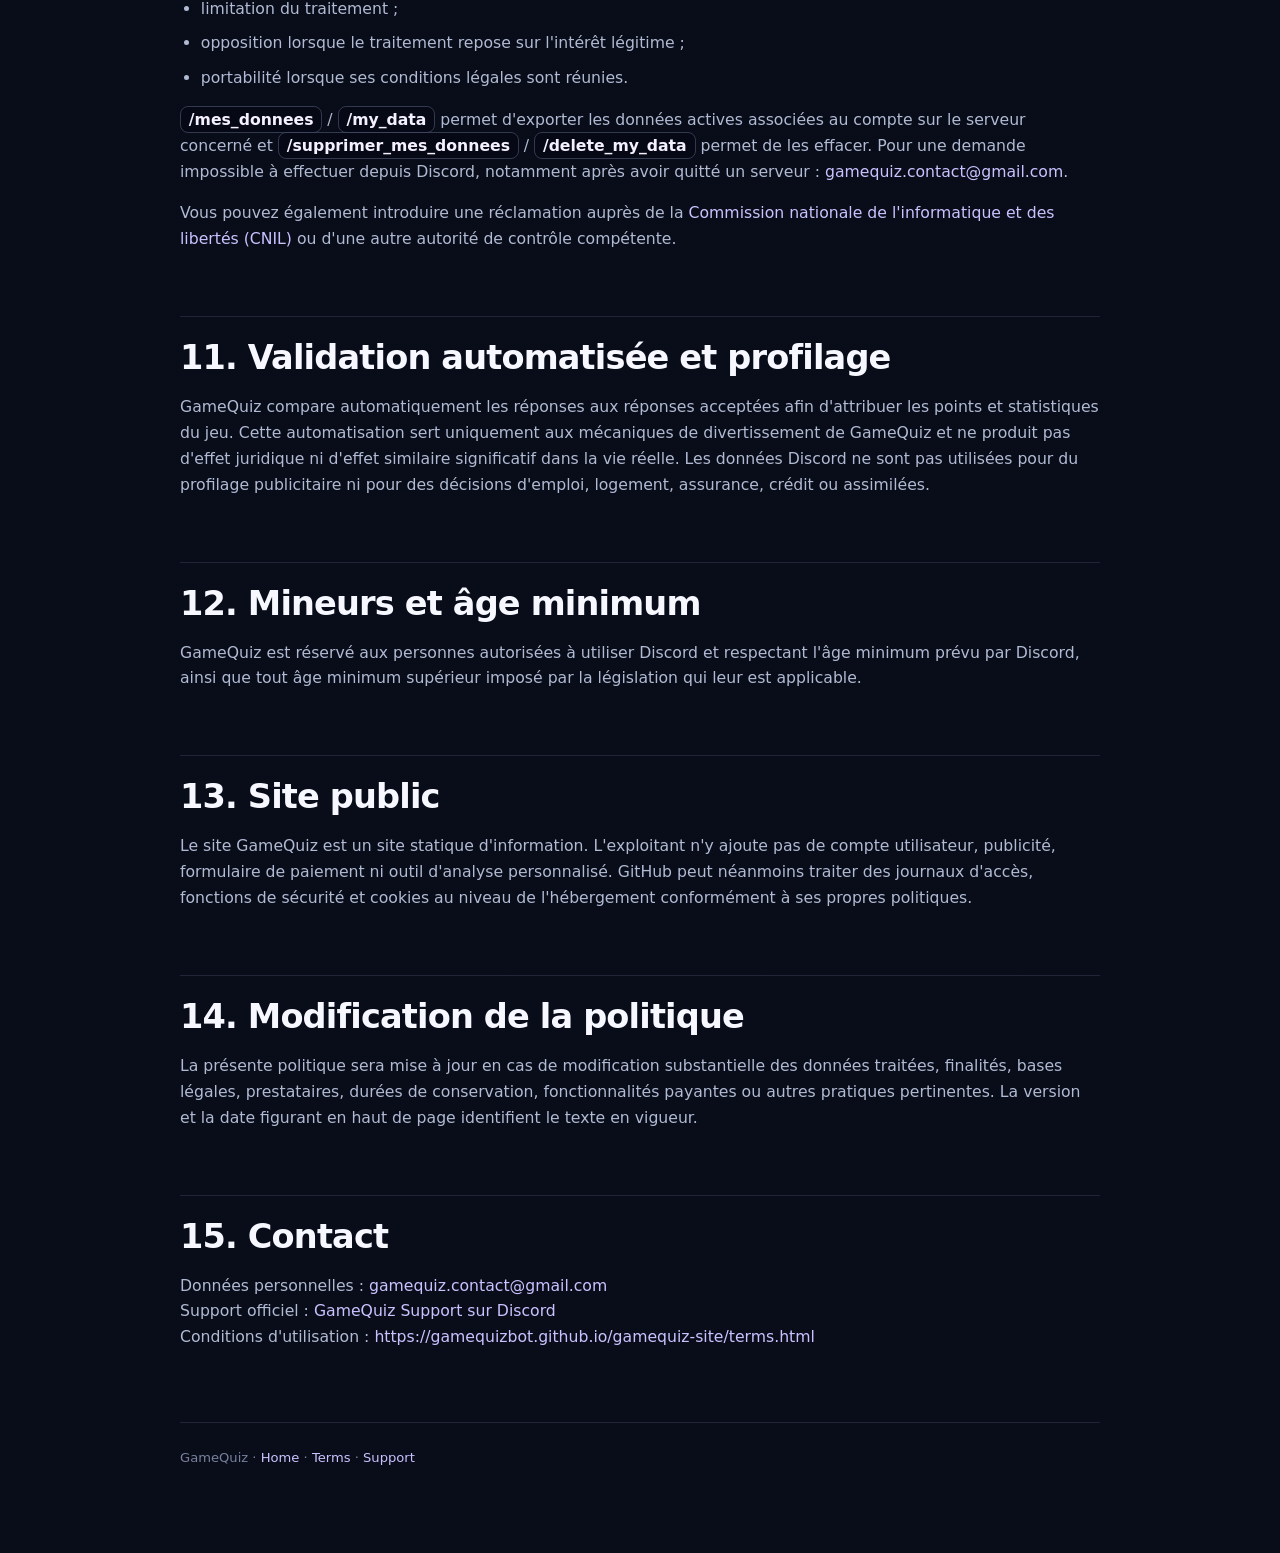
==== commit b473039a: "Add files via upload" ====
--- a/privacy.html
+++ b/privacy.html
@@ -5,7 +5,7 @@
 <meta name="viewport" content="width=device-width,initial-scale=1">
 <title>GameQuiz Privacy Policy</title>
 <meta name="description" content="GameQuiz Privacy Policy — how the Discord bot processes, stores and deletes data.">
-<link rel="stylesheet" href="style.css">
+<link rel="stylesheet" href="style.css?v=5">
 </head>
 <body><main>
 <nav>
@@ -14,26 +14,12 @@
 <a href="terms.html">Terms</a>
 <a href="support.html">Support</a>
 </nav>
-
 <h1>GameQuiz Privacy Policy</h1>
 <p><strong>Version 1.1 — Effective and last updated: 27 August 2026.</strong></p>
-
-<div class="notice">
-This Policy applies to the GameQuiz Discord application and to the public GameQuiz information website.
-It is intended to describe the service's current data practices accurately. If those practices materially change,
-this Policy will be updated.
-</div>
-
+<div class="notice">This Policy applies to the GameQuiz Discord application and to the public GameQuiz information website. It is intended to describe the service's current data practices accurately. If those practices materially change, this Policy will be updated.</div>
 <h2>1. Controller and privacy contact</h2>
-<p>
-GameQuiz is operated in France by <strong>Pierre-André Giorgifani</strong>, who acts as the data controller for the personal data
-processed specifically to operate GameQuiz.
-</p>
-<p>
-Privacy contact: <a href="mailto:gamequiz.contact@gmail.com">gamequiz.contact@gmail.com</a>.<br>
-No Data Protection Officer (DPO) has been appointed at this stage; this email address is the dedicated privacy contact.
-</p>
-
+<p>GameQuiz is operated in France by <strong>Pierre-André Giorgifani</strong>, who acts as the data controller for the personal data processed specifically to operate GameQuiz.</p>
+<p>Privacy contact: <a href="mailto:gamequiz.contact@gmail.com">gamequiz.contact@gmail.com</a>.<br>No Data Protection Officer (DPO) has been appointed at this stage; this email address is the dedicated privacy contact.</p>
 <h2>2. Scope and sources of data</h2>
 <p>GameQuiz receives or generates data from the following sources:</p>
 <ul>
@@ -42,58 +28,24 @@
 <li><strong>From players:</strong> answers voluntarily submitted through GameQuiz interactions.</li>
 <li><strong>Generated by GameQuiz:</strong> quiz results, scores, rankings, participation counts, streaks, seasons, achievements and technical quiz history.</li>
 </ul>
-
 <h2>3. Data categories, necessity and consequences of not providing data</h2>
-<p>
-GameQuiz follows a data-minimisation approach and is designed not to require access to ordinary Discord message content,
-presence data or the full server member list.
-</p>
+<p>GameQuiz follows a data-minimisation approach and is designed not to require access to ordinary Discord message content, presence data or the full server member list.</p>
 <ul>
 <li><strong>Server configuration data</strong> is necessary to publish and manage quizzes on a server. Without it, GameQuiz cannot be configured for that server.</li>
 <li><strong>Discord user ID and display name</strong> are necessary to associate a participant with an answer, score, ranking and achievements. A person who does not interact with GameQuiz does not need to provide a quiz answer or create a GameQuiz player record merely to remain a member of the Discord server.</li>
 <li><strong>Quiz answer text</strong> is optional in the sense that nobody is required to participate, but it is necessary to take part in a quiz and have the answer evaluated.</li>
 </ul>
-<p>
-GameQuiz does not ask users to provide passwords, Discord authentication tokens, payment-card details, precise geolocation,
-phone numbers, health information or other special-category/sensitive personal data. Users should not include sensitive
-personal data in quiz-answer fields.
-</p>
-
+<p>GameQuiz does not ask users to provide passwords, Discord authentication tokens, payment-card details, precise geolocation, phone numbers, health information or other special-category/sensitive personal data. Users should not include sensitive personal data in quiz-answer fields.</p>
 <h2>4. Purposes and legal bases</h2>
 <h3>4.1 Providing the requested GameQuiz service — Article 6(1)(b) GDPR</h3>
-<p>
-When a user chooses to interact with GameQuiz, or an administrator chooses to configure it for a server,
-GameQuiz processes the data necessary to provide the requested functionality under these Terms of Service.
-This includes receiving answers, validating them, publishing corrections, calculating scores, maintaining rankings,
-profiles, seasons, streaks and achievements, and preserving the server's quiz history.
-</p>
-
+<p>When a user chooses to interact with GameQuiz, or an administrator chooses to configure it for a server, GameQuiz processes the data necessary to provide the requested functionality under these Terms of Service. This includes receiving answers, validating them, publishing corrections, calculating scores, maintaining rankings, profiles, seasons, streaks and achievements, and preserving the server's quiz history.</p>
 <h3>4.2 Security, integrity and abuse prevention — Article 6(1)(f) GDPR</h3>
-<p>
-GameQuiz may process limited technical information where necessary for the legitimate interests of securing the service,
-diagnosing failures, maintaining data integrity, preventing abuse, avoiding duplicate quiz content and protecting users,
-servers and the service. These interests are pursued in a manner designed to minimise the data used.
-Where this legal basis applies, users may object to processing on grounds relating to their particular situation.
-</p>
-
+<p>GameQuiz may process limited technical information where necessary for the legitimate interests of securing the service, diagnosing failures, maintaining data integrity, preventing abuse, avoiding duplicate quiz content and protecting users, servers and the service. These interests are pursued in a manner designed to minimise the data used. Where this legal basis applies, users may object to processing on grounds relating to their particular situation.</p>
 <h3>4.3 Legal obligations — Article 6(1)(c) GDPR</h3>
-<p>
-Data may be processed or preserved where required to comply with a binding legal obligation, lawful authority request,
-or applicable regulatory requirement.
-</p>
-
+<p>Data may be processed or preserved where required to comply with a binding legal obligation, lawful authority request, or applicable regulatory requirement.</p>
 <h2>5. Answers, corrections and visibility on Discord</h2>
-<p>
-Answers submitted through GameQuiz remain private to the participant while the quiz is open.
-When the quiz closes, GameQuiz may publish in the configured Discord channel the participant's Discord display name,
-submitted answer and whether the answer was accepted, together with the correction and rankings.
-</p>
-<p>
-Messages already published to Discord become part of the relevant Discord server's message history.
-Deleting active GameQuiz database records does not automatically delete messages already sent to Discord;
-those messages are subject to Discord's platform controls and the server's moderation permissions.
-</p>
-
+<p>Answers submitted through GameQuiz remain private to the participant while the quiz is open. When the quiz closes, GameQuiz may publish in the configured Discord channel the participant's Discord display name, submitted answer and whether the answer was accepted, together with the correction and rankings.</p>
+<p>Messages already published to Discord become part of the relevant Discord server's message history. Deleting active GameQuiz database records does not automatically delete messages already sent to Discord; those messages are subject to Discord's platform controls and the server's moderation permissions.</p>
 <h2>6. Retention and deletion</h2>
 <ul>
 <li><strong>Written quiz answers:</strong> retained in active GameQuiz databases for up to <strong>90 days</strong> by default, then the stored answer text is automatically purged. Statistical results may remain without the answer text.</li>
@@ -103,11 +55,7 @@
 <li><strong>Server removal:</strong> after GameQuiz is removed from a server, active server data is kept for a recovery period of up to <strong>30 days</strong> by default, allowing an accidental removal/reinstallation to be recovered. It is then deleted from active storage.</li>
 <li><strong>Private backups:</strong> rolling technical backups are kept for approximately <strong>14 days</strong>. A record deleted from active storage can therefore remain in an older backup until that backup expires. Backups are intended for disaster recovery, not ordinary use, and deleted data is not intentionally restored except where technically necessary for recovery.</li>
 </ul>
-<p>
-If GameQuiz stops operating permanently, Discord API data will be deleted or rendered non-identifying as required by
-applicable law and Discord's developer requirements, subject only to legally required retention and the expiry of technical backups.
-</p>
-
+<p>If GameQuiz stops operating permanently, Discord API data will be deleted or rendered non-identifying as required by applicable law and Discord's developer requirements, subject only to legally required retention and the expiry of technical backups.</p>
 <h2>7. Access, sharing and service providers</h2>
 <p>GameQuiz does not sell Discord user data, use it for targeted advertising, provide it to data brokers, or use it to build advertising profiles.</p>
 <ul>
@@ -116,20 +64,9 @@
 <li><strong>Twitch / IGDB</strong> are used to retrieve video-game information and imagery. GameQuiz sends game lookup information to these services; it is designed not to send players' Discord IDs, display names or quiz answers to IGDB for those lookups.</li>
 <li><strong>GitHub Pages</strong> hosts this public static website. The operator does not add advertising or custom analytics trackers to these pages. GitHub may independently process standard web-request information and cookies in accordance with GitHub's own privacy documentation.</li>
 </ul>
-
 <h2>8. International transfers</h2>
-<p>
-Some service providers operate in the United States or other countries outside the European Economic Area.
-Where GameQuiz uses a processor to transfer EEA personal data to a country without an applicable adequacy decision,
-the transfer is intended to rely on an appropriate GDPR transfer mechanism.
-</p>
-<p>
-Railway's Data Processing Addendum provides for the EU-U.S. Data Privacy Framework where applicable and the European
-Commission's Standard Contractual Clauses for relevant ex-EEA transfers. Discord states that it uses Standard Contractual
-Clauses, adequacy decisions where applicable, and the EU-U.S. Data Privacy Framework for international transfers.
-Information about the safeguards relevant to GameQuiz can be requested at <a href="mailto:gamequiz.contact@gmail.com">gamequiz.contact@gmail.com</a>.
-</p>
-
+<p>Some service providers operate in the United States or other countries outside the European Economic Area. Where GameQuiz uses a processor to transfer EEA personal data to a country without an applicable adequacy decision, the transfer is intended to rely on an appropriate GDPR transfer mechanism.</p>
+<p>Railway's Data Processing Addendum provides for the EU-U.S. Data Privacy Framework where applicable and the European Commission's Standard Contractual Clauses for relevant ex-EEA transfers. Discord states that it uses Standard Contractual Clauses, adequacy decisions where applicable, and the EU-U.S. Data Privacy Framework for international transfers. Information about the safeguards relevant to GameQuiz can be requested at <a href="mailto:gamequiz.contact@gmail.com">gamequiz.contact@gmail.com</a>.</p>
 <h2>9. Security</h2>
 <p>GameQuiz is designed to use technical and organisational safeguards proportionate to the data processed, including:</p>
 <ul>
@@ -140,259 +77,73 @@
 <li>limited retention periods and automatic purging of answer text, backups and removed-server data;</li>
 <li>sanitised error logging intended to avoid exposing secret credentials.</li>
 </ul>
-<p>
-No system can guarantee absolute security. If a personal-data breach occurs, GameQuiz will investigate, mitigate it and
-notify Discord, affected users and/or competent authorities where required by applicable law or platform rules.
-</p>
-
+<p>No system can guarantee absolute security. If a personal-data breach occurs, GameQuiz will investigate, mitigate it and notify Discord, affected users and/or competent authorities where required by applicable law or platform rules.</p>
 <h2>10. Your rights</h2>
 <p>Where the GDPR applies, you may have the right to:</p>
-<ul>
-<li>access your personal data;</li>
-<li>request rectification of inaccurate data;</li>
-<li>request erasure;</li>
-<li>request restriction of processing;</li>
-<li>object to processing based on legitimate interests;</li>
-<li>receive portable data where the legal conditions for portability are met.</li>
-</ul>
-<p>
-GameQuiz provides <code>/my_data</code> / <code>/mes_donnees</code> to export active data associated with the requesting
-user on the current server and <code>/delete_my_data</code> / <code>/supprimer_mes_donnees</code> to erase active user data.
-For requests that cannot be completed through Discord — including a request made after leaving a server —
-contact <a href="mailto:gamequiz.contact@gmail.com">gamequiz.contact@gmail.com</a>.
-</p>
-<p>
-You also have the right to lodge a complaint with the French data-protection authority,
-the <a href="https://www.cnil.fr/">CNIL</a>, or another competent supervisory authority where applicable.
-</p>
-
+<ul><li>access your personal data;</li><li>request rectification of inaccurate data;</li><li>request erasure;</li><li>request restriction of processing;</li><li>object to processing based on legitimate interests;</li><li>receive portable data where the legal conditions for portability are met.</li></ul>
+<p>GameQuiz provides <code>/my_data</code> / <code>/mes_donnees</code> to export active data associated with the requesting user on the current server and <code>/delete_my_data</code> / <code>/supprimer_mes_donnees</code> to erase active user data. For requests that cannot be completed through Discord — including a request made after leaving a server — contact <a href="mailto:gamequiz.contact@gmail.com">gamequiz.contact@gmail.com</a>.</p>
+<p>You also have the right to lodge a complaint with the French data-protection authority, the <a href="https://www.cnil.fr/">CNIL</a>, or another competent supervisory authority where applicable.</p>
 <h2>11. Automated scoring and profiling</h2>
-<p>
-GameQuiz automatically compares quiz answers against accepted answers in order to award points and generate game statistics.
-This automation is used only for the entertainment/game mechanics of GameQuiz and is not used to make decisions producing
-legal effects or similarly significant real-world effects about a person. GameQuiz does not use Discord API data to profile
-users for advertising, employment, housing, insurance, credit or similar eligibility decisions.
-</p>
-
+<p>GameQuiz automatically compares quiz answers against accepted answers in order to award points and generate game statistics. This automation is used only for the entertainment/game mechanics of GameQuiz and is not used to make decisions producing legal effects or similarly significant real-world effects about a person. GameQuiz does not use Discord API data to profile users for advertising, employment, housing, insurance, credit or similar eligibility decisions.</p>
 <h2>12. Children and minimum age</h2>
-<p>
-GameQuiz is intended only for people who are legally permitted to use Discord and who meet Discord's minimum-age
-requirements and any higher minimum age required by the law applicable to them.
-</p>
-
+<p>GameQuiz is intended only for people who are legally permitted to use Discord and who meet Discord's minimum-age requirements and any higher minimum age required by the law applicable to them.</p>
 <h2>13. Public website</h2>
-<p>
-The GameQuiz public website is a static information site. The operator does not provide user accounts, advertising,
-payment forms or custom analytics on the site. Hosting-level logs, security functions and cookies may nevertheless be
-processed by GitHub under GitHub's own policies.
-</p>
-
+<p>The GameQuiz public website is a static information site. The operator does not provide user accounts, advertising, payment forms or custom analytics on the site. Hosting-level logs, security functions and cookies may nevertheless be processed by GitHub under GitHub's own policies.</p>
 <h2>14. Changes to this Policy</h2>
-<p>
-This Policy will be updated when a material change affects the categories of data processed, purposes, legal bases,
-service providers, retention periods, paid features or other relevant privacy practices. The version and effective date
-at the top of this page identify the current Policy.
-</p>
-
+<p>This Policy will be updated when a material change affects the categories of data processed, purposes, legal bases, service providers, retention periods, paid features or other relevant privacy practices. The version and effective date at the top of this page identify the current Policy.</p>
 <h2>15. Contact</h2>
-<p>
-Data-protection requests: <a href="mailto:gamequiz.contact@gmail.com">gamequiz.contact@gmail.com</a><br>
-Official support: <a href="https://discord.gg/eeuk8C4dnR">GameQuiz Support on Discord</a><br>
-Terms of Service: <a href="terms.html">https://gamequizbot.github.io/gamequiz-site/terms.html</a>
-</p>
-
+<p>Data-protection requests: <a href="mailto:gamequiz.contact@gmail.com">gamequiz.contact@gmail.com</a><br>Official support: <a href="https://discord.gg/eeuk8C4dnR">GameQuiz Support on Discord</a><br>Terms of Service: <a href="terms.html">https://gamequizbot.github.io/gamequiz-site/terms.html</a></p>
 <section class="lang" lang="fr">
 <h1>Politique de confidentialité GameQuiz</h1>
 <p><strong>Version 1.1 — En vigueur et dernière mise à jour : 27 août 2026.</strong></p>
-
-<div class="notice">
-Cette politique s'applique à l'application Discord GameQuiz et au site public d'information GameQuiz.
-Elle décrit les pratiques actuelles du service. En cas de modification substantielle de ces pratiques,
-la politique sera mise à jour.
-</div>
-
+<div class="notice">Cette politique s'applique à l'application Discord GameQuiz et au site public d'information GameQuiz. Elle décrit les pratiques actuelles du service. En cas de modification substantielle de ces pratiques, la politique sera mise à jour.</div>
 <h2>1. Responsable du traitement et contact</h2>
-<p>
-GameQuiz est exploité en France par <strong>Pierre-André Giorgifani</strong>, responsable du traitement des données personnelles
-traitées spécifiquement pour faire fonctionner GameQuiz.
-</p>
-<p>
-Contact dédié à la protection des données : <a href="mailto:gamequiz.contact@gmail.com">gamequiz.contact@gmail.com</a>.<br>
-Aucun délégué à la protection des données (DPO) n'est désigné à ce stade ; cette adresse constitue le point de contact dédié.
-</p>
-
+<p>GameQuiz est exploité en France par <strong>Pierre-André Giorgifani</strong>, responsable du traitement des données personnelles traitées spécifiquement pour faire fonctionner GameQuiz.</p>
+<p>Contact dédié à la protection des données : <a href="mailto:gamequiz.contact@gmail.com">gamequiz.contact@gmail.com</a>.<br>Aucun délégué à la protection des données (DPO) n'est désigné à ce stade ; cette adresse constitue le point de contact dédié.</p>
 <h2>2. Sources des données</h2>
-<ul>
-<li><strong>Discord :</strong> identifiants du serveur, des salons, des rôles et des utilisateurs, noms d'affichage et métadonnées d'interaction nécessaires aux commandes et boutons GameQuiz.</li>
-<li><strong>Administrateurs du serveur :</strong> langue, fuseau horaire, horaires, rôle de notification et autres réglages GameQuiz.</li>
-<li><strong>Joueurs :</strong> réponses volontairement envoyées via les interactions GameQuiz.</li>
-<li><strong>GameQuiz :</strong> résultats, scores, classements, participations, séries, saisons, trophées et historique technique des quiz.</li>
-</ul>
-
+<ul><li><strong>Discord :</strong> identifiants du serveur, des salons, des rôles et des utilisateurs, noms d'affichage et métadonnées d'interaction nécessaires aux commandes et boutons GameQuiz.</li><li><strong>Administrateurs du serveur :</strong> langue, fuseau horaire, horaires, rôle de notification et autres réglages GameQuiz.</li><li><strong>Joueurs :</strong> réponses volontairement envoyées via les interactions GameQuiz.</li><li><strong>GameQuiz :</strong> résultats, scores, classements, participations, séries, saisons, trophées et historique technique des quiz.</li></ul>
 <h2>3. Données nécessaires ou facultatives</h2>
-<p>
-GameQuiz applique un principe de minimisation et est conçu pour ne pas nécessiter l'accès au contenu des messages Discord
-ordinaires, aux données de présence ou à la liste complète des membres d'un serveur.
-</p>
-<ul>
-<li>Les <strong>données de configuration</strong> sont nécessaires pour faire fonctionner GameQuiz sur un serveur. Sans elles, le bot ne peut pas être configuré.</li>
-<li>L'<strong>identifiant Discord et le nom d'affichage</strong> sont nécessaires pour rattacher une participation à une réponse, un score, un classement et des trophées.</li>
-<li>Le <strong>texte d'une réponse</strong> n'est fourni que si la personne choisit de participer ; il est alors nécessaire pour évaluer la réponse et attribuer le résultat.</li>
-</ul>
-<p>
-GameQuiz ne demande pas les mots de passe Discord, jetons de connexion, données bancaires, localisation précise,
-numéros de téléphone, données de santé ou autres données sensibles. Il est demandé aux utilisateurs de ne pas saisir
-de données sensibles dans le champ de réponse d'un quiz.
-</p>
-
+<p>GameQuiz applique un principe de minimisation et est conçu pour ne pas nécessiter l'accès au contenu des messages Discord ordinaires, aux données de présence ou à la liste complète des membres d'un serveur.</p>
+<ul><li>Les <strong>données de configuration</strong> sont nécessaires pour faire fonctionner GameQuiz sur un serveur. Sans elles, le bot ne peut pas être configuré.</li><li>L'<strong>identifiant Discord et le nom d'affichage</strong> sont nécessaires pour rattacher une participation à une réponse, un score, un classement et des trophées.</li><li>Le <strong>texte d'une réponse</strong> n'est fourni que si la personne choisit de participer ; il est alors nécessaire pour évaluer la réponse et attribuer le résultat.</li></ul>
+<p>GameQuiz ne demande pas les mots de passe Discord, jetons de connexion, données bancaires, localisation précise, numéros de téléphone, données de santé ou autres données sensibles. Il est demandé aux utilisateurs de ne pas saisir de données sensibles dans le champ de réponse d'un quiz.</p>
 <h2>4. Finalités et bases légales</h2>
 <h3>4.1 Fourniture du service demandé — article 6(1)(b) du RGPD</h3>
-<p>
-Lorsqu'un utilisateur choisit d'interagir avec GameQuiz ou qu'un administrateur configure le bot, les données nécessaires
-sont traitées pour fournir le service prévu par les présentes Conditions d'utilisation : réception et validation des réponses,
-corrections, scores, classements, profils, saisons, séries, trophées et historique du serveur.
-</p>
-
+<p>Lorsqu'un utilisateur choisit d'interagir avec GameQuiz ou qu'un administrateur configure le bot, les données nécessaires sont traitées pour fournir le service prévu par les présentes Conditions d'utilisation : réception et validation des réponses, corrections, scores, classements, profils, saisons, séries, trophées et historique du serveur.</p>
 <h3>4.2 Sécurité, intégrité et prévention des abus — article 6(1)(f) du RGPD</h3>
-<p>
-GameQuiz peut traiter des informations techniques limitées lorsque cela est nécessaire aux intérêts légitimes consistant
-à sécuriser le service, diagnostiquer les pannes, préserver l'intégrité des données, empêcher les abus, éviter les répétitions
-de contenu et protéger les utilisateurs, les serveurs et GameQuiz. Lorsque cette base légale s'applique, la personne concernée
-peut s'opposer au traitement pour des raisons tenant à sa situation particulière.
-</p>
-
+<p>GameQuiz peut traiter des informations techniques limitées lorsque cela est nécessaire aux intérêts légitimes consistant à sécuriser le service, diagnostiquer les pannes, préserver l'intégrité des données, empêcher les abus, éviter les répétitions de contenu et protéger les utilisateurs, les serveurs et GameQuiz. Lorsque cette base légale s'applique, la personne concernée peut s'opposer au traitement pour des raisons tenant à sa situation particulière.</p>
 <h3>4.3 Obligations légales — article 6(1)(c) du RGPD</h3>
-<p>
-Certaines données peuvent être traitées ou conservées lorsqu'une obligation légale, une demande légalement contraignante
-d'une autorité ou une exigence réglementaire applicable l'impose.
-</p>
-
+<p>Certaines données peuvent être traitées ou conservées lorsqu'une obligation légale, une demande légalement contraignante d'une autorité ou une exigence réglementaire applicable l'impose.</p>
 <h2>5. Réponses, corrections et visibilité sur Discord</h2>
-<p>
-Les réponses restent privées pendant l'ouverture du quiz. À la fermeture, GameQuiz peut publier dans le salon configuré
-le nom d'affichage Discord du participant, sa réponse, son résultat, ainsi que la correction et les classements.
-</p>
-<p>
-Les messages déjà publiés sur Discord font ensuite partie de l'historique du serveur concerné.
-La suppression des données actives de GameQuiz ne supprime pas automatiquement les messages déjà envoyés à Discord.
-Ils relèvent des outils de Discord et des permissions de modération du serveur.
-</p>
-
+<p>Les réponses restent privées pendant l'ouverture du quiz. À la fermeture, GameQuiz peut publier dans le salon configuré le nom d'affichage Discord du participant, sa réponse, son résultat, ainsi que la correction et les classements.</p>
+<p>Les messages déjà publiés sur Discord font ensuite partie de l'historique du serveur concerné. La suppression des données actives de GameQuiz ne supprime pas automatiquement les messages déjà envoyés à Discord. Ils relèvent des outils de Discord et des permissions de modération du serveur.</p>
 <h2>6. Durées de conservation et suppression</h2>
-<ul>
-<li><strong>Texte des réponses :</strong> jusqu'à <strong>90 jours</strong> par défaut dans les bases actives, puis suppression automatique du texte. Les statistiques peuvent rester sans le texte de la réponse.</li>
-<li><strong>Scores, résultats, classements, séries, saisons et trophées :</strong> conservés tant qu'ils sont nécessaires au classement/profil persistant du serveur, jusqu'à une demande de suppression de l'utilisateur ou jusqu'à la suppression des données du serveur.</li>
-<li><strong>Départ d'un membre du serveur :</strong> ses statistiques historiques peuvent rester dans l'historique GameQuiz du serveur. Une suppression peut être demandée ensuite à <a href="mailto:gamequiz.contact@gmail.com">gamequiz.contact@gmail.com</a>.</li>
-<li><strong>Suppression par l'utilisateur :</strong> <code>/supprimer_mes_donnees</code> (ou <code>/delete_my_data</code> selon la langue Discord) efface, après confirmation, les enregistrements GameQuiz actifs de l'utilisateur sur le serveur concerné. Les anciens messages Discord ne sont pas modifiés.</li>
-<li><strong>Retrait de GameQuiz d'un serveur :</strong> les données actives sont conservées pendant une période de récupération pouvant aller jusqu'à <strong>30 jours</strong> par défaut, notamment pour permettre de récupérer une suppression/réinstallation accidentelle, puis elles sont supprimées du stockage actif.</li>
-<li><strong>Sauvegardes privées :</strong> conservation glissante d'environ <strong>14 jours</strong>. Une donnée supprimée de la base active peut donc subsister dans une ancienne sauvegarde jusqu'à son expiration. Ces sauvegardes sont destinées à la reprise après incident et non à l'utilisation courante.</li>
-</ul>
-<p>
-Si GameQuiz cesse définitivement son activité, les données issues de l'API Discord seront supprimées ou rendues
-non identifiantes conformément aux règles applicables, sous réserve des obligations légales de conservation et
-de l'expiration normale des sauvegardes techniques.
-</p>
-
+<ul><li><strong>Texte des réponses :</strong> jusqu'à <strong>90 jours</strong> par défaut dans les bases actives, puis suppression automatique du texte. Les statistiques peuvent rester sans le texte de la réponse.</li><li><strong>Scores, résultats, classements, séries, saisons et trophées :</strong> conservés tant qu'ils sont nécessaires au classement/profil persistant du serveur, jusqu'à une demande de suppression de l'utilisateur ou jusqu'à la suppression des données du serveur.</li><li><strong>Départ d'un membre du serveur :</strong> ses statistiques historiques peuvent rester dans l'historique GameQuiz du serveur. Une suppression peut être demandée ensuite à <a href="mailto:gamequiz.contact@gmail.com">gamequiz.contact@gmail.com</a>.</li><li><strong>Suppression par l'utilisateur :</strong> <code>/supprimer_mes_donnees</code> (ou <code>/delete_my_data</code> selon la langue Discord) efface, après confirmation, les enregistrements GameQuiz actifs de l'utilisateur sur le serveur concerné. Les anciens messages Discord ne sont pas modifiés.</li><li><strong>Retrait de GameQuiz d'un serveur :</strong> les données actives sont conservées pendant une période de récupération pouvant aller jusqu'à <strong>30 jours</strong> par défaut, notamment pour permettre de récupérer une suppression/réinstallation accidentelle, puis elles sont supprimées du stockage actif.</li><li><strong>Sauvegardes privées :</strong> conservation glissante d'environ <strong>14 jours</strong>. Une donnée supprimée de la base active peut donc subsister dans une ancienne sauvegarde jusqu'à son expiration. Ces sauvegardes sont destinées à la reprise après incident et non à l'utilisation courante.</li></ul>
+<p>Si GameQuiz cesse définitivement son activité, les données issues de l'API Discord seront supprimées ou rendues non identifiantes conformément aux règles applicables, sous réserve des obligations légales de conservation et de l'expiration normale des sauvegardes techniques.</p>
 <h2>7. Destinataires et prestataires</h2>
-<p>
-GameQuiz ne vend pas les données des utilisateurs Discord, ne les utilise pas pour de la publicité ciblée,
-ne les fournit pas à des courtiers en données et ne constitue pas de profils publicitaires.
-</p>
-<ul>
-<li><strong>Discord</strong> fournit la plateforme et l'API permettant de recevoir les interactions et publier les réponses.</li>
-<li><strong>Railway</strong> héberge l'application, les bases GameQuiz et les sauvegardes techniques et intervient comme prestataire/sous-traitant pour ces données hébergées.</li>
-<li><strong>Twitch / IGDB</strong> fournissent des informations et images de jeux. Les requêtes sont conçues pour transmettre des informations de recherche sur les jeux, et non les identifiants Discord, noms d'affichage ou réponses des joueurs.</li>
-<li><strong>GitHub Pages</strong> héberge le site public statique. L'exploitant n'ajoute ni publicité ni outil d'analyse personnalisé. GitHub peut traiter de manière indépendante les requêtes web standard et certains cookies selon ses propres politiques.</li>
-</ul>
-
+<p>GameQuiz ne vend pas les données des utilisateurs Discord, ne les utilise pas pour de la publicité ciblée, ne les fournit pas à des courtiers en données et ne constitue pas de profils publicitaires.</p>
+<ul><li><strong>Discord</strong> fournit la plateforme et l'API permettant de recevoir les interactions et publier les réponses.</li><li><strong>Railway</strong> héberge l'application, les bases GameQuiz et les sauvegardes techniques et intervient comme prestataire/sous-traitant pour ces données hébergées.</li><li><strong>Twitch / IGDB</strong> fournissent des informations et images de jeux. Les requêtes sont conçues pour transmettre des informations de recherche sur les jeux, et non les identifiants Discord, noms d'affichage ou réponses des joueurs.</li><li><strong>GitHub Pages</strong> héberge le site public statique. L'exploitant n'ajoute ni publicité ni outil d'analyse personnalisé. GitHub peut traiter de manière indépendante les requêtes web standard et certains cookies selon ses propres politiques.</li></ul>
 <h2>8. Transferts internationaux</h2>
-<p>
-Certains prestataires sont établis aux États-Unis ou peuvent traiter des données en dehors de l'Espace économique européen.
-Lorsqu'un prestataire de GameQuiz traite des données personnelles de l'EEE dans un pays ne bénéficiant pas d'une décision
-d'adéquation applicable, le transfert est destiné à reposer sur un mécanisme conforme au chapitre V du RGPD.
-</p>
-<p>
-L'avenant de traitement des données de Railway prévoit notamment le Data Privacy Framework lorsqu'il est applicable et
-les clauses contractuelles types de la Commission européenne pour les transferts concernés. Discord indique utiliser
-des clauses contractuelles types, des décisions d'adéquation lorsqu'elles sont disponibles et le Data Privacy Framework.
-Des informations sur les garanties applicables peuvent être demandées à <a href="mailto:gamequiz.contact@gmail.com">gamequiz.contact@gmail.com</a>.
-</p>
-
+<p>Certains prestataires sont établis aux États-Unis ou peuvent traiter des données en dehors de l'Espace économique européen. Lorsqu'un prestataire de GameQuiz traite des données personnelles de l'EEE dans un pays ne bénéficiant pas d'une décision d'adéquation applicable, le transfert est destiné à reposer sur un mécanisme conforme au chapitre V du RGPD.</p>
+<p>L'avenant de traitement des données de Railway prévoit notamment le Data Privacy Framework lorsqu'il est applicable et les clauses contractuelles types de la Commission européenne pour les transferts concernés. Discord indique utiliser des clauses contractuelles types, des décisions d'adéquation lorsqu'elles sont disponibles et le Data Privacy Framework. Des informations sur les garanties applicables peuvent être demandées à <a href="mailto:gamequiz.contact@gmail.com">gamequiz.contact@gmail.com</a>.</p>
 <h2>9. Sécurité</h2>
 <p>GameQuiz est conçu avec des mesures techniques et organisationnelles proportionnées, notamment :</p>
-<ul>
-<li>absence d'utilisation des intents Discord privilégiés Message Content, Presence et Server Members pour les fonctions actuelles ;</li>
-<li>stockage privé séparé par serveur et permissions de fichiers restrictives ;</li>
-<li>secrets conservés dans les variables d'environnement de déploiement et non dans le site/source public ;</li>
-<li>protections de l'hébergeur incluant le chiffrement au repos des données de projet hébergées ;</li>
-<li>durées de conservation limitées et purges automatiques ;</li>
-<li>journalisation d'erreurs conçue pour masquer les identifiants secrets.</li>
-</ul>
-<p>
-Aucun système ne garantit une sécurité absolue. En cas de violation de données personnelles, GameQuiz prendra les mesures
-de limitation et de remédiation appropriées et notifiera Discord, les personnes concernées et/ou les autorités compétentes
-lorsque la loi ou les règles de la plateforme l'exigent.
-</p>
-
+<ul><li>absence d'utilisation des intents Discord privilégiés Message Content, Presence et Server Members pour les fonctions actuelles ;</li><li>stockage privé séparé par serveur et permissions de fichiers restrictives ;</li><li>secrets conservés dans les variables d'environnement de déploiement et non dans le site/source public ;</li><li>protections de l'hébergeur incluant le chiffrement au repos des données de projet hébergées ;</li><li>durées de conservation limitées et purges automatiques ;</li><li>journalisation d'erreurs conçue pour masquer les identifiants secrets.</li></ul>
+<p>Aucun système ne garantit une sécurité absolue. En cas de violation de données personnelles, GameQuiz prendra les mesures de limitation et de remédiation appropriées et notifiera Discord, les personnes concernées et/ou les autorités compétentes lorsque la loi ou les règles de la plateforme l'exigent.</p>
 <h2>10. Vos droits</h2>
 <p>Lorsque le RGPD s'applique, vous pouvez notamment disposer des droits suivants :</p>
-<ul>
-<li>accès ;</li>
-<li>rectification ;</li>
-<li>effacement ;</li>
-<li>limitation du traitement ;</li>
-<li>opposition lorsque le traitement repose sur l'intérêt légitime ;</li>
-<li>portabilité lorsque ses conditions légales sont réunies.</li>
-</ul>
-<p>
-<code>/mes_donnees</code> / <code>/my_data</code> permet d'exporter les données actives associées au compte sur le serveur
-concerné et <code>/supprimer_mes_donnees</code> / <code>/delete_my_data</code> permet de les effacer.
-Pour une demande impossible à effectuer depuis Discord, notamment après avoir quitté un serveur :
-<a href="mailto:gamequiz.contact@gmail.com">gamequiz.contact@gmail.com</a>.
-</p>
-<p>
-Vous pouvez également introduire une réclamation auprès de la
-<a href="https://www.cnil.fr/">Commission nationale de l'informatique et des libertés (CNIL)</a>
-ou d'une autre autorité de contrôle compétente.
-</p>
-
+<ul><li>accès ;</li><li>rectification ;</li><li>effacement ;</li><li>limitation du traitement ;</li><li>opposition lorsque le traitement repose sur l'intérêt légitime ;</li><li>portabilité lorsque ses conditions légales sont réunies.</li></ul>
+<p><code>/mes_donnees</code> / <code>/my_data</code> permet d'exporter les données actives associées au compte sur le serveur concerné et <code>/supprimer_mes_donnees</code> / <code>/delete_my_data</code> permet de les effacer. Pour une demande impossible à effectuer depuis Discord, notamment après avoir quitté un serveur : <a href="mailto:gamequiz.contact@gmail.com">gamequiz.contact@gmail.com</a>.</p>
+<p>Vous pouvez également introduire une réclamation auprès de la <a href="https://www.cnil.fr/">Commission nationale de l'informatique et des libertés (CNIL)</a> ou d'une autre autorité de contrôle compétente.</p>
 <h2>11. Validation automatisée et profilage</h2>
-<p>
-GameQuiz compare automatiquement les réponses aux réponses acceptées afin d'attribuer les points et statistiques du jeu.
-Cette automatisation sert uniquement aux mécaniques de divertissement de GameQuiz et ne produit pas d'effet juridique
-ni d'effet similaire significatif dans la vie réelle. Les données Discord ne sont pas utilisées pour du profilage
-publicitaire ni pour des décisions d'emploi, logement, assurance, crédit ou assimilées.
-</p>
-
+<p>GameQuiz compare automatiquement les réponses aux réponses acceptées afin d'attribuer les points et statistiques du jeu. Cette automatisation sert uniquement aux mécaniques de divertissement de GameQuiz et ne produit pas d'effet juridique ni d'effet similaire significatif dans la vie réelle. Les données Discord ne sont pas utilisées pour du profilage publicitaire ni pour des décisions d'emploi, logement, assurance, crédit ou assimilées.</p>
 <h2>12. Mineurs et âge minimum</h2>
-<p>
-GameQuiz est réservé aux personnes autorisées à utiliser Discord et respectant l'âge minimum prévu par Discord,
-ainsi que tout âge minimum supérieur imposé par la législation qui leur est applicable.
-</p>
-
+<p>GameQuiz est réservé aux personnes autorisées à utiliser Discord et respectant l'âge minimum prévu par Discord, ainsi que tout âge minimum supérieur imposé par la législation qui leur est applicable.</p>
 <h2>13. Site public</h2>
-<p>
-Le site GameQuiz est un site statique d'information. L'exploitant n'y ajoute pas de compte utilisateur, publicité,
-formulaire de paiement ni outil d'analyse personnalisé. GitHub peut néanmoins traiter des journaux d'accès,
-fonctions de sécurité et cookies au niveau de l'hébergement conformément à ses propres politiques.
-</p>
-
+<p>Le site GameQuiz est un site statique d'information. L'exploitant n'y ajoute pas de compte utilisateur, publicité, formulaire de paiement ni outil d'analyse personnalisé. GitHub peut néanmoins traiter des journaux d'accès, fonctions de sécurité et cookies au niveau de l'hébergement conformément à ses propres politiques.</p>
 <h2>14. Modification de la politique</h2>
-<p>
-La présente politique sera mise à jour en cas de modification substantielle des données traitées, finalités,
-bases légales, prestataires, durées de conservation, fonctionnalités payantes ou autres pratiques pertinentes.
-La version et la date figurant en haut de page identifient le texte en vigueur.
-</p>
-
+<p>La présente politique sera mise à jour en cas de modification substantielle des données traitées, finalités, bases légales, prestataires, durées de conservation, fonctionnalités payantes ou autres pratiques pertinentes. La version et la date figurant en haut de page identifient le texte en vigueur.</p>
 <h2>15. Contact</h2>
-<p>
-Données personnelles : <a href="mailto:gamequiz.contact@gmail.com">gamequiz.contact@gmail.com</a><br>
-Support officiel : <a href="https://discord.gg/eeuk8C4dnR">GameQuiz Support sur Discord</a><br>
-Conditions d'utilisation : <a href="terms.html">https://gamequizbot.github.io/gamequiz-site/terms.html</a>
-</p>
+<p>Données personnelles : <a href="mailto:gamequiz.contact@gmail.com">gamequiz.contact@gmail.com</a><br>Support officiel : <a href="https://discord.gg/eeuk8C4dnR">GameQuiz Support sur Discord</a><br>Conditions d'utilisation : <a href="terms.html">https://gamequizbot.github.io/gamequiz-site/terms.html</a></p>
 </section>
-
-<footer>
-GameQuiz · <a href="index.html">Home</a> · <a href="terms.html">Terms</a> · <a href="support.html">Support</a>
-</footer>
+<footer>GameQuiz · <a href="index.html">Home</a> · <a href="terms.html">Terms</a> · <a href="support.html">Support</a></footer>
 </main></body></html>
--- a/style.css
+++ b/style.css
@@ -1,16 +1,900 @@
-:root{--bg:#0f1220;--card:#171b2e;--text:#f4f6ff;--muted:#aeb7d1;--accent:#7c5cff;--line:#2a3150;--ok:#70e1a1}
-*{box-sizing:border-box}html{scroll-behavior:smooth}
-body{margin:0;font-family:Inter,system-ui,-apple-system,"Segoe UI",Roboto,sans-serif;background:linear-gradient(180deg,#0f1220,#111629);color:var(--text);line-height:1.65}
-main{max-width:980px;margin:0 auto;padding:48px 22px 80px}
-nav{display:flex;gap:12px;flex-wrap:wrap;margin-bottom:38px}
-nav a,.btn{color:var(--text);text-decoration:none;border:1px solid var(--line);padding:10px 14px;border-radius:12px;background:#14182a}
-.btn.primary{background:var(--accent);border-color:var(--accent);font-weight:700}
-h1{font-size:clamp(2.2rem,6vw,4rem);line-height:1.08;margin:.2em 0}h2{margin-top:2em}h3{margin-top:1.5em}
-p,li{color:var(--muted)}strong{color:var(--text)}.hero{padding:28px 0 20px}
-.tag{display:inline-block;color:#d8d3ff;background:#221d47;border:1px solid #4a3ba0;padding:5px 10px;border-radius:999px;font-size:.9rem}
-.card{background:var(--card);border:1px solid var(--line);border-radius:18px;padding:24px;margin:22px 0}
-.grid{display:grid;grid-template-columns:repeat(auto-fit,minmax(220px,1fr));gap:16px}
-.notice{border-left:4px solid var(--accent);padding:12px 16px;background:#15192b;color:var(--muted)}
-code{background:#0d1020;border:1px solid var(--line);padding:2px 6px;border-radius:6px;color:#e5e8ff}
-footer{margin-top:54px;padding-top:22px;border-top:1px solid var(--line);color:var(--muted);font-size:.92rem}
-.lang{margin-top:52px;padding-top:34px;border-top:1px dashed var(--line)}a{color:#b8abff}.good{color:var(--ok)}.small{font-size:.92rem}ul{padding-left:1.4rem}
+:root {
+  --bg: #070b16;
+  --bg-soft: #0b1020;
+  --surface: rgba(18, 24, 46, 0.72);
+  --surface-solid: #11172b;
+  --surface-hover: #171f38;
+  --text: #f7f8ff;
+  --muted: #aab4cf;
+  --muted-2: #7f8aa6;
+  --line: rgba(156, 169, 217, 0.16);
+  --line-strong: rgba(169, 178, 229, 0.28);
+  --purple: #8b5cf6;
+  --purple-2: #a855f7;
+  --blue: #22a6ff;
+  --cyan: #38d8ff;
+  --pink: #ff4fd8;
+  --gold: #ffbd3d;
+  --success: #58e7a0;
+  --shadow: 0 28px 90px rgba(0, 0, 0, 0.42);
+  --radius-xl: 30px;
+  --radius-lg: 22px;
+  --radius-md: 16px;
+  --shell: 1180px;
+}
+
+* { box-sizing: border-box; }
+html { scroll-behavior: smooth; }
+body {
+  margin: 0;
+  min-height: 100vh;
+  font-family: Inter, ui-sans-serif, system-ui, -apple-system, BlinkMacSystemFont, "Segoe UI", Roboto, Helvetica, Arial, sans-serif;
+  color: var(--text);
+  line-height: 1.65;
+  background:
+    radial-gradient(circle at 15% 5%, rgba(138, 92, 246, 0.16), transparent 29rem),
+    radial-gradient(circle at 88% 13%, rgba(34, 166, 255, 0.14), transparent 28rem),
+    linear-gradient(180deg, #090d1b 0%, var(--bg) 38%, #090d1a 100%);
+  overflow-x: hidden;
+}
+
+body::before {
+  content: "";
+  position: fixed;
+  inset: 0;
+  pointer-events: none;
+  z-index: -1;
+  opacity: .14;
+  background-image:
+    linear-gradient(rgba(255,255,255,.025) 1px, transparent 1px),
+    linear-gradient(90deg, rgba(255,255,255,.025) 1px, transparent 1px);
+  background-size: 48px 48px;
+  mask-image: linear-gradient(to bottom, black, transparent 72%);
+}
+
+img { max-width: 100%; display: block; }
+a { color: #c9c2ff; text-decoration: none; }
+a:hover { color: white; }
+strong { color: var(--text); }
+p, li { color: var(--muted); }
+code {
+  padding: .18em .5em;
+  border: 1px solid var(--line-strong);
+  border-radius: 8px;
+  background: rgba(5, 8, 19, .64);
+  color: #f4f0ff;
+  font: inherit;
+  font-weight: 750;
+  white-space: nowrap;
+}
+
+.shell {
+  width: min(var(--shell), calc(100% - 40px));
+  margin-inline: auto;
+}
+
+.skip-link {
+  position: fixed;
+  top: 12px;
+  left: 12px;
+  z-index: 999;
+  padding: 10px 14px;
+  border-radius: 10px;
+  background: white;
+  color: #0a0f1e;
+  transform: translateY(-180%);
+}
+.skip-link:focus { transform: translateY(0); }
+
+/* Header */
+.site-header {
+  position: sticky;
+  top: 0;
+  z-index: 50;
+  border-bottom: 1px solid rgba(255,255,255,.06);
+  background: rgba(7, 11, 22, .72);
+  backdrop-filter: blur(22px) saturate(140%);
+}
+.nav-shell {
+  min-height: 76px;
+  display: grid;
+  grid-template-columns: auto 1fr auto;
+  align-items: center;
+  gap: 30px;
+}
+.brand {
+  display: inline-flex;
+  align-items: center;
+  gap: 11px;
+  color: white;
+  font-weight: 850;
+  letter-spacing: -.02em;
+}
+.brand img {
+  width: 42px;
+  height: 42px;
+  border-radius: 13px;
+  box-shadow: 0 0 26px rgba(139, 92, 246, .28);
+}
+.site-nav {
+  display: flex;
+  align-items: center;
+  justify-content: center;
+  gap: 28px;
+  margin: 0;
+}
+.site-nav a {
+  color: #bdc5da;
+  font-size: .94rem;
+  font-weight: 650;
+  transition: color .2s ease;
+}
+.site-nav a:hover { color: white; }
+.nav-cta {
+  display: inline-flex;
+  align-items: center;
+  justify-content: center;
+  min-height: 43px;
+  padding: 0 17px;
+  border-radius: 12px;
+  color: white;
+  font-size: .92rem;
+  font-weight: 800;
+  border: 1px solid rgba(164, 128, 255, .55);
+  background: linear-gradient(135deg, rgba(132, 88, 255, .92), rgba(76, 113, 255, .92));
+  box-shadow: 0 10px 32px rgba(101, 80, 255, .22);
+}
+.nav-cta:hover { color: white; transform: translateY(-1px); }
+
+/* Hero */
+.site-main { padding-bottom: 34px; }
+.hero {
+  min-height: 690px;
+  display: grid;
+  grid-template-columns: minmax(0, .95fr) minmax(440px, 1.05fr);
+  align-items: center;
+  gap: 52px;
+  padding-top: 78px;
+  padding-bottom: 74px;
+}
+.hero-copy { position: relative; z-index: 2; }
+.language-pill,
+.tag {
+  width: fit-content;
+  display: inline-flex;
+  align-items: center;
+  gap: 9px;
+  padding: 8px 13px;
+  border: 1px solid rgba(166, 128, 255, .35);
+  border-radius: 999px;
+  background: rgba(120, 76, 255, .11);
+  color: #d9d5ff;
+  font-size: .82rem;
+  font-weight: 780;
+  box-shadow: inset 0 0 30px rgba(139, 92, 246, .06);
+}
+.status-dot {
+  width: 7px;
+  height: 7px;
+  border-radius: 999px;
+  background: var(--success);
+  box-shadow: 0 0 12px rgba(88, 231, 160, .9);
+}
+.eyebrow {
+  margin: 24px 0 10px;
+  color: #9ca8c7;
+  font-size: .78rem;
+  font-weight: 850;
+  letter-spacing: .16em;
+}
+.hero h1 {
+  max-width: 680px;
+  margin: 0;
+  font-size: clamp(3.35rem, 6.4vw, 6rem);
+  line-height: .96;
+  letter-spacing: -.055em;
+  text-wrap: balance;
+}
+.hero h1 span {
+  background: linear-gradient(90deg, #f8f8ff 4%, #c8b7ff 42%, #69ceff 90%);
+  -webkit-background-clip: text;
+  background-clip: text;
+  color: transparent;
+}
+.hero-lead {
+  max-width: 670px;
+  margin: 28px 0 0;
+  color: #b8c2db;
+  font-size: clamp(1.02rem, 1.6vw, 1.2rem);
+  line-height: 1.78;
+}
+.hero-actions {
+  display: flex;
+  flex-wrap: wrap;
+  gap: 12px;
+  margin-top: 30px;
+}
+.btn {
+  min-height: 50px;
+  padding: 0 18px;
+  display: inline-flex;
+  align-items: center;
+  justify-content: center;
+  gap: 8px;
+  border-radius: 14px;
+  border: 1px solid var(--line-strong);
+  color: var(--text);
+  font-weight: 800;
+  background: rgba(20, 27, 50, .64);
+  box-shadow: 0 10px 28px rgba(0, 0, 0, .15);
+  transition: transform .2s ease, border-color .2s ease, background .2s ease, box-shadow .2s ease;
+}
+.btn:hover {
+  color: white;
+  transform: translateY(-2px);
+  border-color: rgba(198, 188, 255, .5);
+  background: rgba(27, 35, 64, .9);
+}
+.btn.primary {
+  border-color: transparent;
+  background: linear-gradient(135deg, #8c5dff, #6558ff 48%, #3a93ff);
+  box-shadow: 0 16px 40px rgba(104, 86, 255, .3), inset 0 1px 0 rgba(255,255,255,.25);
+}
+.btn.primary:hover { box-shadow: 0 20px 48px rgba(104, 86, 255, .4), inset 0 1px 0 rgba(255,255,255,.25); }
+.btn.secondary { background: rgba(18, 24, 45, .76); }
+.hero-points {
+  display: flex;
+  flex-wrap: wrap;
+  gap: 9px 17px;
+  margin-top: 24px;
+  color: #8f9bb8;
+  font-size: .86rem;
+  font-weight: 650;
+}
+.hero-points span::first-letter { color: var(--success); }
+
+.hero-visual {
+  position: relative;
+  min-height: 500px;
+  display: flex;
+  align-items: center;
+  justify-content: center;
+}
+.banner-card {
+  position: relative;
+  width: min(100%, 650px);
+  border: 1px solid rgba(176, 161, 255, .26);
+  border-radius: 28px;
+  padding: 8px;
+  background: linear-gradient(145deg, rgba(145, 91, 255, .2), rgba(38, 196, 255, .07));
+  box-shadow: var(--shadow), 0 0 90px rgba(91, 92, 255, .15);
+  transform: perspective(1000px) rotateY(-4deg) rotateX(1deg);
+}
+.hero-banner {
+  aspect-ratio: 2.5 / 1;
+  width: 100%;
+  object-fit: cover;
+  border-radius: 21px;
+}
+.banner-shine {
+  position: absolute;
+  inset: 9px;
+  border-radius: 21px;
+  pointer-events: none;
+  background: linear-gradient(115deg, rgba(255,255,255,.09), transparent 26%, transparent 66%, rgba(51, 201, 255, .08));
+}
+.avatar-float {
+  position: absolute;
+  right: -12px;
+  bottom: 26px;
+  width: 154px;
+  height: 154px;
+  border-radius: 50%;
+  padding: 5px;
+  background: linear-gradient(135deg, var(--pink), #7c4dff, var(--cyan));
+  box-shadow: 0 26px 60px rgba(0,0,0,.42), 0 0 45px rgba(107, 83, 255, .22);
+}
+.avatar-float img {
+  width: 100%;
+  height: 100%;
+  object-fit: cover;
+  border-radius: 50%;
+}
+.visual-glow {
+  position: absolute;
+  border-radius: 50%;
+  filter: blur(80px);
+  opacity: .45;
+  pointer-events: none;
+}
+.glow-one { width: 280px; height: 280px; background: #8b5cf6; left: 8%; top: 8%; }
+.glow-two { width: 260px; height: 260px; background: #0284c7; right: 3%; bottom: 10%; }
+
+/* Proof strip */
+.proof-strip {
+  border-block: 1px solid var(--line);
+  background: rgba(255,255,255,.018);
+}
+.proof-grid {
+  min-height: 94px;
+  display: grid;
+  grid-template-columns: repeat(4, 1fr);
+  align-items: center;
+}
+.proof-grid > div {
+  min-height: 54px;
+  display: flex;
+  align-items: center;
+  gap: 12px;
+  padding: 0 20px;
+  border-left: 1px solid var(--line);
+}
+.proof-grid > div:last-child { border-right: 1px solid var(--line); }
+.proof-grid strong {
+  font-size: .72rem;
+  letter-spacing: .15em;
+  color: #765fff;
+}
+.proof-grid span { color: #c2cbe0; font-size: .9rem; font-weight: 720; }
+
+/* Sections */
+.section { padding-top: 112px; }
+.section-heading { max-width: 720px; margin-bottom: 38px; }
+.section-heading.centered { text-align: center; margin-inline: auto; }
+.section-heading .eyebrow { margin-top: 0; }
+h2 {
+  margin: 0;
+  color: var(--text);
+  font-size: clamp(2.2rem, 4.4vw, 3.75rem);
+  line-height: 1.05;
+  letter-spacing: -.04em;
+}
+.section-heading p:last-child { margin-top: 17px; font-size: 1.04rem; }
+h3 {
+  margin: 0;
+  color: var(--text);
+  font-size: 1.35rem;
+  line-height: 1.2;
+  letter-spacing: -.025em;
+}
+
+.feature-grid {
+  display: grid;
+  grid-template-columns: minmax(0, .92fr) minmax(0, 1.08fr);
+  grid-template-areas:
+    "daily competition"
+    "language competition"
+    "image image";
+  gap: 18px;
+  align-items: stretch;
+}
+
+.feature-card,
+.card {
+  position: relative;
+  overflow: hidden;
+  padding: 28px;
+  border: 1px solid var(--line);
+  border-radius: var(--radius-lg);
+  background:
+    radial-gradient(circle at 100% 0, rgba(97, 83, 255, .09), transparent 40%),
+    linear-gradient(145deg, rgba(19, 26, 50, .84), rgba(12, 17, 34, .9));
+  box-shadow: inset 0 1px 0 rgba(255,255,255,.025);
+  transition: transform .25s ease, border-color .25s ease, background .25s ease;
+}
+.feature-card:hover,
+.card:hover {
+  transform: translateY(-3px);
+  border-color: rgba(172, 159, 255, .28);
+  background:
+    radial-gradient(circle at 100% 0, rgba(108, 83, 255, .14), transparent 42%),
+    linear-gradient(145deg, rgba(22, 30, 57, .92), rgba(13, 18, 37, .96));
+}
+
+.daily-card { grid-area: daily; min-height: 330px; }
+.language-card { grid-area: language; min-height: 255px; }
+.competition-card {
+  grid-area: competition;
+  min-height: 603px;
+  background:
+    radial-gradient(circle at 100% 0, rgba(255, 189, 61, .10), transparent 38%),
+    radial-gradient(circle at 0 100%, rgba(139, 92, 246, .11), transparent 42%),
+    linear-gradient(145deg, rgba(22, 29, 55, .94), rgba(12, 17, 34, .94));
+}
+.image-card {
+  grid-area: image;
+  min-height: 300px;
+  display: grid;
+  grid-template-columns: minmax(0, .82fr) minmax(420px, 1.18fr);
+  align-items: center;
+  gap: 34px;
+}
+
+.feature-icon {
+  width: 46px;
+  height: 46px;
+  display: grid;
+  place-items: center;
+  margin-bottom: 18px;
+  border-radius: 14px;
+  font-size: 1.2rem;
+  border: 1px solid rgba(160, 146, 255, .18);
+  background: linear-gradient(145deg, rgba(113, 82, 255, .17), rgba(30, 159, 255, .08));
+  box-shadow: inset 0 1px 0 rgba(255,255,255,.05);
+}
+.feature-kicker {
+  margin: 0 0 7px;
+  color: #8d99b9;
+  font-size: .68rem;
+  font-weight: 850;
+  letter-spacing: .13em;
+}
+.feature-card h3 { font-size: 1.28rem; }
+.feature-card > p:not(.feature-kicker),
+.feature-copy > p:not(.feature-kicker) {
+  margin: 12px 0 0;
+  line-height: 1.7;
+}
+
+.daily-preview {
+  margin-top: 20px;
+  padding: 15px 16px;
+  border: 1px solid rgba(154, 163, 211, .18);
+  border-radius: 14px;
+  background: rgba(6, 10, 22, .68);
+  box-shadow: 0 12px 30px rgba(0,0,0,.18);
+}
+.daily-preview-top {
+  display: flex;
+  justify-content: space-between;
+  align-items: center;
+  gap: 10px;
+  margin-bottom: 8px;
+  color: #8373ff;
+  font-size: .62rem;
+  font-weight: 900;
+  letter-spacing: .11em;
+}
+.daily-preview-points {
+  color: #ffca68;
+  letter-spacing: 0;
+  font-weight: 800;
+}
+.daily-preview strong {
+  display: block;
+  font-size: .98rem;
+  line-height: 1.25;
+}
+.daily-preview small {
+  display: block;
+  margin-top: 7px;
+  color: #8f9ab7;
+  font-size: .73rem;
+}
+
+.competition-card h3 {
+  max-width: 430px;
+  font-size: 1.72rem;
+}
+.competition-card > p:not(.feature-kicker) {
+  max-width: 520px;
+}
+.competition-card .feature-icon {
+  background: linear-gradient(145deg, rgba(255, 189, 61, .14), rgba(113, 82, 255, .12));
+}
+.competition-panel {
+  display: grid;
+  gap: 10px;
+  margin-top: 24px;
+}
+.competition-row {
+  display: grid;
+  grid-template-columns: 38px 1fr;
+  align-items: center;
+  gap: 12px;
+  padding: 12px 13px;
+  border: 1px solid rgba(172, 158, 255, .14);
+  border-radius: 13px;
+  background: rgba(7, 11, 25, .4);
+}
+.competition-symbol {
+  width: 36px;
+  height: 36px;
+  display: grid;
+  place-items: center;
+  border-radius: 11px;
+  background: rgba(115, 87, 255, .11);
+}
+.competition-row strong,
+.competition-row small { display: block; }
+.competition-row strong { font-size: .88rem; }
+.competition-row small {
+  margin-top: 2px;
+  color: #8995b1;
+  font-size: .72rem;
+  line-height: 1.45;
+}
+
+.language-options {
+  display: flex;
+  flex-wrap: wrap;
+  gap: 8px;
+  margin-top: 18px;
+}
+.language-options span {
+  display: inline-flex;
+  align-items: center;
+  gap: 7px;
+  padding: 8px 11px;
+  border: 1px solid rgba(162, 146, 255, .18);
+  border-radius: 11px;
+  background: rgba(103, 78, 255, .07);
+  color: #c0c9df;
+  font-size: .76rem;
+  font-weight: 700;
+}
+.language-options b {
+  color: #8f7cff;
+  font-size: .68rem;
+  letter-spacing: .05em;
+}
+
+.image-card .feature-copy { max-width: 460px; }
+.image-quiz-preview {
+  position: relative;
+  height: 210px;
+  overflow: hidden;
+  border: 1px solid rgba(170, 155, 255, .24);
+  border-radius: 18px;
+  box-shadow: 0 18px 52px rgba(0,0,0,.24);
+}
+.image-quiz-preview::after {
+  content: "";
+  position: absolute;
+  inset: 0;
+  background: linear-gradient(90deg, rgba(9,13,26,.02), rgba(9,13,26,.12));
+}
+.image-quiz-preview img { width: 100%; height: 100%; object-fit: cover; }
+.image-quiz-preview span {
+  position: absolute;
+  z-index: 2;
+  inset: 50% auto auto 50%;
+  transform: translate(-50%, -50%);
+  width: 58px;
+  height: 58px;
+  display: grid;
+  place-items: center;
+  border-radius: 50%;
+  background: rgba(7, 10, 22, .76);
+  border: 1px solid rgba(255,255,255,.2);
+  backdrop-filter: blur(10px);
+  color: white;
+  font-size: 1.55rem;
+  font-weight: 900;
+}
+
+/* Steps */
+.steps-section { padding-top: 125px; }
+.steps-grid {
+  position: relative;
+  display: grid;
+  grid-template-columns: repeat(3, 1fr);
+  gap: 16px;
+}
+.steps-grid::before {
+  content: "";
+  position: absolute;
+  left: 16.5%;
+  right: 16.5%;
+  top: 35px;
+  height: 1px;
+  background: linear-gradient(90deg, transparent, rgba(135, 103, 255, .5), rgba(55, 180, 255, .45), transparent);
+}
+.step-card {
+  position: relative;
+  z-index: 1;
+  padding: 26px 24px 28px;
+  border: 1px solid var(--line);
+  border-radius: 18px;
+  background: rgba(14, 20, 39, .74);
+}
+.step-number {
+  width: 47px;
+  height: 47px;
+  display: grid;
+  place-items: center;
+  margin-bottom: 24px;
+  border: 1px solid rgba(147, 123, 255, .28);
+  border-radius: 14px;
+  background: #0a0f20;
+  color: #8e76ff;
+  font-size: .72rem;
+  font-weight: 900;
+  letter-spacing: .1em;
+  box-shadow: 0 0 28px rgba(113, 81, 255, .12);
+}
+.step-card p { margin-bottom: 0; }
+.setup-cta {
+  margin-top: 18px;
+  min-height: 190px;
+  display: flex;
+  align-items: center;
+  justify-content: space-between;
+  gap: 28px;
+  padding: 32px 34px;
+  border: 1px solid rgba(158, 143, 255, .24);
+  border-radius: var(--radius-lg);
+  background:
+    radial-gradient(circle at 92% 22%, rgba(22, 163, 255, .13), transparent 29%),
+    radial-gradient(circle at 8% 90%, rgba(141, 82, 246, .14), transparent 31%),
+    rgba(16, 22, 43, .76);
+}
+.setup-cta .eyebrow { margin: 0 0 7px; }
+.setup-cta h3 { font-size: 1.75rem; }
+.setup-cta p:last-child { margin-bottom: 0; }
+.setup-cta .btn { flex: 0 0 auto; }
+
+/* Final CTA */
+.final-cta {
+  position: relative;
+  min-height: 260px;
+  margin-top: 112px;
+  padding: 0;
+  overflow: hidden;
+  border: 1px solid rgba(164, 145, 255, .25);
+  border-radius: var(--radius-xl);
+  box-shadow: var(--shadow);
+}
+.final-cta-art { position: absolute; inset: 0; }
+.final-cta-art img { width: 100%; height: 100%; object-fit: cover; filter: saturate(.75) brightness(.38); }
+.final-cta-art::after {
+  content: "";
+  position: absolute;
+  inset: 0;
+  background: linear-gradient(90deg, rgba(7,10,22,.96) 0%, rgba(7,10,22,.84) 54%, rgba(7,10,22,.53) 100%);
+}
+.final-cta-content {
+  position: relative;
+  z-index: 2;
+  min-height: 260px;
+  display: grid;
+  grid-template-columns: auto 1fr auto;
+  align-items: center;
+  gap: 25px;
+  padding: 38px 42px;
+}
+.final-cta-content > img { width: 86px; height: 86px; border-radius: 50%; box-shadow: 0 0 34px rgba(126, 87, 255, .22); }
+.final-cta-content .eyebrow { margin: 0 0 7px; }
+.final-cta-content h2 { font-size: clamp(2rem, 4vw, 3.1rem); }
+.final-cta-content p:last-child { margin: 10px 0 0; }
+
+.attribution {
+  padding-top: 26px;
+  padding-bottom: 20px;
+  text-align: center;
+}
+.attribution p { margin: 0 auto; max-width: 860px; font-size: .78rem; color: #707b98; }
+
+/* Footer */
+.site-footer {
+  margin-top: 46px;
+  border-top: 1px solid var(--line);
+  background: rgba(5, 8, 17, .48);
+}
+.footer-grid {
+  min-height: 150px;
+  display: grid;
+  grid-template-columns: 1fr auto;
+  align-items: center;
+  gap: 18px 36px;
+}
+.footer-brand { display: flex; align-items: center; gap: 13px; }
+.footer-brand img { width: 46px; height: 46px; border-radius: 14px; }
+.footer-brand strong, .footer-brand span { display: block; }
+.footer-brand span { color: #7985a3; font-size: .78rem; }
+.footer-links { display: flex; flex-wrap: wrap; justify-content: flex-end; gap: 18px; }
+.footer-links a { color: #9ca7c2; font-size: .86rem; }
+.footer-operator { grid-column: 1 / -1; margin: -26px 0 0 59px; color: #66718d; font-size: .74rem; }
+
+/* Compatibility styling for existing Privacy / Terms / Support pages */
+body:not(.home-page) main {
+  width: min(920px, calc(100% - 40px));
+  margin: 0 auto;
+  padding: 34px 0 84px;
+}
+body:not(.home-page) nav {
+  position: sticky;
+  top: 16px;
+  z-index: 20;
+  width: fit-content;
+  max-width: 100%;
+  display: flex;
+  flex-wrap: wrap;
+  gap: 6px;
+  margin: 0 0 58px;
+  padding: 7px;
+  border: 1px solid var(--line);
+  border-radius: 15px;
+  background: rgba(10, 15, 31, .84);
+  backdrop-filter: blur(18px);
+  box-shadow: 0 16px 42px rgba(0,0,0,.22);
+}
+body:not(.home-page) nav a {
+  padding: 8px 12px;
+  border-radius: 10px;
+  color: #b6bfd8;
+  font-size: .86rem;
+  font-weight: 700;
+}
+body:not(.home-page) nav a:hover { color: white; background: rgba(255,255,255,.05); }
+body:not(.home-page) h1 {
+  max-width: 820px;
+  margin: 0 0 18px;
+  font-size: clamp(2.4rem, 7vw, 4.6rem);
+  line-height: 1;
+  letter-spacing: -.05em;
+}
+body:not(.home-page) h2 {
+  margin: 64px 0 16px;
+  padding-top: 22px;
+  border-top: 1px solid var(--line);
+  font-size: clamp(1.45rem, 3vw, 2.1rem);
+  line-height: 1.16;
+  letter-spacing: -.025em;
+}
+body:not(.home-page) h3 {
+  margin: 34px 0 12px;
+  font-size: 1.2rem;
+}
+body:not(.home-page) p,
+body:not(.home-page) li {
+  color: #b0bad2;
+  font-size: .98rem;
+}
+body:not(.home-page) ul { padding-left: 1.3rem; }
+body:not(.home-page) li + li { margin-top: 9px; }
+.notice {
+  margin: 28px 0;
+  padding: 18px 20px;
+  border: 1px solid rgba(142, 116, 255, .28);
+  border-left: 4px solid var(--purple);
+  border-radius: 14px;
+  color: #b9c2d9;
+  background: rgba(116, 80, 255, .08);
+}
+body:not(.home-page) .card {
+  min-height: unset;
+  margin: 24px 0;
+}
+body:not(.home-page) .grid {
+  display: grid;
+  grid-template-columns: repeat(auto-fit, minmax(240px, 1fr));
+  gap: 16px;
+}
+body:not(.home-page) .lang {
+  margin-top: 70px;
+  padding-top: 18px;
+  border-top: 1px dashed rgba(168, 156, 217, .25);
+}
+body:not(.home-page) .btn {
+  margin: 3px 5px 3px 0;
+}
+body:not(.home-page) footer {
+  margin-top: 72px;
+  padding-top: 24px;
+  border-top: 1px solid var(--line);
+  color: #77819c;
+  font-size: .82rem;
+}
+.good { color: var(--success); }
+.small { font-size: .88rem !important; }
+
+/* Focus */
+a:focus-visible, button:focus-visible {
+  outline: 3px solid rgba(93, 185, 255, .75);
+  outline-offset: 4px;
+}
+
+/* Responsive */
+@media (max-width: 1040px) {
+  .site-nav { gap: 18px; }
+  .hero { grid-template-columns: 1fr; gap: 20px; padding-top: 62px; }
+  .hero-copy { max-width: 800px; }
+  .hero-visual { min-height: 430px; margin-top: 10px; }
+  .banner-card { width: min(92%, 760px); transform: none; }
+  .avatar-float { right: 5%; }
+}
+
+@media (max-width: 820px) {
+  .nav-shell { grid-template-columns: 1fr auto; min-height: 68px; }
+  .site-nav { display: none; }
+  .brand img { width: 38px; height: 38px; }
+  .proof-grid { grid-template-columns: repeat(2, 1fr); }
+  .proof-grid > div { border-bottom: 1px solid var(--line); }
+  .feature-grid {
+    grid-template-columns: 1fr;
+    grid-template-areas:
+      "daily"
+      "competition"
+      "language"
+      "image";
+  }
+  .daily-card,
+  .language-card,
+  .competition-card { min-height: auto; }
+  .image-card { grid-template-columns: 1fr; }
+  .steps-grid { grid-template-columns: 1fr; }
+  .steps-grid::before { display: none; }
+  .setup-cta { align-items: flex-start; flex-direction: column; }
+  .final-cta-content { grid-template-columns: auto 1fr; }
+  .final-cta-content .btn { grid-column: 1 / -1; width: fit-content; }
+}
+
+@media (max-width: 620px) {
+  .shell { width: min(100% - 26px, var(--shell)); }
+  .nav-cta { padding-inline: 12px; font-size: .8rem; }
+  .brand span { font-size: .94rem; }
+  .hero { min-height: auto; padding-top: 52px; padding-bottom: 56px; }
+  .hero h1 { font-size: clamp(3.1rem, 15vw, 4.6rem); }
+  .hero-lead { font-size: .98rem; }
+  .hero-actions .btn { width: 100%; }
+  .hero-visual { min-height: 310px; }
+  .banner-card { width: 100%; border-radius: 19px; padding: 5px; }
+  .hero-banner, .banner-shine { border-radius: 14px; }
+  .avatar-float { width: 100px; height: 100px; bottom: 0; right: 4px; }
+  .proof-grid { grid-template-columns: 1fr 1fr; }
+  .proof-grid > div { padding: 12px; gap: 8px; }
+  .proof-grid span { font-size: .76rem; }
+  .proof-grid strong { font-size: .64rem; }
+  .section { padding-top: 84px; }
+  .feature-card, .card { padding: 22px; }
+  .daily-preview { margin-top: 16px; }
+  .image-quiz-preview { height: 190px; }
+  .setup-cta { padding: 26px 22px; }
+  .final-cta { width: min(100% - 26px, var(--shell)); margin-top: 84px; }
+  .final-cta-content { grid-template-columns: 1fr; padding: 30px 22px; }
+  .final-cta-content > img { width: 70px; height: 70px; }
+  .final-cta-content .btn { grid-column: auto; width: 100%; }
+  .footer-grid { grid-template-columns: 1fr; padding: 28px 0; }
+  .footer-links { justify-content: flex-start; }
+  .footer-operator { grid-column: auto; margin: 0; }
+  body:not(.home-page) main { width: min(100% - 28px, 920px); }
+  body:not(.home-page) nav { margin-bottom: 42px; }
+}
+
+
+@media (max-width: 820px) {
+  .feature-card h3,
+  .feature-copy h3 { font-size: 1.4rem; }
+  .feature-list { grid-template-columns: 1fr 1fr; }
+}
+
+@media (max-width: 620px) {
+  .feature-card,
+  .card { border-radius: 22px; }
+  .feature-card h3,
+  .feature-copy h3 { font-size: 1.28rem; }
+  .feature-list,
+  .language-tags { grid-template-columns: 1fr; }
+  .mini-question { font-size: 1.08rem; }
+}
+
+
+@media (max-width: 820px) {
+  .competition-card h3 { font-size: 1.5rem; }
+  .image-quiz-preview { height: 190px; }
+}
+
+@media (max-width: 620px) {
+  .feature-card { padding: 22px; }
+  .competition-panel { gap: 8px; }
+  .competition-row { grid-template-columns: 34px 1fr; padding: 11px; }
+  .competition-symbol { width: 32px; height: 32px; }
+  .daily-preview-top { align-items: flex-start; flex-direction: column; gap: 3px; }
+  .image-quiz-preview { height: 170px; }
+}
+
+@media (prefers-reduced-motion: reduce) {
+  html { scroll-behavior: auto; }
+  *, *::before, *::after { transition-duration: .01ms !important; animation-duration: .01ms !important; animation-iteration-count: 1 !important; }
+}
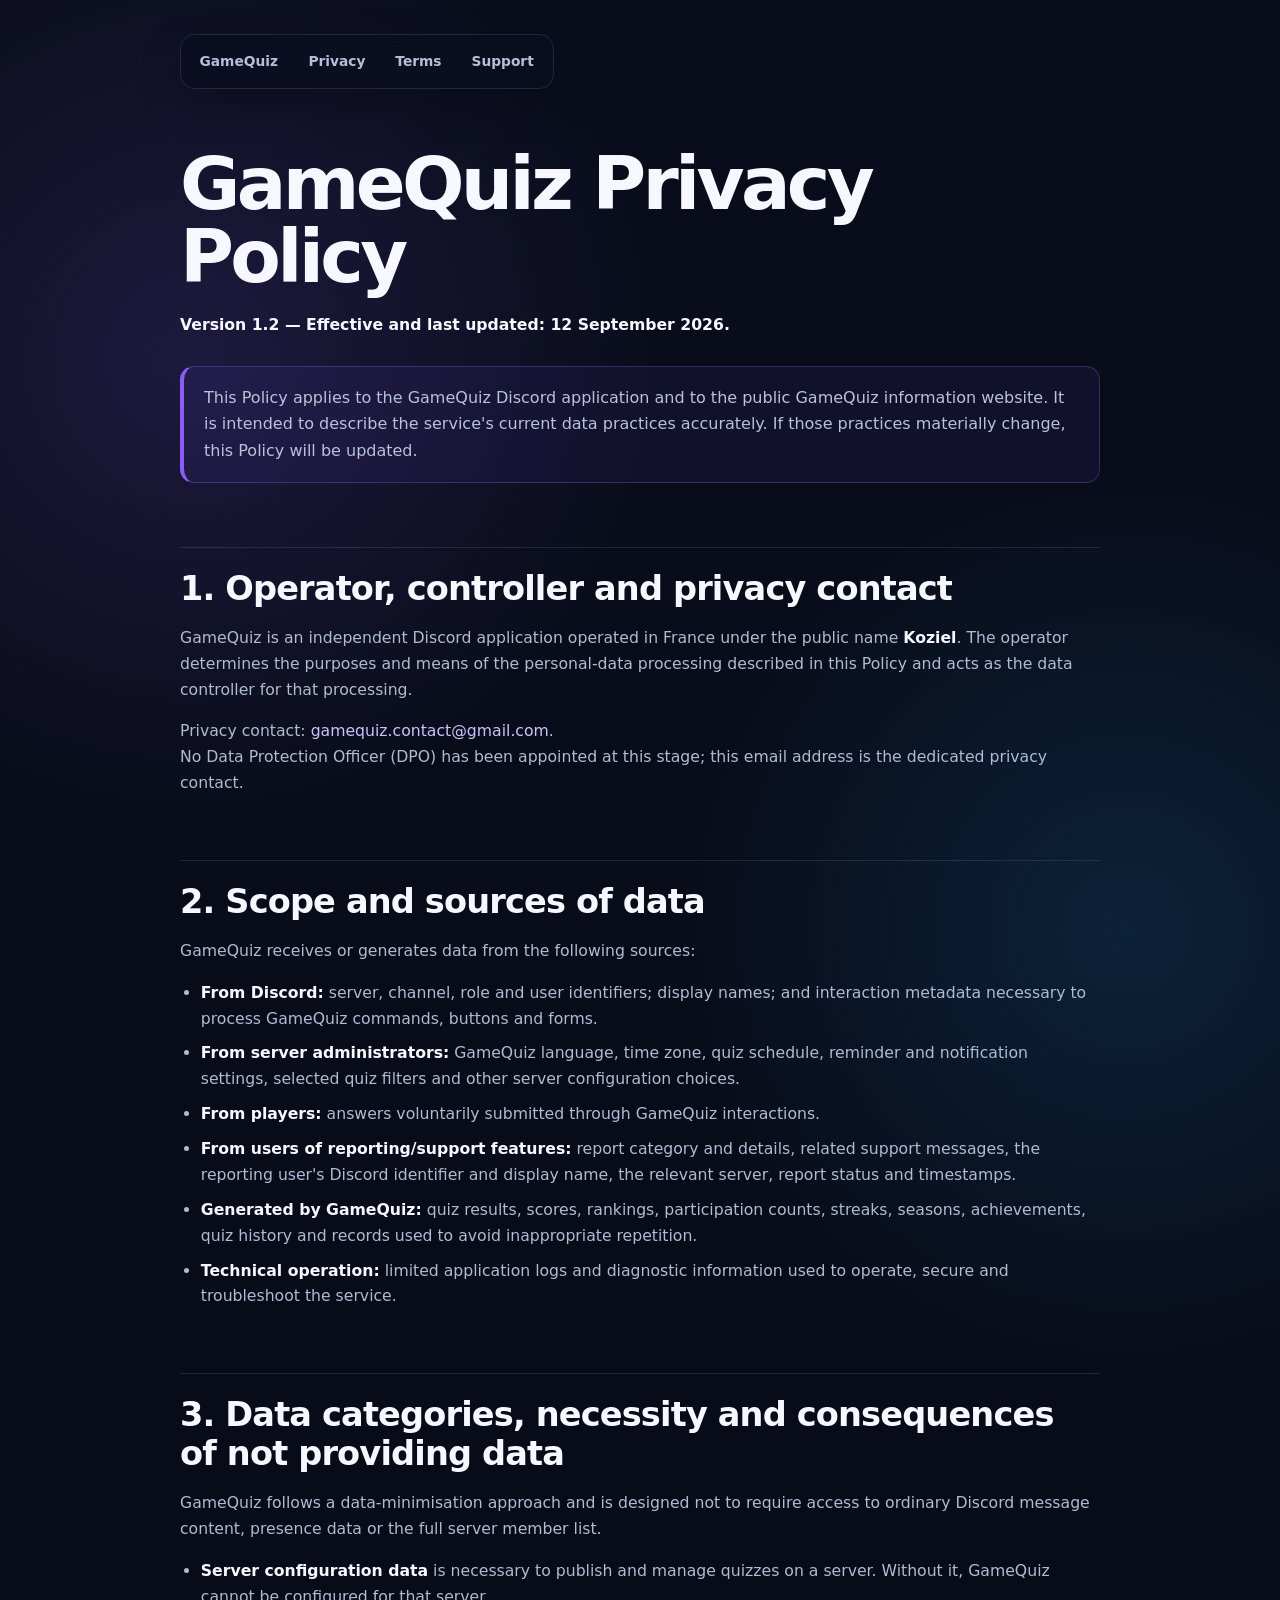
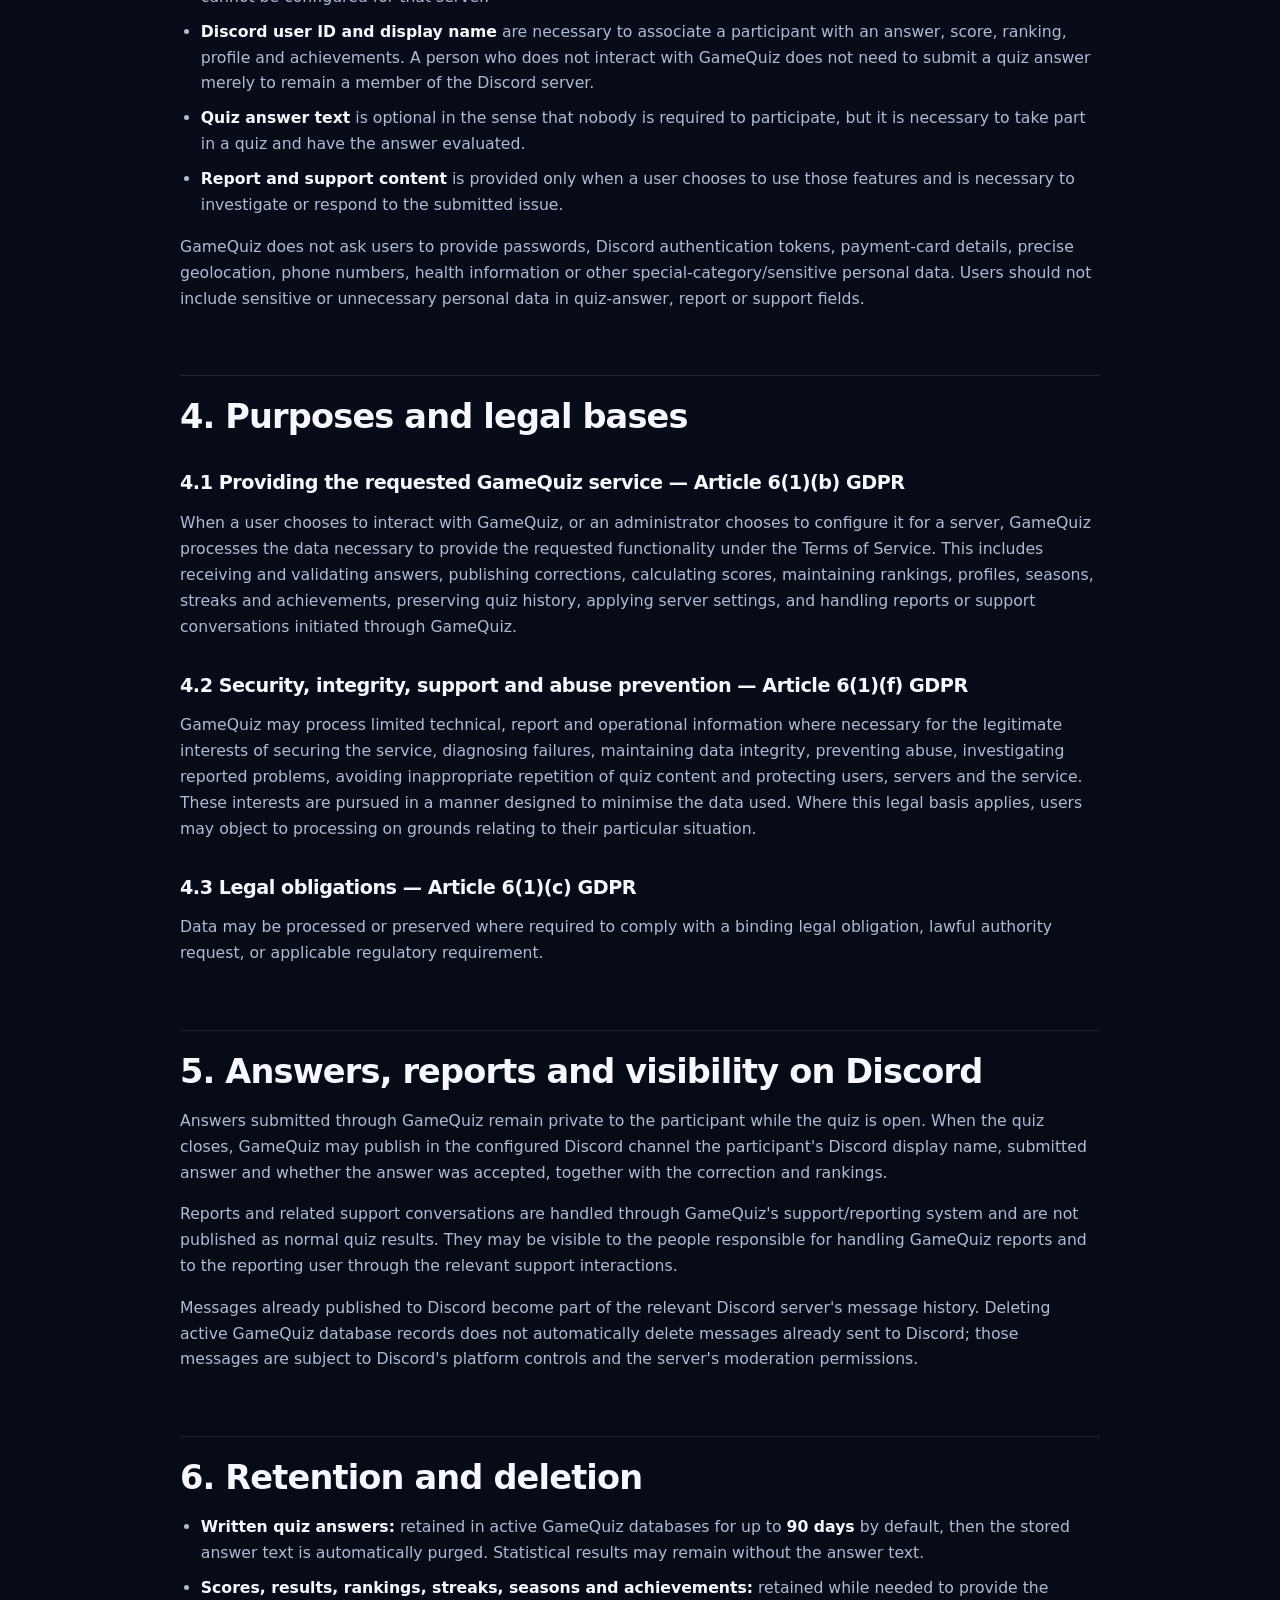
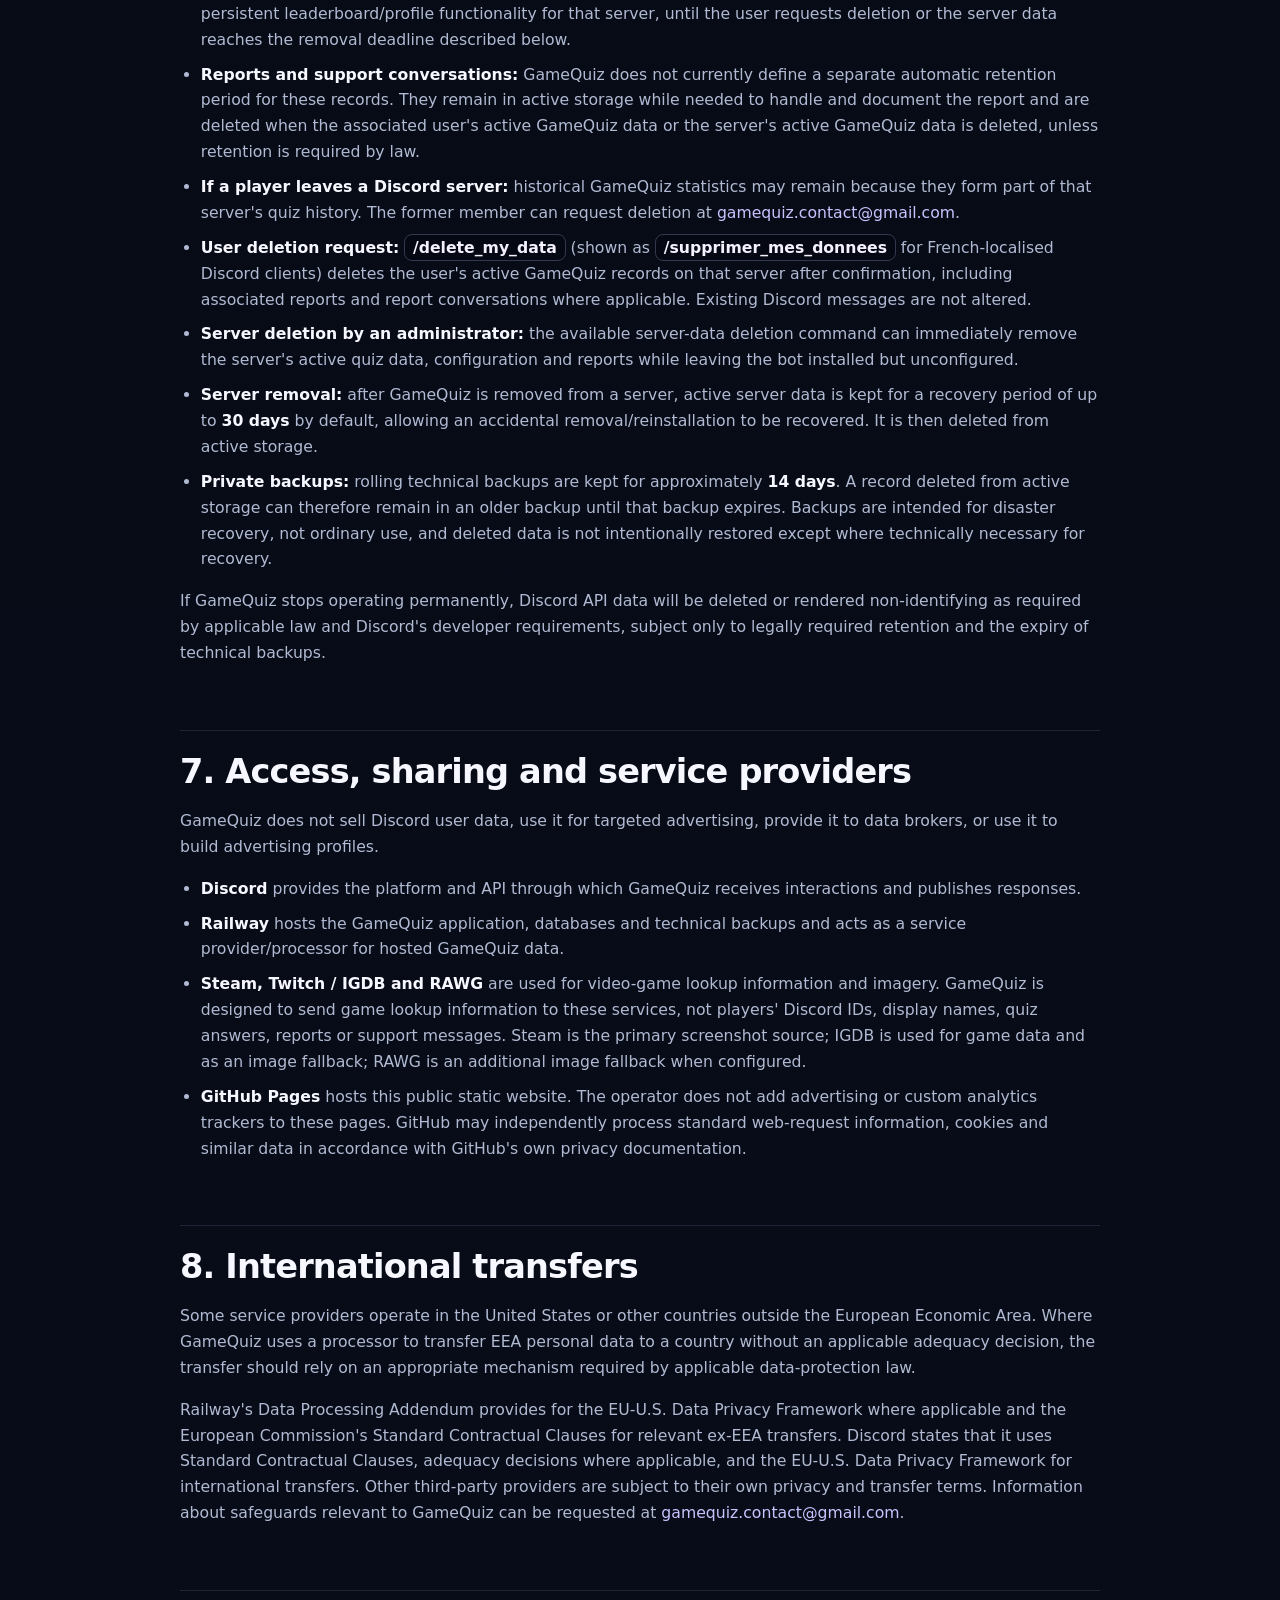
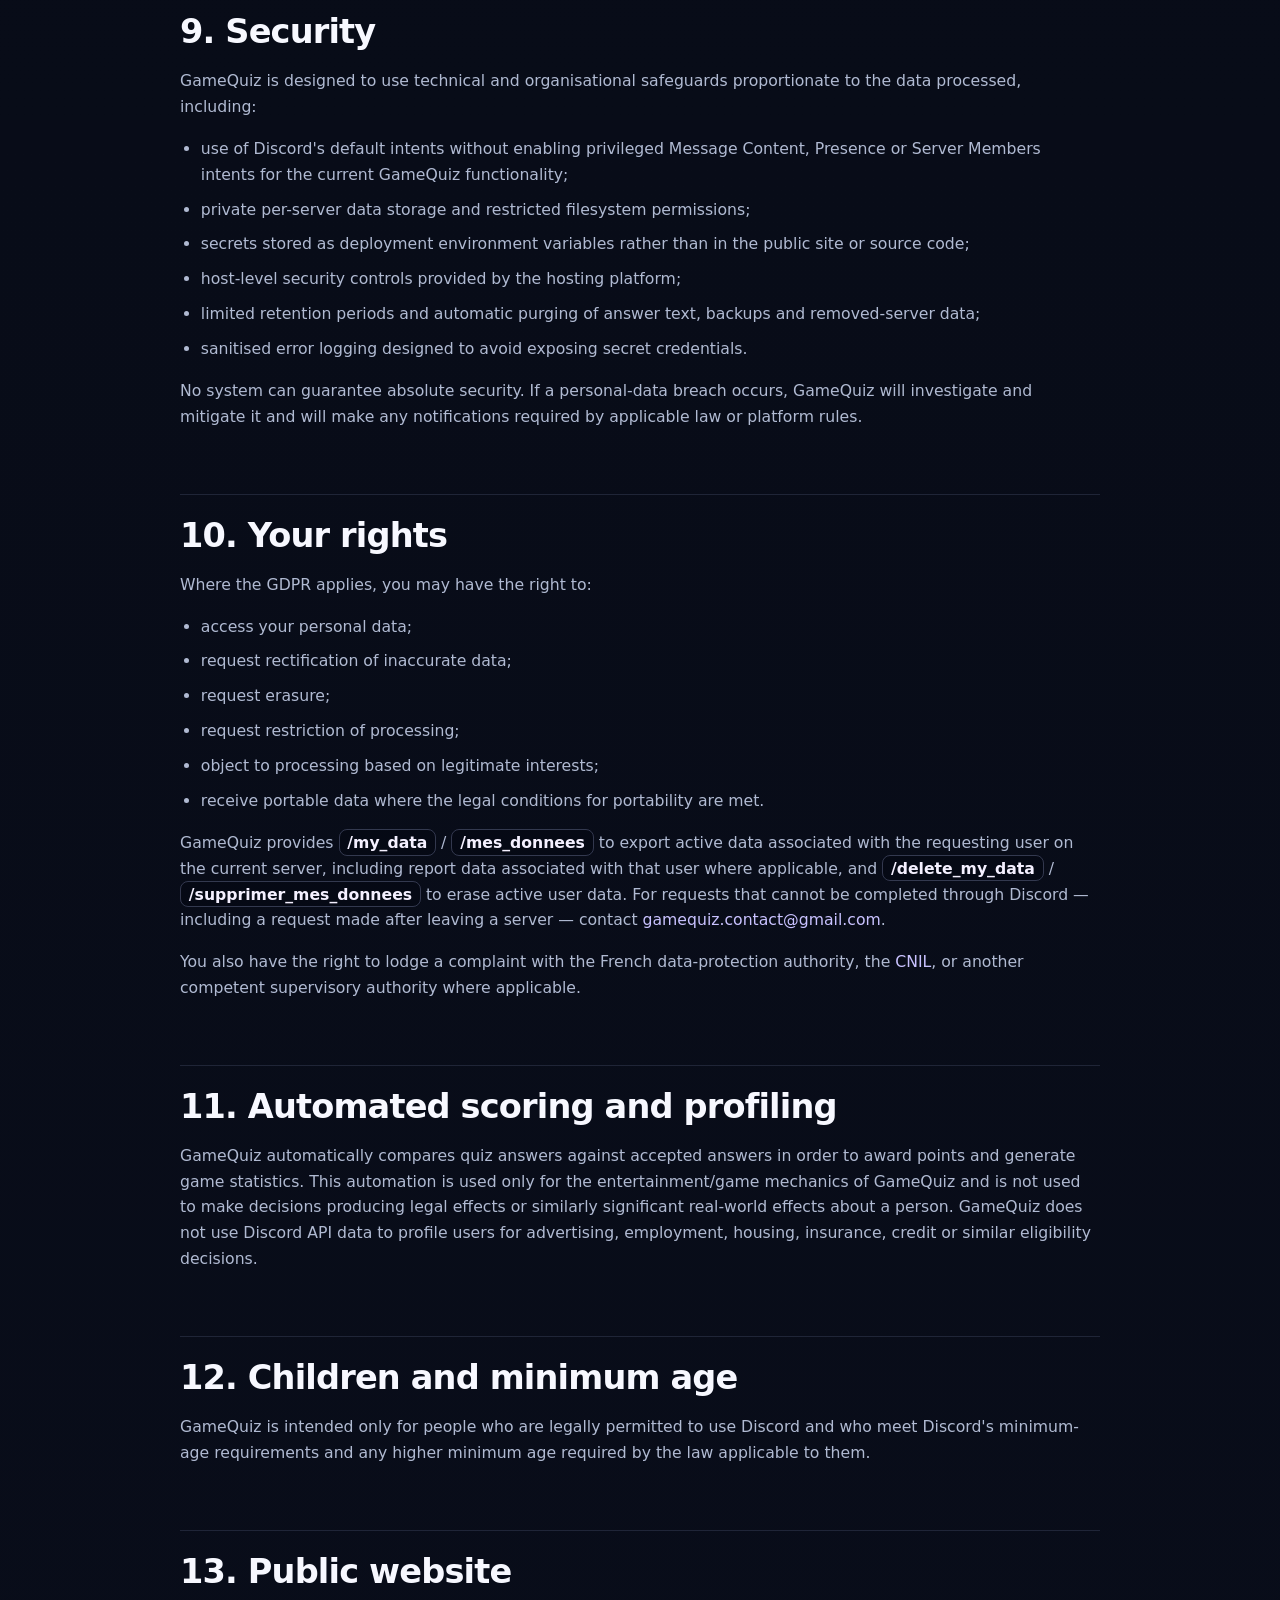
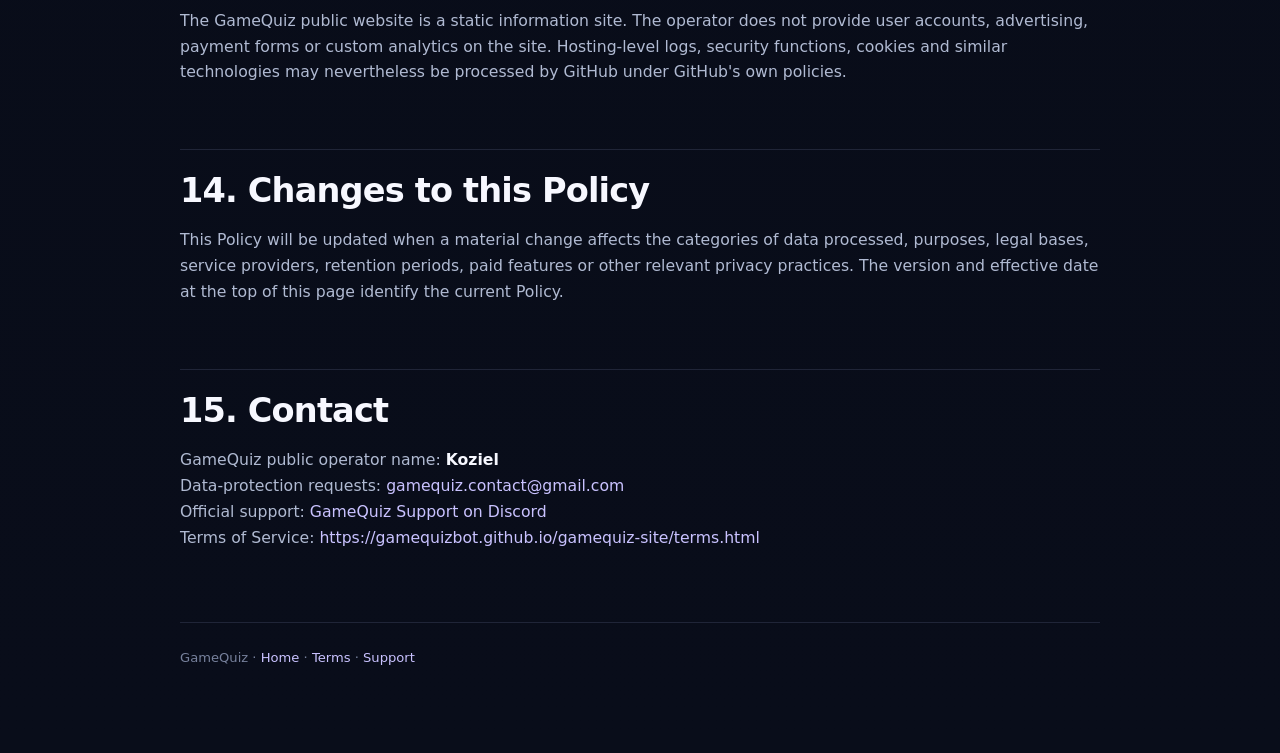
==== commit 6f190dbc: "Add files via upload" ====
--- a/privacy.html
+++ b/privacy.html
@@ -14,136 +14,116 @@
 <a href="terms.html">Terms</a>
 <a href="support.html">Support</a>
 </nav>
+
 <h1>GameQuiz Privacy Policy</h1>
-<p><strong>Version 1.1 — Effective and last updated: 27 August 2026.</strong></p>
+<p><strong>Version 1.2 — Effective and last updated: 12 September 2026.</strong></p>
 <div class="notice">This Policy applies to the GameQuiz Discord application and to the public GameQuiz information website. It is intended to describe the service's current data practices accurately. If those practices materially change, this Policy will be updated.</div>
-<h2>1. Controller and privacy contact</h2>
-<p>GameQuiz is operated in France by <strong>Pierre-André Giorgifani</strong>, who acts as the data controller for the personal data processed specifically to operate GameQuiz.</p>
+
+<h2>1. Operator, controller and privacy contact</h2>
+<p>GameQuiz is an independent Discord application operated in France under the public name <strong>Koziel</strong>. The operator determines the purposes and means of the personal-data processing described in this Policy and acts as the data controller for that processing.</p>
 <p>Privacy contact: <a href="mailto:gamequiz.contact@gmail.com">gamequiz.contact@gmail.com</a>.<br>No Data Protection Officer (DPO) has been appointed at this stage; this email address is the dedicated privacy contact.</p>
+
 <h2>2. Scope and sources of data</h2>
 <p>GameQuiz receives or generates data from the following sources:</p>
 <ul>
-<li><strong>From Discord:</strong> server, channel, role and user identifiers; display names; interaction metadata necessary to process GameQuiz commands and buttons.</li>
-<li><strong>From server administrators:</strong> GameQuiz language, time zone, quiz schedule, notification role and other server configuration choices.</li>
+<li><strong>From Discord:</strong> server, channel, role and user identifiers; display names; and interaction metadata necessary to process GameQuiz commands, buttons and forms.</li>
+<li><strong>From server administrators:</strong> GameQuiz language, time zone, quiz schedule, reminder and notification settings, selected quiz filters and other server configuration choices.</li>
 <li><strong>From players:</strong> answers voluntarily submitted through GameQuiz interactions.</li>
-<li><strong>Generated by GameQuiz:</strong> quiz results, scores, rankings, participation counts, streaks, seasons, achievements and technical quiz history.</li>
+<li><strong>From users of reporting/support features:</strong> report category and details, related support messages, the reporting user's Discord identifier and display name, the relevant server, report status and timestamps.</li>
+<li><strong>Generated by GameQuiz:</strong> quiz results, scores, rankings, participation counts, streaks, seasons, achievements, quiz history and records used to avoid inappropriate repetition.</li>
+<li><strong>Technical operation:</strong> limited application logs and diagnostic information used to operate, secure and troubleshoot the service.</li>
 </ul>
+
 <h2>3. Data categories, necessity and consequences of not providing data</h2>
 <p>GameQuiz follows a data-minimisation approach and is designed not to require access to ordinary Discord message content, presence data or the full server member list.</p>
 <ul>
 <li><strong>Server configuration data</strong> is necessary to publish and manage quizzes on a server. Without it, GameQuiz cannot be configured for that server.</li>
-<li><strong>Discord user ID and display name</strong> are necessary to associate a participant with an answer, score, ranking and achievements. A person who does not interact with GameQuiz does not need to provide a quiz answer or create a GameQuiz player record merely to remain a member of the Discord server.</li>
+<li><strong>Discord user ID and display name</strong> are necessary to associate a participant with an answer, score, ranking, profile and achievements. A person who does not interact with GameQuiz does not need to submit a quiz answer merely to remain a member of the Discord server.</li>
 <li><strong>Quiz answer text</strong> is optional in the sense that nobody is required to participate, but it is necessary to take part in a quiz and have the answer evaluated.</li>
+<li><strong>Report and support content</strong> is provided only when a user chooses to use those features and is necessary to investigate or respond to the submitted issue.</li>
 </ul>
-<p>GameQuiz does not ask users to provide passwords, Discord authentication tokens, payment-card details, precise geolocation, phone numbers, health information or other special-category/sensitive personal data. Users should not include sensitive personal data in quiz-answer fields.</p>
+<p>GameQuiz does not ask users to provide passwords, Discord authentication tokens, payment-card details, precise geolocation, phone numbers, health information or other special-category/sensitive personal data. Users should not include sensitive or unnecessary personal data in quiz-answer, report or support fields.</p>
+
 <h2>4. Purposes and legal bases</h2>
 <h3>4.1 Providing the requested GameQuiz service — Article 6(1)(b) GDPR</h3>
-<p>When a user chooses to interact with GameQuiz, or an administrator chooses to configure it for a server, GameQuiz processes the data necessary to provide the requested functionality under these Terms of Service. This includes receiving answers, validating them, publishing corrections, calculating scores, maintaining rankings, profiles, seasons, streaks and achievements, and preserving the server's quiz history.</p>
-<h3>4.2 Security, integrity and abuse prevention — Article 6(1)(f) GDPR</h3>
-<p>GameQuiz may process limited technical information where necessary for the legitimate interests of securing the service, diagnosing failures, maintaining data integrity, preventing abuse, avoiding duplicate quiz content and protecting users, servers and the service. These interests are pursued in a manner designed to minimise the data used. Where this legal basis applies, users may object to processing on grounds relating to their particular situation.</p>
+<p>When a user chooses to interact with GameQuiz, or an administrator chooses to configure it for a server, GameQuiz processes the data necessary to provide the requested functionality under the Terms of Service. This includes receiving and validating answers, publishing corrections, calculating scores, maintaining rankings, profiles, seasons, streaks and achievements, preserving quiz history, applying server settings, and handling reports or support conversations initiated through GameQuiz.</p>
+
+<h3>4.2 Security, integrity, support and abuse prevention — Article 6(1)(f) GDPR</h3>
+<p>GameQuiz may process limited technical, report and operational information where necessary for the legitimate interests of securing the service, diagnosing failures, maintaining data integrity, preventing abuse, investigating reported problems, avoiding inappropriate repetition of quiz content and protecting users, servers and the service. These interests are pursued in a manner designed to minimise the data used. Where this legal basis applies, users may object to processing on grounds relating to their particular situation.</p>
+
 <h3>4.3 Legal obligations — Article 6(1)(c) GDPR</h3>
 <p>Data may be processed or preserved where required to comply with a binding legal obligation, lawful authority request, or applicable regulatory requirement.</p>
-<h2>5. Answers, corrections and visibility on Discord</h2>
+
+<h2>5. Answers, reports and visibility on Discord</h2>
 <p>Answers submitted through GameQuiz remain private to the participant while the quiz is open. When the quiz closes, GameQuiz may publish in the configured Discord channel the participant's Discord display name, submitted answer and whether the answer was accepted, together with the correction and rankings.</p>
+<p>Reports and related support conversations are handled through GameQuiz's support/reporting system and are not published as normal quiz results. They may be visible to the people responsible for handling GameQuiz reports and to the reporting user through the relevant support interactions.</p>
 <p>Messages already published to Discord become part of the relevant Discord server's message history. Deleting active GameQuiz database records does not automatically delete messages already sent to Discord; those messages are subject to Discord's platform controls and the server's moderation permissions.</p>
+
 <h2>6. Retention and deletion</h2>
 <ul>
 <li><strong>Written quiz answers:</strong> retained in active GameQuiz databases for up to <strong>90 days</strong> by default, then the stored answer text is automatically purged. Statistical results may remain without the answer text.</li>
 <li><strong>Scores, results, rankings, streaks, seasons and achievements:</strong> retained while needed to provide the persistent leaderboard/profile functionality for that server, until the user requests deletion or the server data reaches the removal deadline described below.</li>
+<li><strong>Reports and support conversations:</strong> GameQuiz does not currently define a separate automatic retention period for these records. They remain in active storage while needed to handle and document the report and are deleted when the associated user's active GameQuiz data or the server's active GameQuiz data is deleted, unless retention is required by law.</li>
 <li><strong>If a player leaves a Discord server:</strong> historical GameQuiz statistics may remain because they form part of that server's quiz history. The former member can request deletion at <a href="mailto:gamequiz.contact@gmail.com">gamequiz.contact@gmail.com</a>.</li>
-<li><strong>User deletion request:</strong> <code>/delete_my_data</code> (shown as <code>/supprimer_mes_donnees</code> for French-localised Discord clients) deletes the user's active GameQuiz records on that server immediately after confirmation. Existing Discord correction messages are not altered.</li>
+<li><strong>User deletion request:</strong> <code>/delete_my_data</code> (shown as <code>/supprimer_mes_donnees</code> for French-localised Discord clients) deletes the user's active GameQuiz records on that server after confirmation, including associated reports and report conversations where applicable. Existing Discord messages are not altered.</li>
+<li><strong>Server deletion by an administrator:</strong> the available server-data deletion command can immediately remove the server's active quiz data, configuration and reports while leaving the bot installed but unconfigured.</li>
 <li><strong>Server removal:</strong> after GameQuiz is removed from a server, active server data is kept for a recovery period of up to <strong>30 days</strong> by default, allowing an accidental removal/reinstallation to be recovered. It is then deleted from active storage.</li>
 <li><strong>Private backups:</strong> rolling technical backups are kept for approximately <strong>14 days</strong>. A record deleted from active storage can therefore remain in an older backup until that backup expires. Backups are intended for disaster recovery, not ordinary use, and deleted data is not intentionally restored except where technically necessary for recovery.</li>
 </ul>
 <p>If GameQuiz stops operating permanently, Discord API data will be deleted or rendered non-identifying as required by applicable law and Discord's developer requirements, subject only to legally required retention and the expiry of technical backups.</p>
+
 <h2>7. Access, sharing and service providers</h2>
 <p>GameQuiz does not sell Discord user data, use it for targeted advertising, provide it to data brokers, or use it to build advertising profiles.</p>
 <ul>
 <li><strong>Discord</strong> provides the platform and API through which GameQuiz receives interactions and publishes responses.</li>
 <li><strong>Railway</strong> hosts the GameQuiz application, databases and technical backups and acts as a service provider/processor for hosted GameQuiz data.</li>
-<li><strong>Twitch / IGDB</strong> are used to retrieve video-game information and imagery. GameQuiz sends game lookup information to these services; it is designed not to send players' Discord IDs, display names or quiz answers to IGDB for those lookups.</li>
-<li><strong>GitHub Pages</strong> hosts this public static website. The operator does not add advertising or custom analytics trackers to these pages. GitHub may independently process standard web-request information and cookies in accordance with GitHub's own privacy documentation.</li>
+<li><strong>Steam, Twitch / IGDB and RAWG</strong> are used for video-game lookup information and imagery. GameQuiz is designed to send game lookup information to these services, not players' Discord IDs, display names, quiz answers, reports or support messages. Steam is the primary screenshot source; IGDB is used for game data and as an image fallback; RAWG is an additional image fallback when configured.</li>
+<li><strong>GitHub Pages</strong> hosts this public static website. The operator does not add advertising or custom analytics trackers to these pages. GitHub may independently process standard web-request information, cookies and similar data in accordance with GitHub's own privacy documentation.</li>
 </ul>
+
 <h2>8. International transfers</h2>
-<p>Some service providers operate in the United States or other countries outside the European Economic Area. Where GameQuiz uses a processor to transfer EEA personal data to a country without an applicable adequacy decision, the transfer is intended to rely on an appropriate GDPR transfer mechanism.</p>
-<p>Railway's Data Processing Addendum provides for the EU-U.S. Data Privacy Framework where applicable and the European Commission's Standard Contractual Clauses for relevant ex-EEA transfers. Discord states that it uses Standard Contractual Clauses, adequacy decisions where applicable, and the EU-U.S. Data Privacy Framework for international transfers. Information about the safeguards relevant to GameQuiz can be requested at <a href="mailto:gamequiz.contact@gmail.com">gamequiz.contact@gmail.com</a>.</p>
+<p>Some service providers operate in the United States or other countries outside the European Economic Area. Where GameQuiz uses a processor to transfer EEA personal data to a country without an applicable adequacy decision, the transfer should rely on an appropriate mechanism required by applicable data-protection law.</p>
+<p>Railway's Data Processing Addendum provides for the EU-U.S. Data Privacy Framework where applicable and the European Commission's Standard Contractual Clauses for relevant ex-EEA transfers. Discord states that it uses Standard Contractual Clauses, adequacy decisions where applicable, and the EU-U.S. Data Privacy Framework for international transfers. Other third-party providers are subject to their own privacy and transfer terms. Information about safeguards relevant to GameQuiz can be requested at <a href="mailto:gamequiz.contact@gmail.com">gamequiz.contact@gmail.com</a>.</p>
+
 <h2>9. Security</h2>
 <p>GameQuiz is designed to use technical and organisational safeguards proportionate to the data processed, including:</p>
 <ul>
-<li>no privileged Discord Message Content, Presence or Server Members intent for the current GameQuiz functionality;</li>
+<li>use of Discord's default intents without enabling privileged Message Content, Presence or Server Members intents for the current GameQuiz functionality;</li>
 <li>private per-server data storage and restricted filesystem permissions;</li>
-<li>secrets stored as deployment environment variables rather than in the public source/site;</li>
-<li>host-level protections including encryption at rest for hosted project data;</li>
+<li>secrets stored as deployment environment variables rather than in the public site or source code;</li>
+<li>host-level security controls provided by the hosting platform;</li>
 <li>limited retention periods and automatic purging of answer text, backups and removed-server data;</li>
-<li>sanitised error logging intended to avoid exposing secret credentials.</li>
+<li>sanitised error logging designed to avoid exposing secret credentials.</li>
 </ul>
-<p>No system can guarantee absolute security. If a personal-data breach occurs, GameQuiz will investigate, mitigate it and notify Discord, affected users and/or competent authorities where required by applicable law or platform rules.</p>
+<p>No system can guarantee absolute security. If a personal-data breach occurs, GameQuiz will investigate and mitigate it and will make any notifications required by applicable law or platform rules.</p>
+
 <h2>10. Your rights</h2>
 <p>Where the GDPR applies, you may have the right to:</p>
-<ul><li>access your personal data;</li><li>request rectification of inaccurate data;</li><li>request erasure;</li><li>request restriction of processing;</li><li>object to processing based on legitimate interests;</li><li>receive portable data where the legal conditions for portability are met.</li></ul>
-<p>GameQuiz provides <code>/my_data</code> / <code>/mes_donnees</code> to export active data associated with the requesting user on the current server and <code>/delete_my_data</code> / <code>/supprimer_mes_donnees</code> to erase active user data. For requests that cannot be completed through Discord — including a request made after leaving a server — contact <a href="mailto:gamequiz.contact@gmail.com">gamequiz.contact@gmail.com</a>.</p>
+<ul>
+<li>access your personal data;</li>
+<li>request rectification of inaccurate data;</li>
+<li>request erasure;</li>
+<li>request restriction of processing;</li>
+<li>object to processing based on legitimate interests;</li>
+<li>receive portable data where the legal conditions for portability are met.</li>
+</ul>
+<p>GameQuiz provides <code>/my_data</code> / <code>/mes_donnees</code> to export active data associated with the requesting user on the current server, including report data associated with that user where applicable, and <code>/delete_my_data</code> / <code>/supprimer_mes_donnees</code> to erase active user data. For requests that cannot be completed through Discord — including a request made after leaving a server — contact <a href="mailto:gamequiz.contact@gmail.com">gamequiz.contact@gmail.com</a>.</p>
 <p>You also have the right to lodge a complaint with the French data-protection authority, the <a href="https://www.cnil.fr/">CNIL</a>, or another competent supervisory authority where applicable.</p>
+
 <h2>11. Automated scoring and profiling</h2>
 <p>GameQuiz automatically compares quiz answers against accepted answers in order to award points and generate game statistics. This automation is used only for the entertainment/game mechanics of GameQuiz and is not used to make decisions producing legal effects or similarly significant real-world effects about a person. GameQuiz does not use Discord API data to profile users for advertising, employment, housing, insurance, credit or similar eligibility decisions.</p>
+
 <h2>12. Children and minimum age</h2>
 <p>GameQuiz is intended only for people who are legally permitted to use Discord and who meet Discord's minimum-age requirements and any higher minimum age required by the law applicable to them.</p>
+
 <h2>13. Public website</h2>
-<p>The GameQuiz public website is a static information site. The operator does not provide user accounts, advertising, payment forms or custom analytics on the site. Hosting-level logs, security functions and cookies may nevertheless be processed by GitHub under GitHub's own policies.</p>
+<p>The GameQuiz public website is a static information site. The operator does not provide user accounts, advertising, payment forms or custom analytics on the site. Hosting-level logs, security functions, cookies and similar technologies may nevertheless be processed by GitHub under GitHub's own policies.</p>
+
 <h2>14. Changes to this Policy</h2>
 <p>This Policy will be updated when a material change affects the categories of data processed, purposes, legal bases, service providers, retention periods, paid features or other relevant privacy practices. The version and effective date at the top of this page identify the current Policy.</p>
+
 <h2>15. Contact</h2>
-<p>Data-protection requests: <a href="mailto:gamequiz.contact@gmail.com">gamequiz.contact@gmail.com</a><br>Official support: <a href="https://discord.gg/eeuk8C4dnR">GameQuiz Support on Discord</a><br>Terms of Service: <a href="terms.html">https://gamequizbot.github.io/gamequiz-site/terms.html</a></p>
-<section class="lang" lang="fr">
-<h1>Politique de confidentialité GameQuiz</h1>
-<p><strong>Version 1.1 — En vigueur et dernière mise à jour : 27 août 2026.</strong></p>
-<div class="notice">Cette politique s'applique à l'application Discord GameQuiz et au site public d'information GameQuiz. Elle décrit les pratiques actuelles du service. En cas de modification substantielle de ces pratiques, la politique sera mise à jour.</div>
-<h2>1. Responsable du traitement et contact</h2>
-<p>GameQuiz est exploité en France par <strong>Pierre-André Giorgifani</strong>, responsable du traitement des données personnelles traitées spécifiquement pour faire fonctionner GameQuiz.</p>
-<p>Contact dédié à la protection des données : <a href="mailto:gamequiz.contact@gmail.com">gamequiz.contact@gmail.com</a>.<br>Aucun délégué à la protection des données (DPO) n'est désigné à ce stade ; cette adresse constitue le point de contact dédié.</p>
-<h2>2. Sources des données</h2>
-<ul><li><strong>Discord :</strong> identifiants du serveur, des salons, des rôles et des utilisateurs, noms d'affichage et métadonnées d'interaction nécessaires aux commandes et boutons GameQuiz.</li><li><strong>Administrateurs du serveur :</strong> langue, fuseau horaire, horaires, rôle de notification et autres réglages GameQuiz.</li><li><strong>Joueurs :</strong> réponses volontairement envoyées via les interactions GameQuiz.</li><li><strong>GameQuiz :</strong> résultats, scores, classements, participations, séries, saisons, trophées et historique technique des quiz.</li></ul>
-<h2>3. Données nécessaires ou facultatives</h2>
-<p>GameQuiz applique un principe de minimisation et est conçu pour ne pas nécessiter l'accès au contenu des messages Discord ordinaires, aux données de présence ou à la liste complète des membres d'un serveur.</p>
-<ul><li>Les <strong>données de configuration</strong> sont nécessaires pour faire fonctionner GameQuiz sur un serveur. Sans elles, le bot ne peut pas être configuré.</li><li>L'<strong>identifiant Discord et le nom d'affichage</strong> sont nécessaires pour rattacher une participation à une réponse, un score, un classement et des trophées.</li><li>Le <strong>texte d'une réponse</strong> n'est fourni que si la personne choisit de participer ; il est alors nécessaire pour évaluer la réponse et attribuer le résultat.</li></ul>
-<p>GameQuiz ne demande pas les mots de passe Discord, jetons de connexion, données bancaires, localisation précise, numéros de téléphone, données de santé ou autres données sensibles. Il est demandé aux utilisateurs de ne pas saisir de données sensibles dans le champ de réponse d'un quiz.</p>
-<h2>4. Finalités et bases légales</h2>
-<h3>4.1 Fourniture du service demandé — article 6(1)(b) du RGPD</h3>
-<p>Lorsqu'un utilisateur choisit d'interagir avec GameQuiz ou qu'un administrateur configure le bot, les données nécessaires sont traitées pour fournir le service prévu par les présentes Conditions d'utilisation : réception et validation des réponses, corrections, scores, classements, profils, saisons, séries, trophées et historique du serveur.</p>
-<h3>4.2 Sécurité, intégrité et prévention des abus — article 6(1)(f) du RGPD</h3>
-<p>GameQuiz peut traiter des informations techniques limitées lorsque cela est nécessaire aux intérêts légitimes consistant à sécuriser le service, diagnostiquer les pannes, préserver l'intégrité des données, empêcher les abus, éviter les répétitions de contenu et protéger les utilisateurs, les serveurs et GameQuiz. Lorsque cette base légale s'applique, la personne concernée peut s'opposer au traitement pour des raisons tenant à sa situation particulière.</p>
-<h3>4.3 Obligations légales — article 6(1)(c) du RGPD</h3>
-<p>Certaines données peuvent être traitées ou conservées lorsqu'une obligation légale, une demande légalement contraignante d'une autorité ou une exigence réglementaire applicable l'impose.</p>
-<h2>5. Réponses, corrections et visibilité sur Discord</h2>
-<p>Les réponses restent privées pendant l'ouverture du quiz. À la fermeture, GameQuiz peut publier dans le salon configuré le nom d'affichage Discord du participant, sa réponse, son résultat, ainsi que la correction et les classements.</p>
-<p>Les messages déjà publiés sur Discord font ensuite partie de l'historique du serveur concerné. La suppression des données actives de GameQuiz ne supprime pas automatiquement les messages déjà envoyés à Discord. Ils relèvent des outils de Discord et des permissions de modération du serveur.</p>
-<h2>6. Durées de conservation et suppression</h2>
-<ul><li><strong>Texte des réponses :</strong> jusqu'à <strong>90 jours</strong> par défaut dans les bases actives, puis suppression automatique du texte. Les statistiques peuvent rester sans le texte de la réponse.</li><li><strong>Scores, résultats, classements, séries, saisons et trophées :</strong> conservés tant qu'ils sont nécessaires au classement/profil persistant du serveur, jusqu'à une demande de suppression de l'utilisateur ou jusqu'à la suppression des données du serveur.</li><li><strong>Départ d'un membre du serveur :</strong> ses statistiques historiques peuvent rester dans l'historique GameQuiz du serveur. Une suppression peut être demandée ensuite à <a href="mailto:gamequiz.contact@gmail.com">gamequiz.contact@gmail.com</a>.</li><li><strong>Suppression par l'utilisateur :</strong> <code>/supprimer_mes_donnees</code> (ou <code>/delete_my_data</code> selon la langue Discord) efface, après confirmation, les enregistrements GameQuiz actifs de l'utilisateur sur le serveur concerné. Les anciens messages Discord ne sont pas modifiés.</li><li><strong>Retrait de GameQuiz d'un serveur :</strong> les données actives sont conservées pendant une période de récupération pouvant aller jusqu'à <strong>30 jours</strong> par défaut, notamment pour permettre de récupérer une suppression/réinstallation accidentelle, puis elles sont supprimées du stockage actif.</li><li><strong>Sauvegardes privées :</strong> conservation glissante d'environ <strong>14 jours</strong>. Une donnée supprimée de la base active peut donc subsister dans une ancienne sauvegarde jusqu'à son expiration. Ces sauvegardes sont destinées à la reprise après incident et non à l'utilisation courante.</li></ul>
-<p>Si GameQuiz cesse définitivement son activité, les données issues de l'API Discord seront supprimées ou rendues non identifiantes conformément aux règles applicables, sous réserve des obligations légales de conservation et de l'expiration normale des sauvegardes techniques.</p>
-<h2>7. Destinataires et prestataires</h2>
-<p>GameQuiz ne vend pas les données des utilisateurs Discord, ne les utilise pas pour de la publicité ciblée, ne les fournit pas à des courtiers en données et ne constitue pas de profils publicitaires.</p>
-<ul><li><strong>Discord</strong> fournit la plateforme et l'API permettant de recevoir les interactions et publier les réponses.</li><li><strong>Railway</strong> héberge l'application, les bases GameQuiz et les sauvegardes techniques et intervient comme prestataire/sous-traitant pour ces données hébergées.</li><li><strong>Twitch / IGDB</strong> fournissent des informations et images de jeux. Les requêtes sont conçues pour transmettre des informations de recherche sur les jeux, et non les identifiants Discord, noms d'affichage ou réponses des joueurs.</li><li><strong>GitHub Pages</strong> héberge le site public statique. L'exploitant n'ajoute ni publicité ni outil d'analyse personnalisé. GitHub peut traiter de manière indépendante les requêtes web standard et certains cookies selon ses propres politiques.</li></ul>
-<h2>8. Transferts internationaux</h2>
-<p>Certains prestataires sont établis aux États-Unis ou peuvent traiter des données en dehors de l'Espace économique européen. Lorsqu'un prestataire de GameQuiz traite des données personnelles de l'EEE dans un pays ne bénéficiant pas d'une décision d'adéquation applicable, le transfert est destiné à reposer sur un mécanisme conforme au chapitre V du RGPD.</p>
-<p>L'avenant de traitement des données de Railway prévoit notamment le Data Privacy Framework lorsqu'il est applicable et les clauses contractuelles types de la Commission européenne pour les transferts concernés. Discord indique utiliser des clauses contractuelles types, des décisions d'adéquation lorsqu'elles sont disponibles et le Data Privacy Framework. Des informations sur les garanties applicables peuvent être demandées à <a href="mailto:gamequiz.contact@gmail.com">gamequiz.contact@gmail.com</a>.</p>
-<h2>9. Sécurité</h2>
-<p>GameQuiz est conçu avec des mesures techniques et organisationnelles proportionnées, notamment :</p>
-<ul><li>absence d'utilisation des intents Discord privilégiés Message Content, Presence et Server Members pour les fonctions actuelles ;</li><li>stockage privé séparé par serveur et permissions de fichiers restrictives ;</li><li>secrets conservés dans les variables d'environnement de déploiement et non dans le site/source public ;</li><li>protections de l'hébergeur incluant le chiffrement au repos des données de projet hébergées ;</li><li>durées de conservation limitées et purges automatiques ;</li><li>journalisation d'erreurs conçue pour masquer les identifiants secrets.</li></ul>
-<p>Aucun système ne garantit une sécurité absolue. En cas de violation de données personnelles, GameQuiz prendra les mesures de limitation et de remédiation appropriées et notifiera Discord, les personnes concernées et/ou les autorités compétentes lorsque la loi ou les règles de la plateforme l'exigent.</p>
-<h2>10. Vos droits</h2>
-<p>Lorsque le RGPD s'applique, vous pouvez notamment disposer des droits suivants :</p>
-<ul><li>accès ;</li><li>rectification ;</li><li>effacement ;</li><li>limitation du traitement ;</li><li>opposition lorsque le traitement repose sur l'intérêt légitime ;</li><li>portabilité lorsque ses conditions légales sont réunies.</li></ul>
-<p><code>/mes_donnees</code> / <code>/my_data</code> permet d'exporter les données actives associées au compte sur le serveur concerné et <code>/supprimer_mes_donnees</code> / <code>/delete_my_data</code> permet de les effacer. Pour une demande impossible à effectuer depuis Discord, notamment après avoir quitté un serveur : <a href="mailto:gamequiz.contact@gmail.com">gamequiz.contact@gmail.com</a>.</p>
-<p>Vous pouvez également introduire une réclamation auprès de la <a href="https://www.cnil.fr/">Commission nationale de l'informatique et des libertés (CNIL)</a> ou d'une autre autorité de contrôle compétente.</p>
-<h2>11. Validation automatisée et profilage</h2>
-<p>GameQuiz compare automatiquement les réponses aux réponses acceptées afin d'attribuer les points et statistiques du jeu. Cette automatisation sert uniquement aux mécaniques de divertissement de GameQuiz et ne produit pas d'effet juridique ni d'effet similaire significatif dans la vie réelle. Les données Discord ne sont pas utilisées pour du profilage publicitaire ni pour des décisions d'emploi, logement, assurance, crédit ou assimilées.</p>
-<h2>12. Mineurs et âge minimum</h2>
-<p>GameQuiz est réservé aux personnes autorisées à utiliser Discord et respectant l'âge minimum prévu par Discord, ainsi que tout âge minimum supérieur imposé par la législation qui leur est applicable.</p>
-<h2>13. Site public</h2>
-<p>Le site GameQuiz est un site statique d'information. L'exploitant n'y ajoute pas de compte utilisateur, publicité, formulaire de paiement ni outil d'analyse personnalisé. GitHub peut néanmoins traiter des journaux d'accès, fonctions de sécurité et cookies au niveau de l'hébergement conformément à ses propres politiques.</p>
-<h2>14. Modification de la politique</h2>
-<p>La présente politique sera mise à jour en cas de modification substantielle des données traitées, finalités, bases légales, prestataires, durées de conservation, fonctionnalités payantes ou autres pratiques pertinentes. La version et la date figurant en haut de page identifient le texte en vigueur.</p>
-<h2>15. Contact</h2>
-<p>Données personnelles : <a href="mailto:gamequiz.contact@gmail.com">gamequiz.contact@gmail.com</a><br>Support officiel : <a href="https://discord.gg/eeuk8C4dnR">GameQuiz Support sur Discord</a><br>Conditions d'utilisation : <a href="terms.html">https://gamequizbot.github.io/gamequiz-site/terms.html</a></p>
-</section>
+<p>GameQuiz public operator name: <strong>Koziel</strong><br>Data-protection requests: <a href="mailto:gamequiz.contact@gmail.com">gamequiz.contact@gmail.com</a><br>Official support: <a href="https://discord.gg/eeuk8C4dnR">GameQuiz Support on Discord</a><br>Terms of Service: <a href="terms.html">https://gamequizbot.github.io/gamequiz-site/terms.html</a></p>
+
 <footer>GameQuiz · <a href="index.html">Home</a> · <a href="terms.html">Terms</a> · <a href="support.html">Support</a></footer>
 </main></body></html>
--- a/style.css
+++ b/style.css
@@ -898,3 +898,178 @@
   html { scroll-behavior: auto; }
   *, *::before, *::after { transition-duration: .01ms !important; animation-duration: .01ms !important; animation-iteration-count: 1 !important; }
 }
+
+/* ============================================================
+   GameQuiz site refresh — September 2026
+   Keeps the existing visual language while adding sections for
+   current public-bot features and real Discord previews.
+   ============================================================ */
+
+.source-pills {
+  display: flex;
+  flex-wrap: wrap;
+  gap: 8px;
+  margin-top: 18px;
+}
+.source-pills span {
+  padding: 7px 10px;
+  border: 1px solid rgba(139, 154, 211, .18);
+  border-radius: 999px;
+  background: rgba(7, 11, 25, .62);
+  color: #aeb8d2;
+  font-size: .72rem;
+  font-weight: 750;
+}
+
+.showcase-section { padding-top: 126px; }
+.showcase-grid {
+  display: grid;
+  grid-template-columns: 1.15fr .85fr;
+  gap: 18px;
+  align-items: stretch;
+}
+.showcase-card {
+  margin: 0;
+  min-width: 0;
+  display: flex;
+  flex-direction: column;
+  gap: 15px;
+  padding: 16px;
+  border: 1px solid var(--line);
+  border-radius: var(--radius-lg);
+  background:
+    radial-gradient(circle at 100% 0, rgba(90, 111, 255, .08), transparent 42%),
+    rgba(14, 20, 39, .76);
+  box-shadow: inset 0 1px 0 rgba(255,255,255,.025);
+}
+.showcase-wide { grid-column: 1 / -1; }
+.showcase-frame {
+  min-height: 260px;
+  display: grid;
+  place-items: center;
+  padding: 18px;
+  overflow: hidden;
+  border: 1px solid rgba(156, 169, 217, .12);
+  border-radius: 16px;
+  background: #090e1d;
+}
+.showcase-frame img {
+  width: auto;
+  max-width: 100%;
+  max-height: 410px;
+  object-fit: contain;
+  border-radius: 6px;
+  box-shadow: 0 18px 48px rgba(0,0,0,.34);
+}
+.showcase-tall img { max-height: 510px; }
+.showcase-card figcaption {
+  display: flex;
+  flex-wrap: wrap;
+  align-items: baseline;
+  justify-content: space-between;
+  gap: 5px 18px;
+  padding: 0 5px 3px;
+}
+.showcase-card figcaption strong { font-size: 1rem; }
+.showcase-card figcaption span { color: #8f9bb8; font-size: .82rem; }
+
+.controls-section { padding-top: 126px; }
+.control-grid {
+  display: grid;
+  grid-template-columns: repeat(3, 1fr);
+  gap: 14px;
+}
+.control-card {
+  min-height: 190px;
+  display: grid;
+  grid-template-columns: 46px 1fr;
+  align-content: start;
+  gap: 16px;
+  padding: 24px;
+  border: 1px solid var(--line);
+  border-radius: 18px;
+  background:
+    radial-gradient(circle at 100% 0, rgba(92, 82, 255, .07), transparent 42%),
+    rgba(14, 20, 39, .72);
+}
+.control-card > span {
+  width: 46px;
+  height: 46px;
+  display: grid;
+  place-items: center;
+  border: 1px solid rgba(160, 146, 255, .18);
+  border-radius: 14px;
+  background: linear-gradient(145deg, rgba(113, 82, 255, .17), rgba(30, 159, 255, .08));
+  font-size: 1.18rem;
+}
+.control-card h3 { margin: 3px 0 10px; font-size: 1.05rem; }
+.control-card p { margin: 0; font-size: .88rem; line-height: 1.65; }
+
+.trust-section { padding-top: 126px; }
+.trust-grid {
+  display: grid;
+  grid-template-columns: repeat(3, 1fr);
+  gap: 16px;
+}
+.trust-card {
+  padding: 26px;
+  border: 1px solid var(--line);
+  border-radius: var(--radius-lg);
+  background:
+    radial-gradient(circle at 100% 0, rgba(56, 216, 255, .06), transparent 42%),
+    linear-gradient(145deg, rgba(19, 26, 50, .82), rgba(12, 17, 34, .9));
+}
+.trust-card h3 { margin-bottom: 10px; }
+.trust-card p { margin: 0; font-size: .9rem; }
+.trust-note {
+  max-width: 860px;
+  margin: 20px auto 0;
+  text-align: center;
+  color: #7f8aa6;
+  font-size: .82rem;
+}
+
+body:not(.home-page) .support-grid {
+  grid-template-columns: repeat(2, minmax(0, 1fr));
+  margin-top: 28px;
+}
+body:not(.home-page) .support-grid .card {
+  margin: 0;
+  padding: 24px;
+}
+body:not(.home-page) .support-grid .card h2 {
+  margin: 0 0 12px;
+  padding: 0;
+  border: 0;
+  font-size: 1.28rem;
+}
+body:not(.home-page) .support-grid .card p:last-child { margin-bottom: 0; }
+body:not(.home-page) .support-install-card { grid-column: 1 / -1; }
+
+@media (max-width: 1040px) {
+  .control-grid { grid-template-columns: repeat(2, 1fr); }
+}
+
+@media (max-width: 820px) {
+  .showcase-grid,
+  .trust-grid { grid-template-columns: 1fr; }
+  .showcase-wide { grid-column: auto; }
+  .showcase-frame { min-height: 220px; }
+  .control-grid { grid-template-columns: 1fr; }
+  .control-card { min-height: auto; }
+  body:not(.home-page) .support-grid { grid-template-columns: 1fr; }
+  body:not(.home-page) .support-install-card { grid-column: auto; }
+}
+
+@media (max-width: 620px) {
+  .showcase-section,
+  .controls-section,
+  .trust-section { padding-top: 92px; }
+  .showcase-card { padding: 10px; border-radius: 18px; }
+  .showcase-frame { min-height: 170px; padding: 10px; }
+  .showcase-frame img { max-height: 300px; }
+  .showcase-tall img { max-height: 390px; }
+  .control-card { grid-template-columns: 40px 1fr; padding: 20px; }
+  .control-card > span { width: 40px; height: 40px; border-radius: 12px; }
+  .trust-card { padding: 22px; }
+}
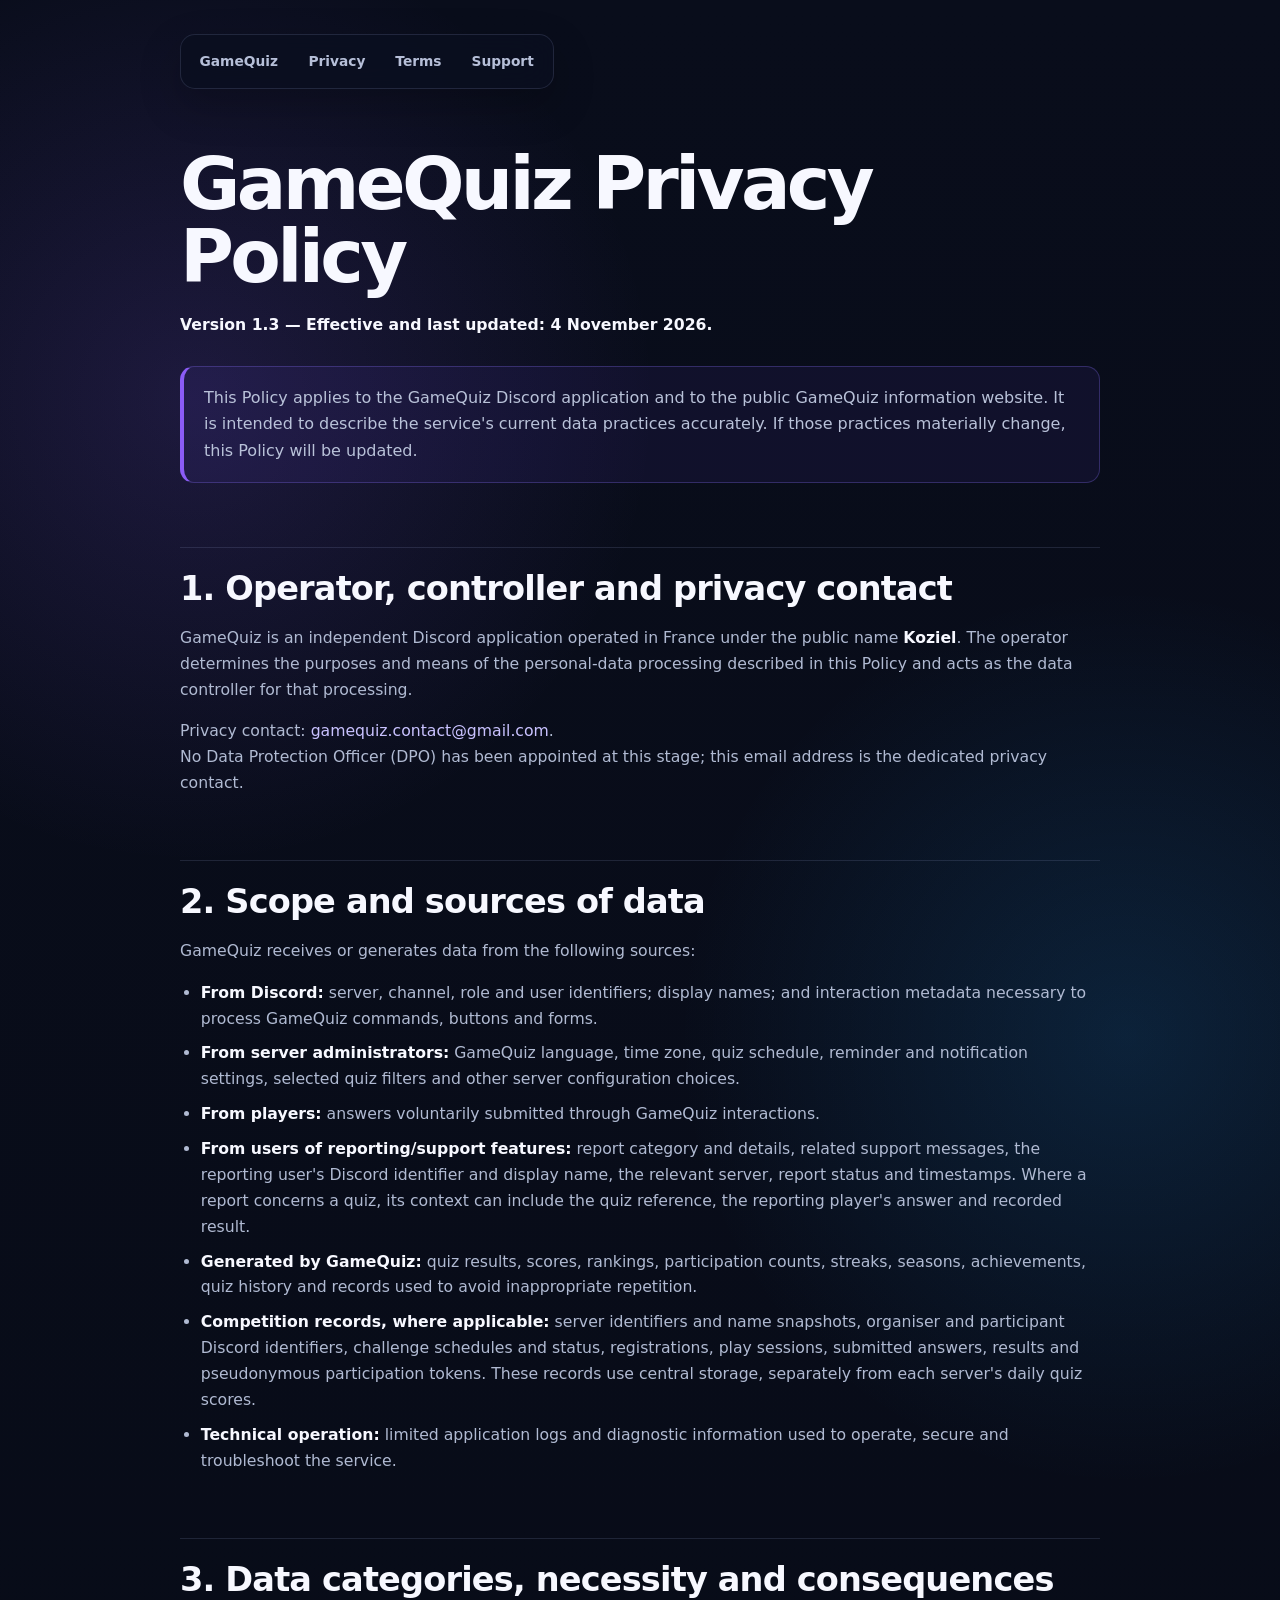
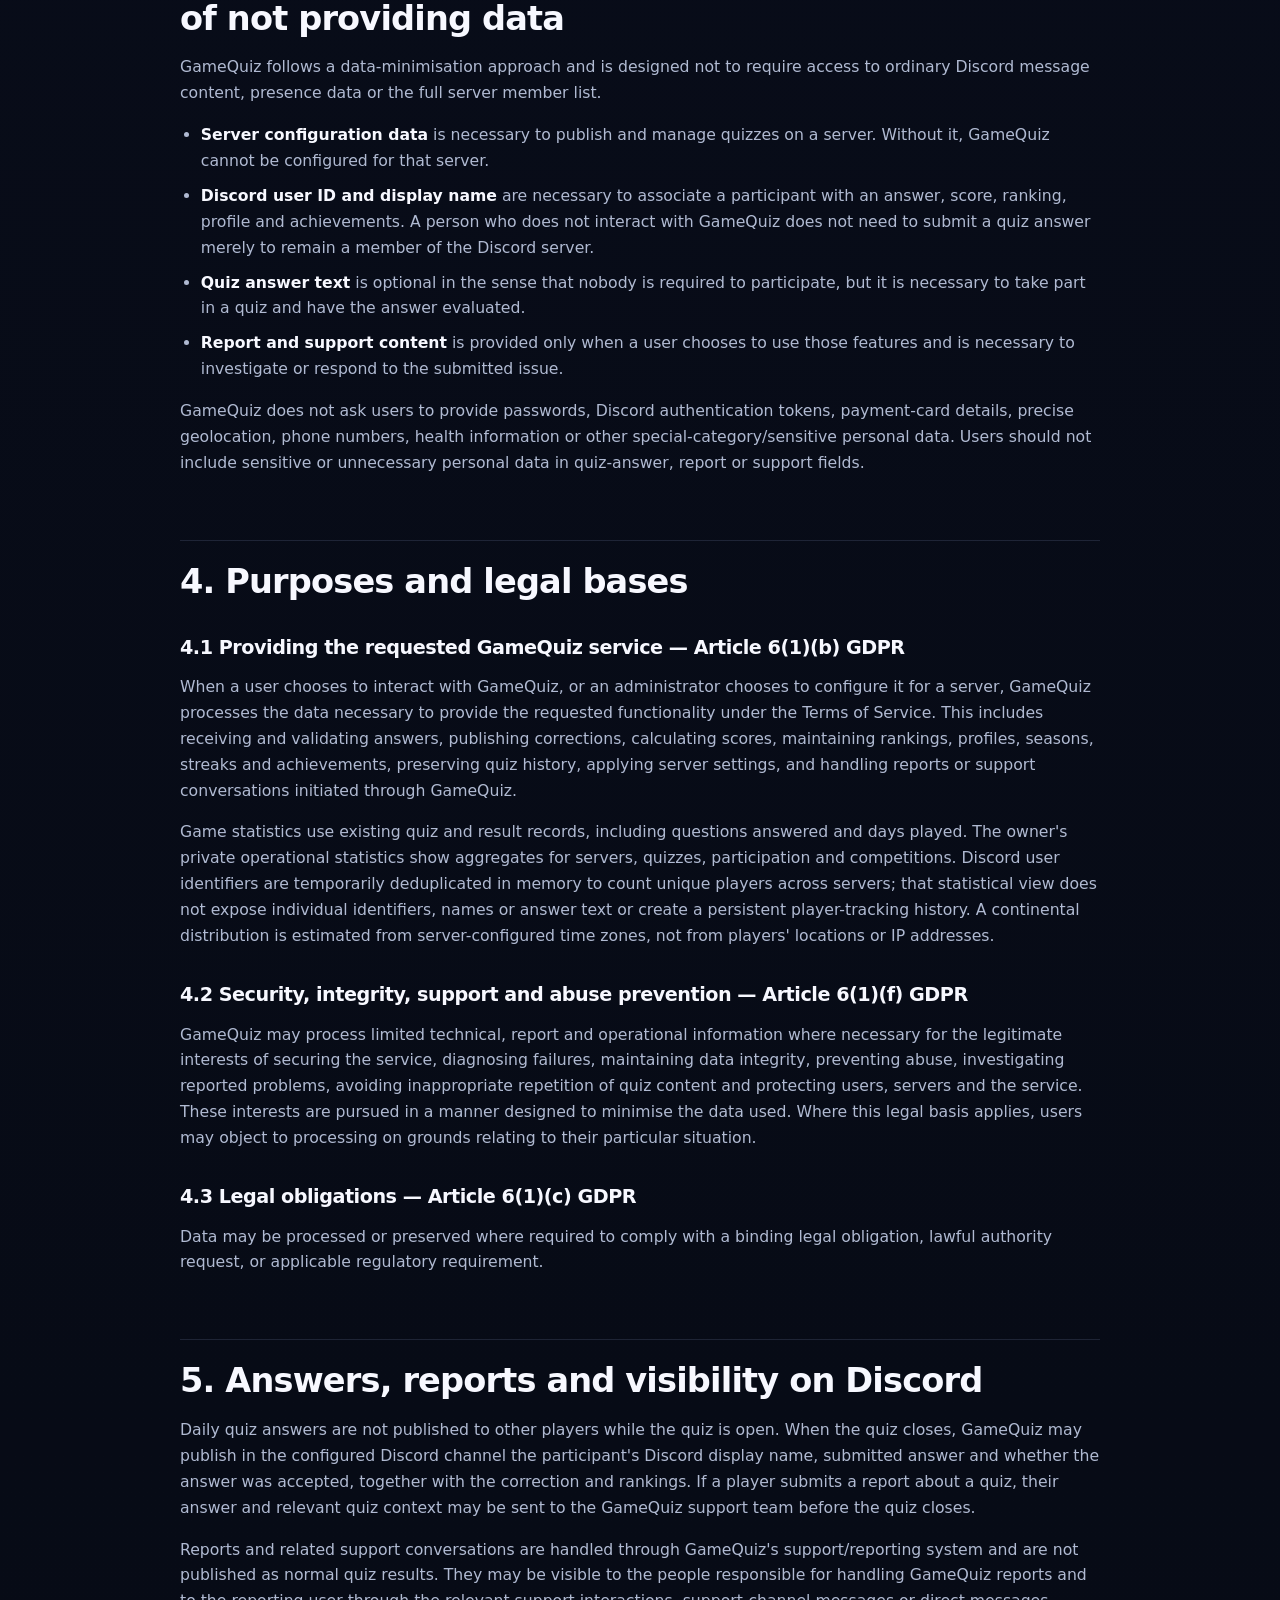
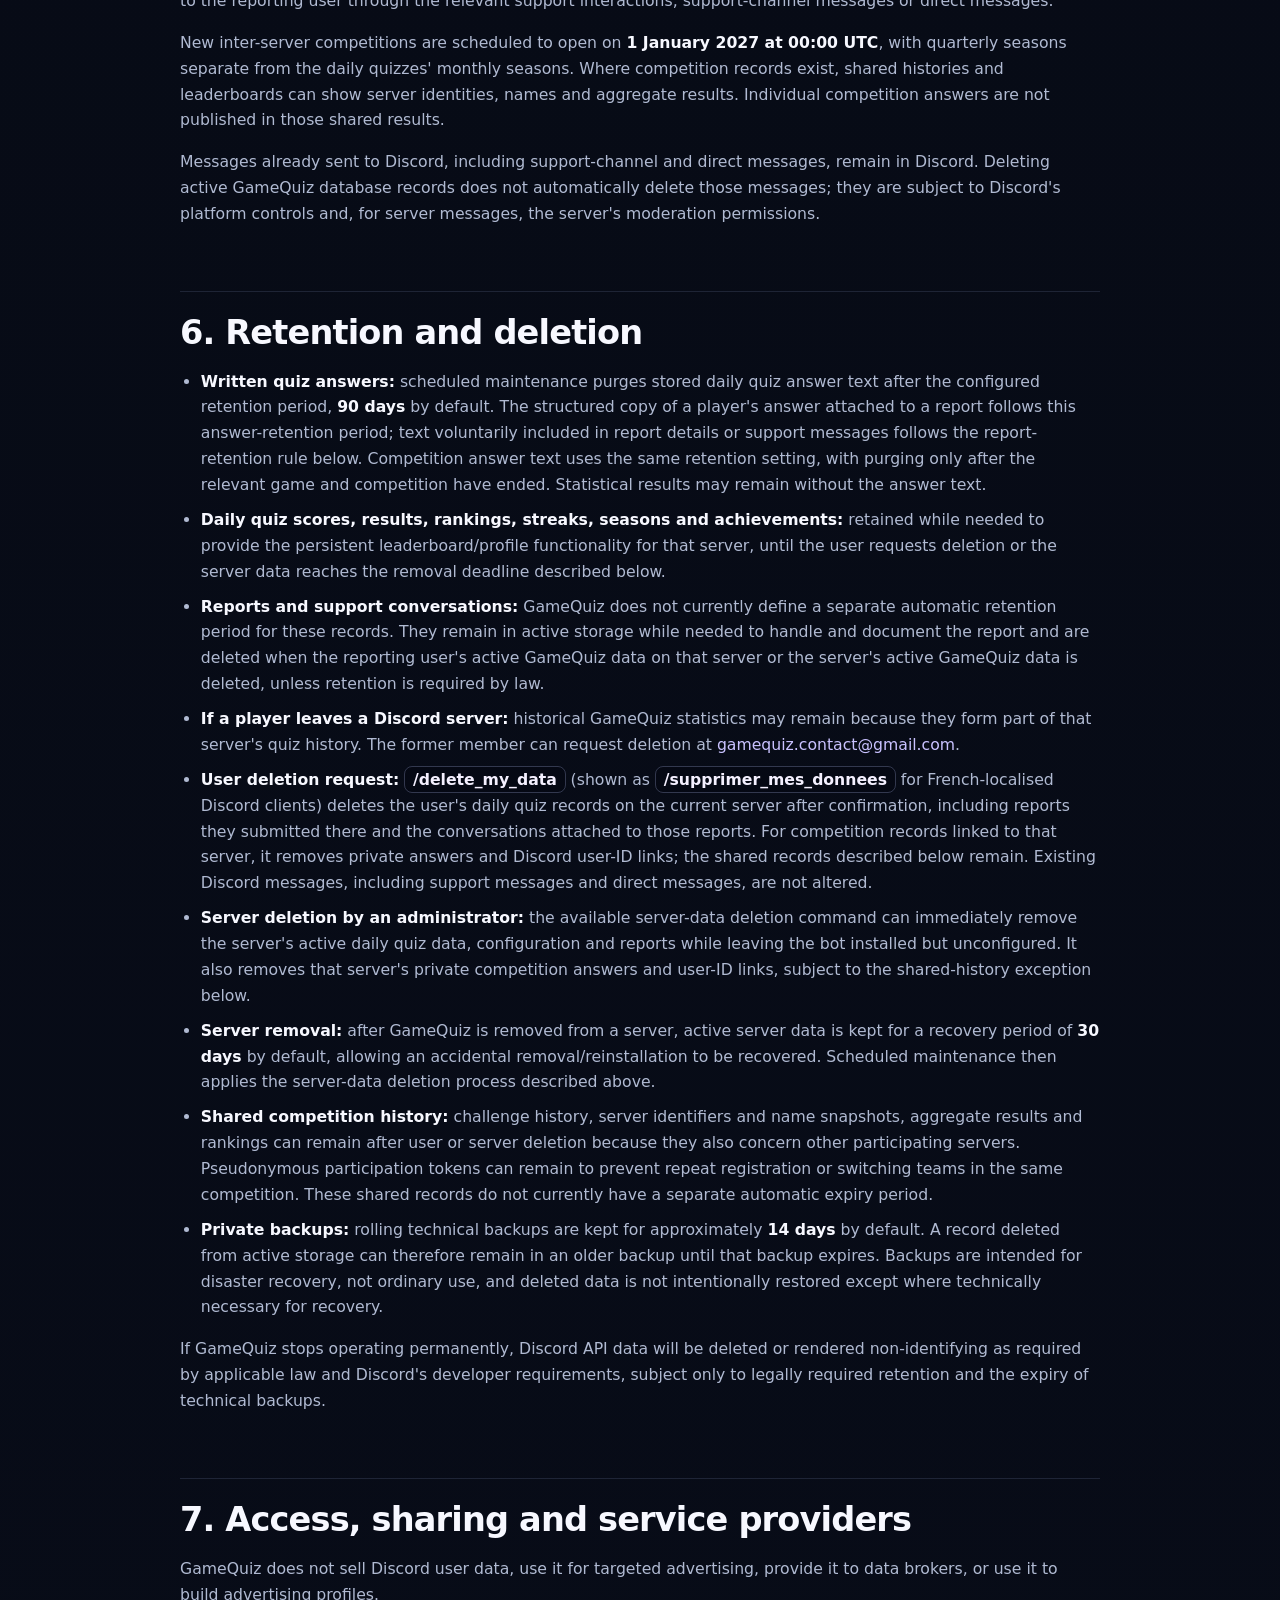
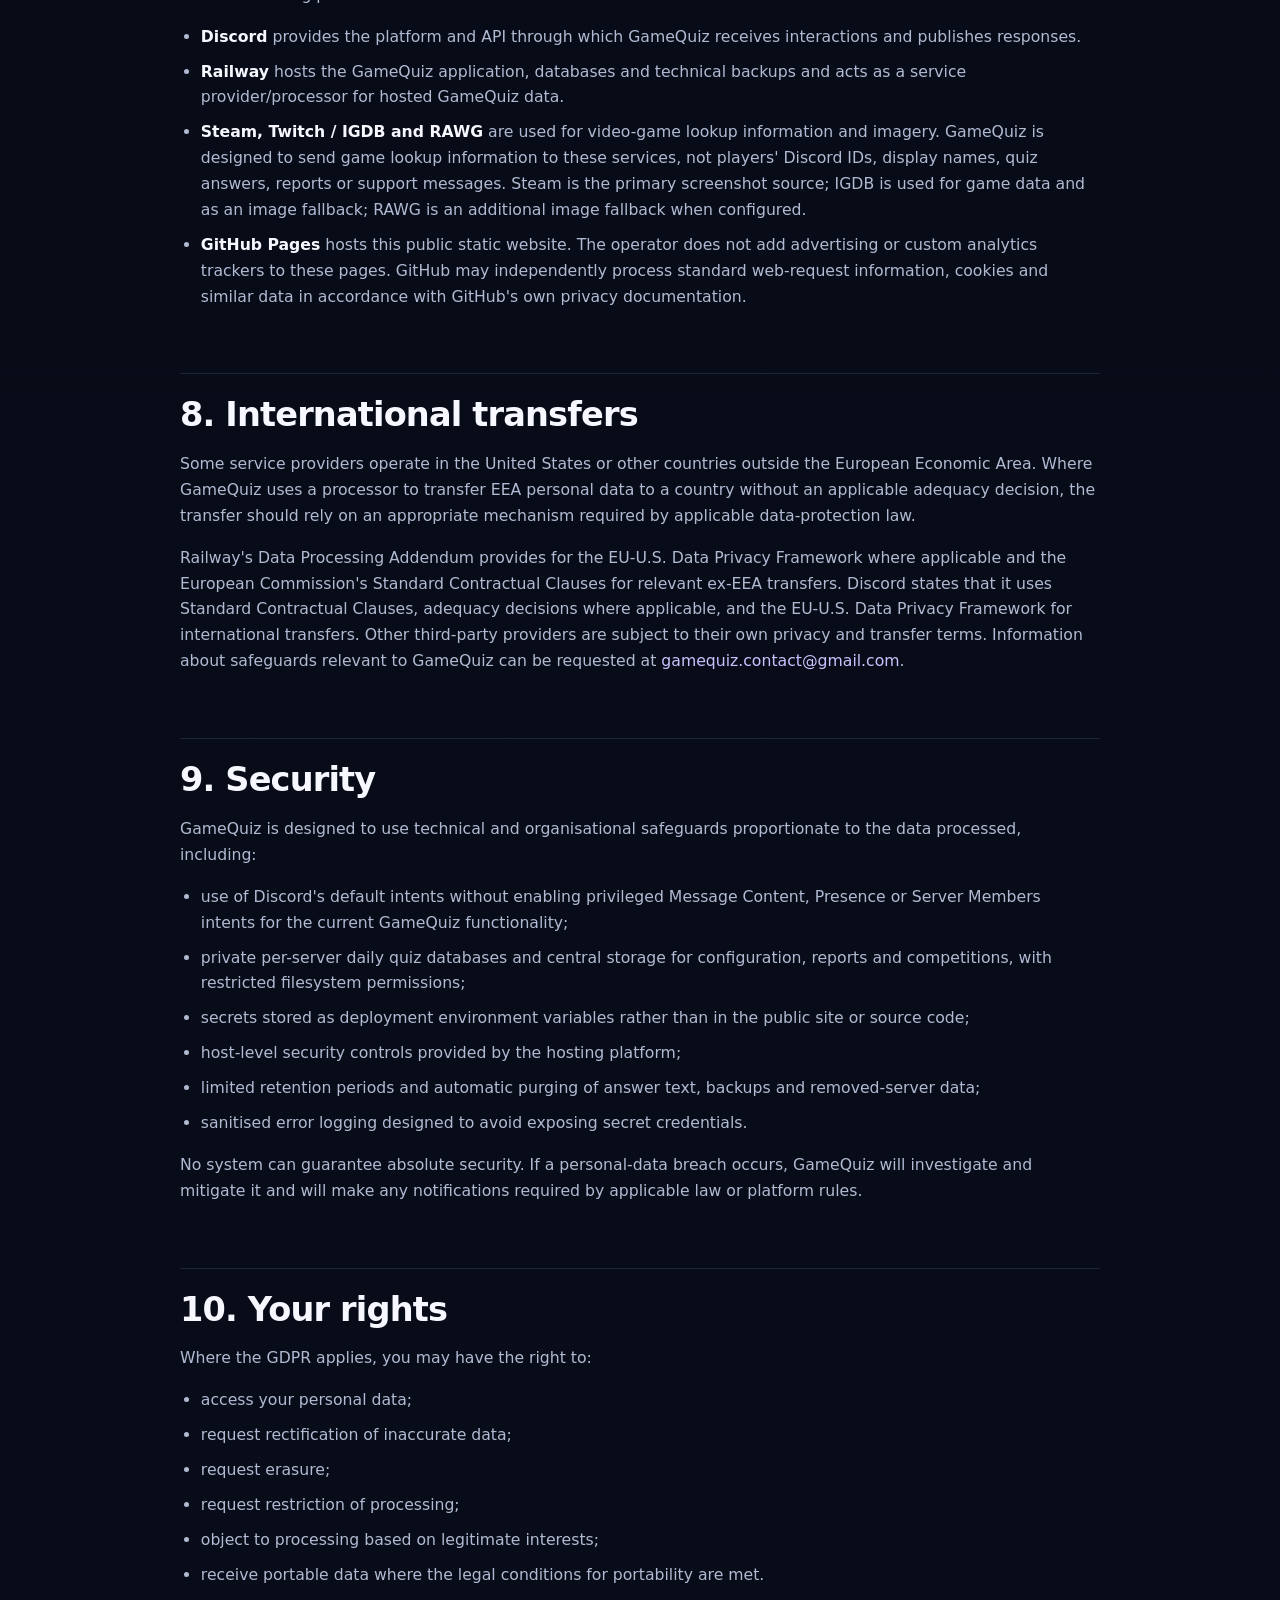
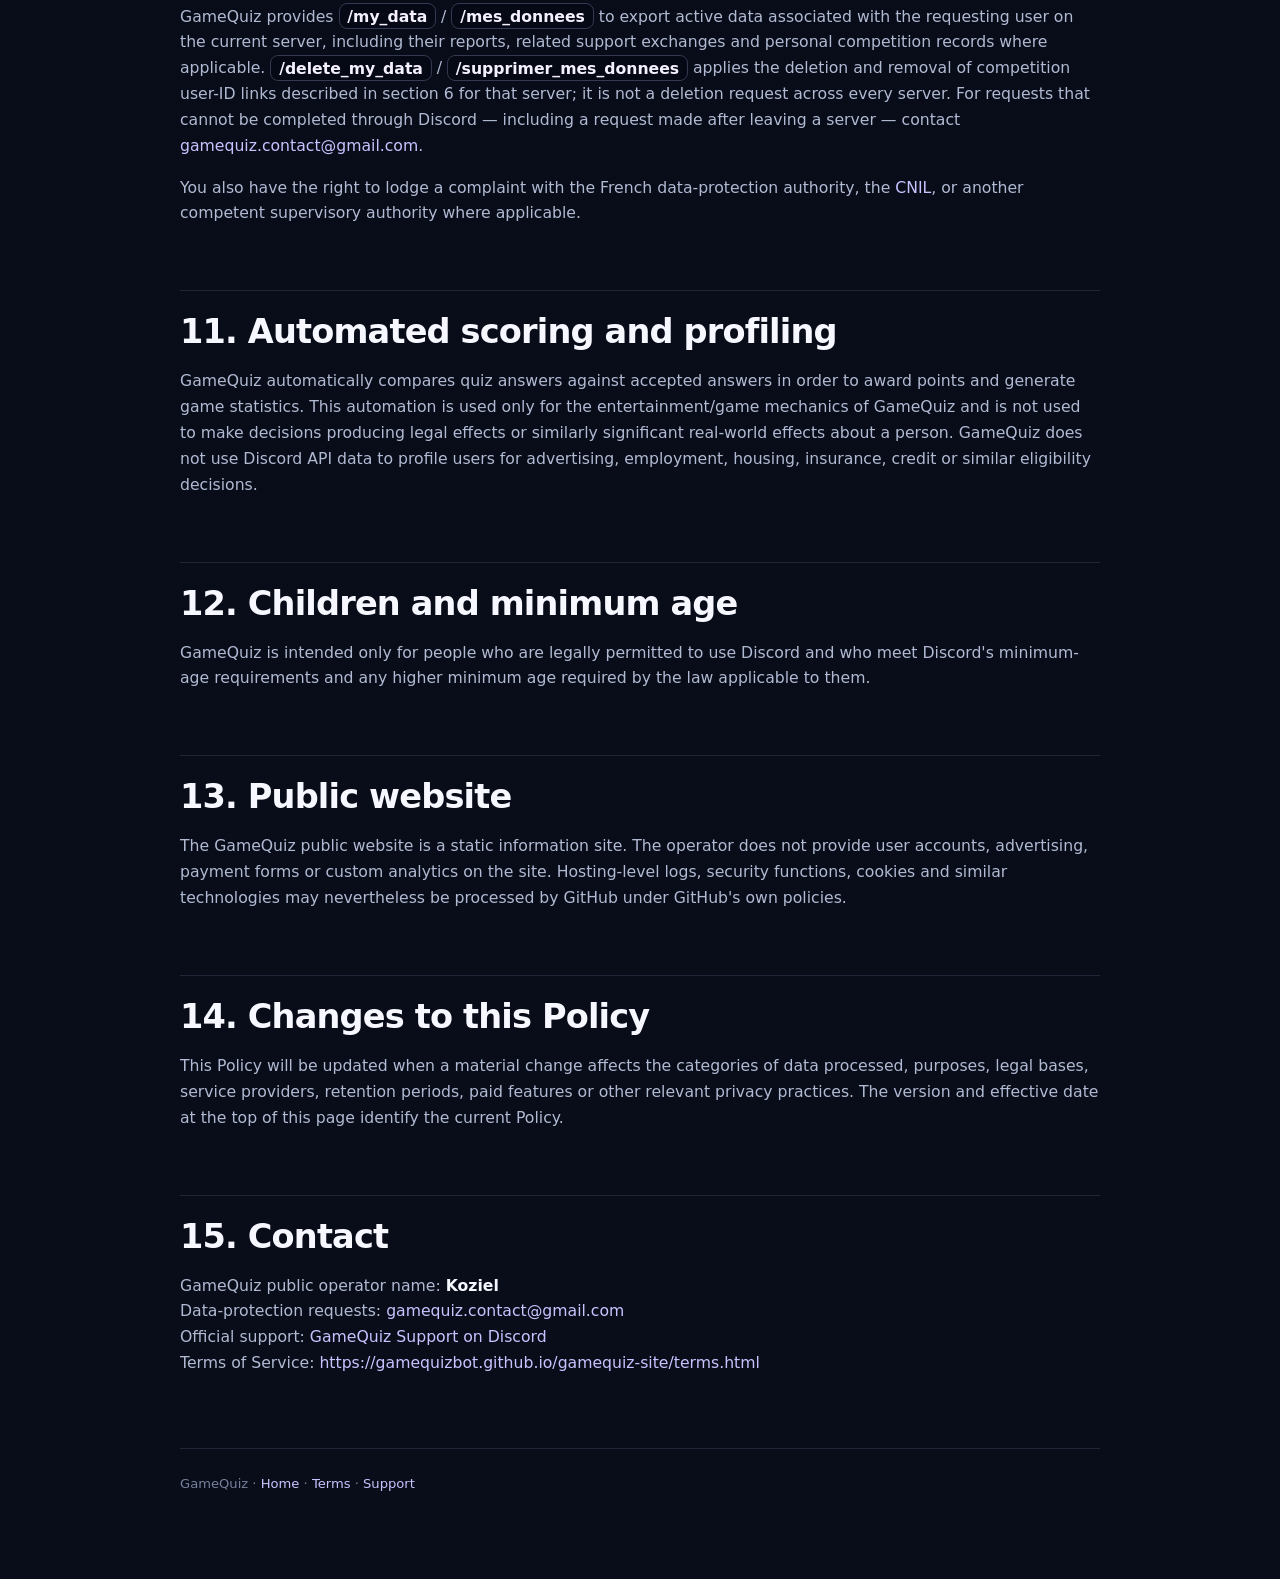
==== commit 5d8b4918: "Align legal notices with public V1.0.0 data handling Verified against GameQuizBot/gamequiz-public at" ====
--- a/privacy.html
+++ b/privacy.html
@@ -16,7 +16,7 @@
 </nav>
 
 <h1>GameQuiz Privacy Policy</h1>
-<p><strong>Version 1.2 — Effective and last updated: 12 September 2026.</strong></p>
+<p><strong>Version 1.3 — Effective and last updated: 4 November 2026.</strong></p>
 <div class="notice">This Policy applies to the GameQuiz Discord application and to the public GameQuiz information website. It is intended to describe the service's current data practices accurately. If those practices materially change, this Policy will be updated.</div>
 
 <h2>1. Operator, controller and privacy contact</h2>
@@ -29,8 +29,9 @@
 <li><strong>From Discord:</strong> server, channel, role and user identifiers; display names; and interaction metadata necessary to process GameQuiz commands, buttons and forms.</li>
 <li><strong>From server administrators:</strong> GameQuiz language, time zone, quiz schedule, reminder and notification settings, selected quiz filters and other server configuration choices.</li>
 <li><strong>From players:</strong> answers voluntarily submitted through GameQuiz interactions.</li>
-<li><strong>From users of reporting/support features:</strong> report category and details, related support messages, the reporting user's Discord identifier and display name, the relevant server, report status and timestamps.</li>
+<li><strong>From users of reporting/support features:</strong> report category and details, related support messages, the reporting user's Discord identifier and display name, the relevant server, report status and timestamps. Where a report concerns a quiz, its context can include the quiz reference, the reporting player's answer and recorded result.</li>
 <li><strong>Generated by GameQuiz:</strong> quiz results, scores, rankings, participation counts, streaks, seasons, achievements, quiz history and records used to avoid inappropriate repetition.</li>
+<li><strong>Competition records, where applicable:</strong> server identifiers and name snapshots, organiser and participant Discord identifiers, challenge schedules and status, registrations, play sessions, submitted answers, results and pseudonymous participation tokens. These records use central storage, separately from each server's daily quiz scores.</li>
 <li><strong>Technical operation:</strong> limited application logs and diagnostic information used to operate, secure and troubleshoot the service.</li>
 </ul>
 
@@ -47,6 +48,7 @@
 <h2>4. Purposes and legal bases</h2>
 <h3>4.1 Providing the requested GameQuiz service — Article 6(1)(b) GDPR</h3>
 <p>When a user chooses to interact with GameQuiz, or an administrator chooses to configure it for a server, GameQuiz processes the data necessary to provide the requested functionality under the Terms of Service. This includes receiving and validating answers, publishing corrections, calculating scores, maintaining rankings, profiles, seasons, streaks and achievements, preserving quiz history, applying server settings, and handling reports or support conversations initiated through GameQuiz.</p>
+<p>Game statistics use existing quiz and result records, including questions answered and days played. The owner's private operational statistics show aggregates for servers, quizzes, participation and competitions. Discord user identifiers are temporarily deduplicated in memory to count unique players across servers; that statistical view does not expose individual identifiers, names or answer text or create a persistent player-tracking history. A continental distribution is estimated from server-configured time zones, not from players' locations or IP addresses.</p>
 
 <h3>4.2 Security, integrity, support and abuse prevention — Article 6(1)(f) GDPR</h3>
 <p>GameQuiz may process limited technical, report and operational information where necessary for the legitimate interests of securing the service, diagnosing failures, maintaining data integrity, preventing abuse, investigating reported problems, avoiding inappropriate repetition of quiz content and protecting users, servers and the service. These interests are pursued in a manner designed to minimise the data used. Where this legal basis applies, users may object to processing on grounds relating to their particular situation.</p>
@@ -55,20 +57,22 @@
 <p>Data may be processed or preserved where required to comply with a binding legal obligation, lawful authority request, or applicable regulatory requirement.</p>
 
 <h2>5. Answers, reports and visibility on Discord</h2>
-<p>Answers submitted through GameQuiz remain private to the participant while the quiz is open. When the quiz closes, GameQuiz may publish in the configured Discord channel the participant's Discord display name, submitted answer and whether the answer was accepted, together with the correction and rankings.</p>
-<p>Reports and related support conversations are handled through GameQuiz's support/reporting system and are not published as normal quiz results. They may be visible to the people responsible for handling GameQuiz reports and to the reporting user through the relevant support interactions.</p>
-<p>Messages already published to Discord become part of the relevant Discord server's message history. Deleting active GameQuiz database records does not automatically delete messages already sent to Discord; those messages are subject to Discord's platform controls and the server's moderation permissions.</p>
+<p>Daily quiz answers are not published to other players while the quiz is open. When the quiz closes, GameQuiz may publish in the configured Discord channel the participant's Discord display name, submitted answer and whether the answer was accepted, together with the correction and rankings. If a player submits a report about a quiz, their answer and relevant quiz context may be sent to the GameQuiz support team before the quiz closes.</p>
+<p>Reports and related support conversations are handled through GameQuiz's support/reporting system and are not published as normal quiz results. They may be visible to the people responsible for handling GameQuiz reports and to the reporting user through the relevant support interactions, support-channel messages or direct messages.</p>
+<p>New inter-server competitions are scheduled to open on <strong>1 January 2027 at 00:00 UTC</strong>, with quarterly seasons separate from the daily quizzes' monthly seasons. Where competition records exist, shared histories and leaderboards can show server identities, names and aggregate results. Individual competition answers are not published in those shared results.</p>
+<p>Messages already sent to Discord, including support-channel and direct messages, remain in Discord. Deleting active GameQuiz database records does not automatically delete those messages; they are subject to Discord's platform controls and, for server messages, the server's moderation permissions.</p>
 
 <h2>6. Retention and deletion</h2>
 <ul>
-<li><strong>Written quiz answers:</strong> retained in active GameQuiz databases for up to <strong>90 days</strong> by default, then the stored answer text is automatically purged. Statistical results may remain without the answer text.</li>
-<li><strong>Scores, results, rankings, streaks, seasons and achievements:</strong> retained while needed to provide the persistent leaderboard/profile functionality for that server, until the user requests deletion or the server data reaches the removal deadline described below.</li>
-<li><strong>Reports and support conversations:</strong> GameQuiz does not currently define a separate automatic retention period for these records. They remain in active storage while needed to handle and document the report and are deleted when the associated user's active GameQuiz data or the server's active GameQuiz data is deleted, unless retention is required by law.</li>
+<li><strong>Written quiz answers:</strong> scheduled maintenance purges stored daily quiz answer text after the configured retention period, <strong>90 days</strong> by default. The structured copy of a player's answer attached to a report follows this answer-retention period; text voluntarily included in report details or support messages follows the report-retention rule below. Competition answer text uses the same retention setting, with purging only after the relevant game and competition have ended. Statistical results may remain without the answer text.</li>
+<li><strong>Daily quiz scores, results, rankings, streaks, seasons and achievements:</strong> retained while needed to provide the persistent leaderboard/profile functionality for that server, until the user requests deletion or the server data reaches the removal deadline described below.</li>
+<li><strong>Reports and support conversations:</strong> GameQuiz does not currently define a separate automatic retention period for these records. They remain in active storage while needed to handle and document the report and are deleted when the reporting user's active GameQuiz data on that server or the server's active GameQuiz data is deleted, unless retention is required by law.</li>
 <li><strong>If a player leaves a Discord server:</strong> historical GameQuiz statistics may remain because they form part of that server's quiz history. The former member can request deletion at <a href="mailto:gamequiz.contact@gmail.com">gamequiz.contact@gmail.com</a>.</li>
-<li><strong>User deletion request:</strong> <code>/delete_my_data</code> (shown as <code>/supprimer_mes_donnees</code> for French-localised Discord clients) deletes the user's active GameQuiz records on that server after confirmation, including associated reports and report conversations where applicable. Existing Discord messages are not altered.</li>
-<li><strong>Server deletion by an administrator:</strong> the available server-data deletion command can immediately remove the server's active quiz data, configuration and reports while leaving the bot installed but unconfigured.</li>
-<li><strong>Server removal:</strong> after GameQuiz is removed from a server, active server data is kept for a recovery period of up to <strong>30 days</strong> by default, allowing an accidental removal/reinstallation to be recovered. It is then deleted from active storage.</li>
-<li><strong>Private backups:</strong> rolling technical backups are kept for approximately <strong>14 days</strong>. A record deleted from active storage can therefore remain in an older backup until that backup expires. Backups are intended for disaster recovery, not ordinary use, and deleted data is not intentionally restored except where technically necessary for recovery.</li>
+<li><strong>User deletion request:</strong> <code>/delete_my_data</code> (shown as <code>/supprimer_mes_donnees</code> for French-localised Discord clients) deletes the user's daily quiz records on the current server after confirmation, including reports they submitted there and the conversations attached to those reports. For competition records linked to that server, it removes private answers and Discord user-ID links; the shared records described below remain. Existing Discord messages, including support messages and direct messages, are not altered.</li>
+<li><strong>Server deletion by an administrator:</strong> the available server-data deletion command can immediately remove the server's active daily quiz data, configuration and reports while leaving the bot installed but unconfigured. It also removes that server's private competition answers and user-ID links, subject to the shared-history exception below.</li>
+<li><strong>Server removal:</strong> after GameQuiz is removed from a server, active server data is kept for a recovery period of <strong>30 days</strong> by default, allowing an accidental removal/reinstallation to be recovered. Scheduled maintenance then applies the server-data deletion process described above.</li>
+<li><strong>Shared competition history:</strong> challenge history, server identifiers and name snapshots, aggregate results and rankings can remain after user or server deletion because they also concern other participating servers. Pseudonymous participation tokens can remain to prevent repeat registration or switching teams in the same competition. These shared records do not currently have a separate automatic expiry period.</li>
+<li><strong>Private backups:</strong> rolling technical backups are kept for approximately <strong>14 days</strong> by default. A record deleted from active storage can therefore remain in an older backup until that backup expires. Backups are intended for disaster recovery, not ordinary use, and deleted data is not intentionally restored except where technically necessary for recovery.</li>
 </ul>
 <p>If GameQuiz stops operating permanently, Discord API data will be deleted or rendered non-identifying as required by applicable law and Discord's developer requirements, subject only to legally required retention and the expiry of technical backups.</p>
 
@@ -89,7 +93,7 @@
 <p>GameQuiz is designed to use technical and organisational safeguards proportionate to the data processed, including:</p>
 <ul>
 <li>use of Discord's default intents without enabling privileged Message Content, Presence or Server Members intents for the current GameQuiz functionality;</li>
-<li>private per-server data storage and restricted filesystem permissions;</li>
+<li>private per-server daily quiz databases and central storage for configuration, reports and competitions, with restricted filesystem permissions;</li>
 <li>secrets stored as deployment environment variables rather than in the public site or source code;</li>
 <li>host-level security controls provided by the hosting platform;</li>
 <li>limited retention periods and automatic purging of answer text, backups and removed-server data;</li>
@@ -107,7 +111,7 @@
 <li>object to processing based on legitimate interests;</li>
 <li>receive portable data where the legal conditions for portability are met.</li>
 </ul>
-<p>GameQuiz provides <code>/my_data</code> / <code>/mes_donnees</code> to export active data associated with the requesting user on the current server, including report data associated with that user where applicable, and <code>/delete_my_data</code> / <code>/supprimer_mes_donnees</code> to erase active user data. For requests that cannot be completed through Discord — including a request made after leaving a server — contact <a href="mailto:gamequiz.contact@gmail.com">gamequiz.contact@gmail.com</a>.</p>
+<p>GameQuiz provides <code>/my_data</code> / <code>/mes_donnees</code> to export active data associated with the requesting user on the current server, including their reports, related support exchanges and personal competition records where applicable. <code>/delete_my_data</code> / <code>/supprimer_mes_donnees</code> applies the deletion and removal of competition user-ID links described in section 6 for that server; it is not a deletion request across every server. For requests that cannot be completed through Discord — including a request made after leaving a server — contact <a href="mailto:gamequiz.contact@gmail.com">gamequiz.contact@gmail.com</a>.</p>
 <p>You also have the right to lodge a complaint with the French data-protection authority, the <a href="https://www.cnil.fr/">CNIL</a>, or another competent supervisory authority where applicable.</p>
 
 <h2>11. Automated scoring and profiling</h2>
--- a/style.css
+++ b/style.css
@@ -271,8 +271,9 @@
   transform: perspective(1000px) rotateY(-4deg) rotateX(1deg);
 }
 .hero-banner {
-  aspect-ratio: 2.5 / 1;
+  aspect-ratio: .9 / 1;
   width: 100%;
+  height: auto;
   object-fit: cover;
   border-radius: 21px;
 }
@@ -900,7 +901,7 @@
 }
 
 /* ============================================================
-   GameQuiz site refresh — September 2026
+   GameQuiz V1.0.0 site refresh
    Keeps the existing visual language while adding sections for
    current public-bot features and real Discord previews.
    ============================================================ */
@@ -920,6 +921,17 @@
   font-size: .72rem;
   font-weight: 750;
 }
+
+.competition-launch {
+  margin-top: 24px;
+  padding: 18px;
+  border: 1px solid rgba(139, 92, 246, .35);
+  border-radius: 14px;
+  background: rgba(103, 78, 255, .08);
+}
+.competition-launch .feature-kicker { color: #c4b5fd; }
+.competition-launch h4 { margin: 0; font-size: 1.1rem; }
+.competition-launch p:last-child { margin: 9px 0 0; font-size: .88rem; }
 
 .showcase-section { padding-top: 126px; }
 .showcase-grid {
@@ -955,6 +967,7 @@
 }
 .showcase-frame img {
   width: auto;
+  height: auto;
   max-width: 100%;
   max-height: 410px;
   object-fit: contain;
@@ -974,6 +987,16 @@
 .showcase-card figcaption span { color: #8f9bb8; font-size: .82rem; }
 
 .controls-section { padding-top: 126px; }
+.controls-layout {
+  display: grid;
+  grid-template-columns: minmax(0, 1.3fr) minmax(0, 1fr);
+  align-items: start;
+  gap: 18px;
+}
+.controls-layout .control-grid { grid-template-columns: repeat(2, minmax(0, 1fr)); }
+.configuration-card .showcase-frame { padding: 0; min-height: 0; }
+.configuration-card .showcase-frame img { width: 100%; height: auto; max-height: none; }
+.configuration-note { margin: 0 5px 3px; color: var(--muted); font-size: .82rem; }
 .control-grid {
   display: grid;
   grid-template-columns: repeat(3, 1fr);
@@ -1047,6 +1070,8 @@
 body:not(.home-page) .support-install-card { grid-column: 1 / -1; }
 
 @media (max-width: 1040px) {
+  .controls-layout { grid-template-columns: 1fr; }
+  .configuration-card { width: min(100%, 680px); justify-self: center; }
   .control-grid { grid-template-columns: repeat(2, 1fr); }
 }
 
@@ -1055,7 +1080,8 @@
   .trust-grid { grid-template-columns: 1fr; }
   .showcase-wide { grid-column: auto; }
   .showcase-frame { min-height: 220px; }
-  .control-grid { grid-template-columns: 1fr; }
+  .control-grid,
+  .controls-layout .control-grid { grid-template-columns: 1fr; }
   .control-card { min-height: auto; }
   body:not(.home-page) .support-grid { grid-template-columns: 1fr; }
   body:not(.home-page) .support-install-card { grid-column: auto; }
